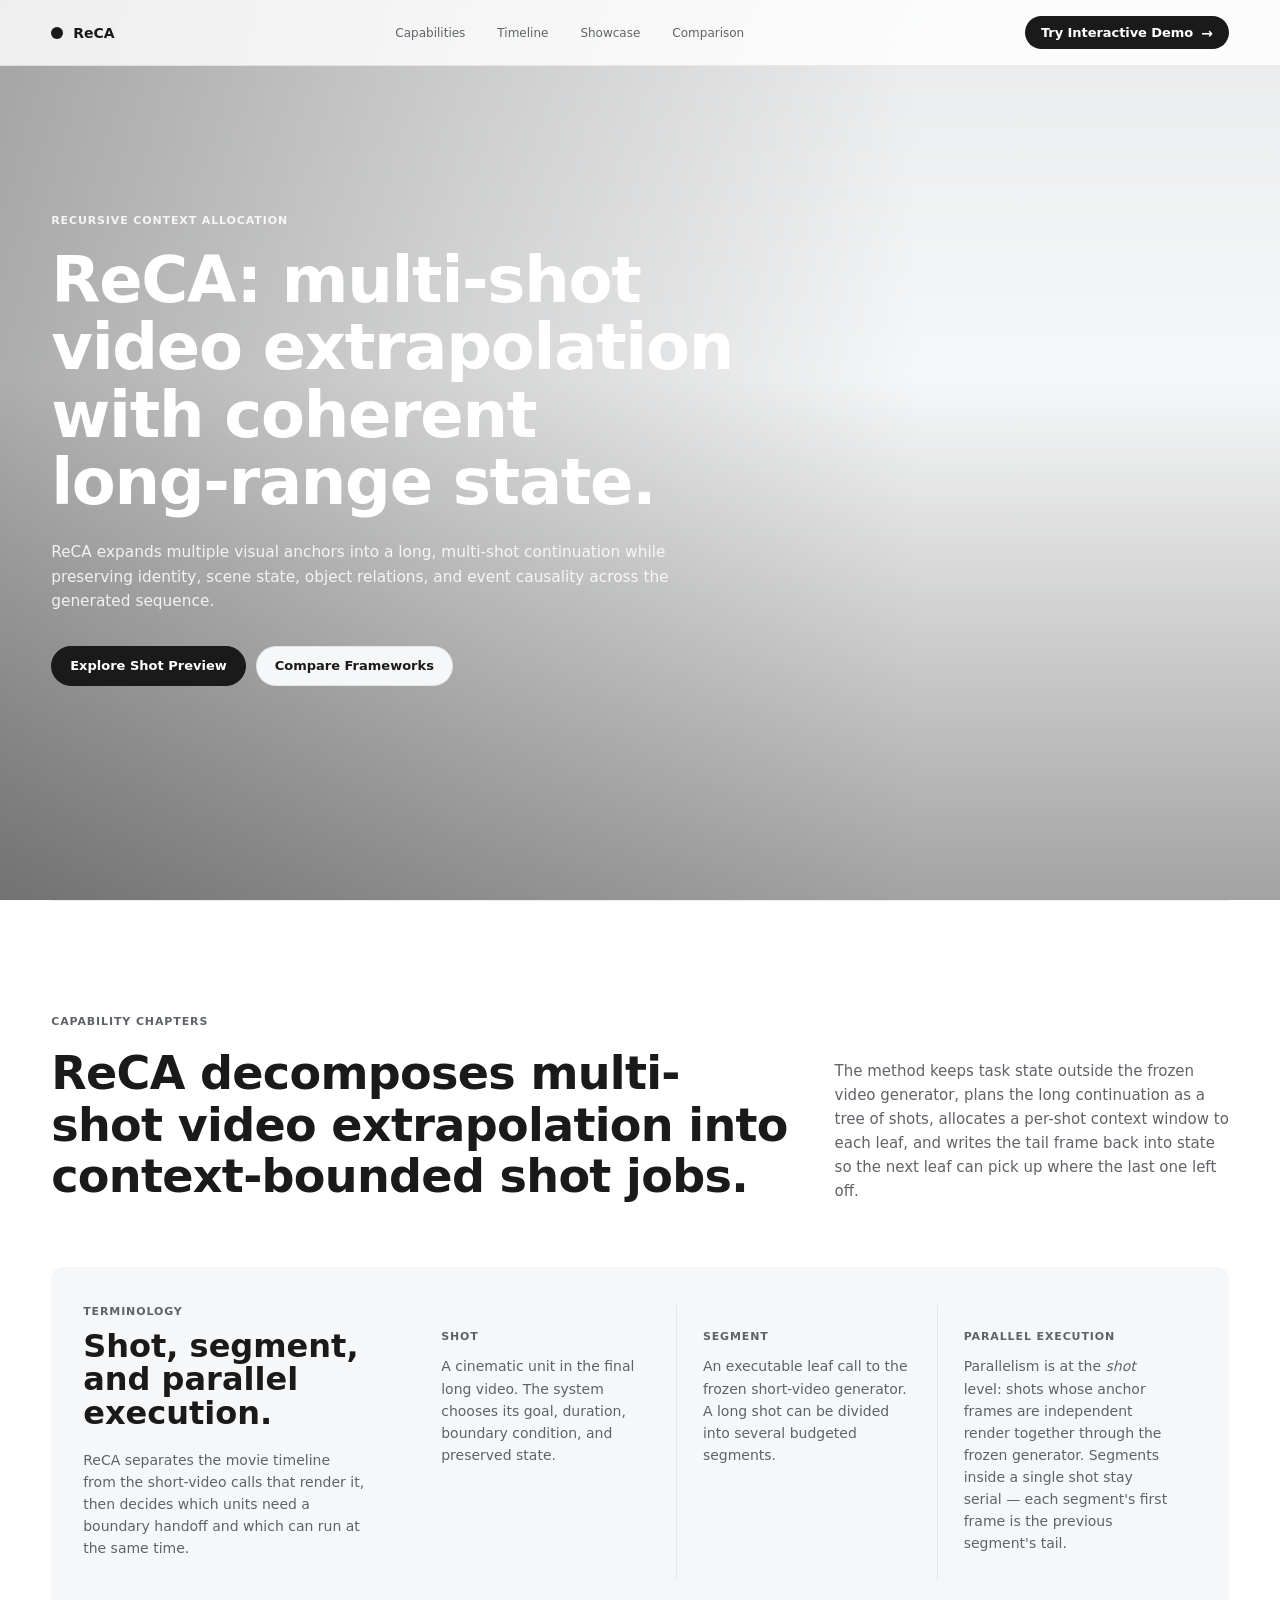
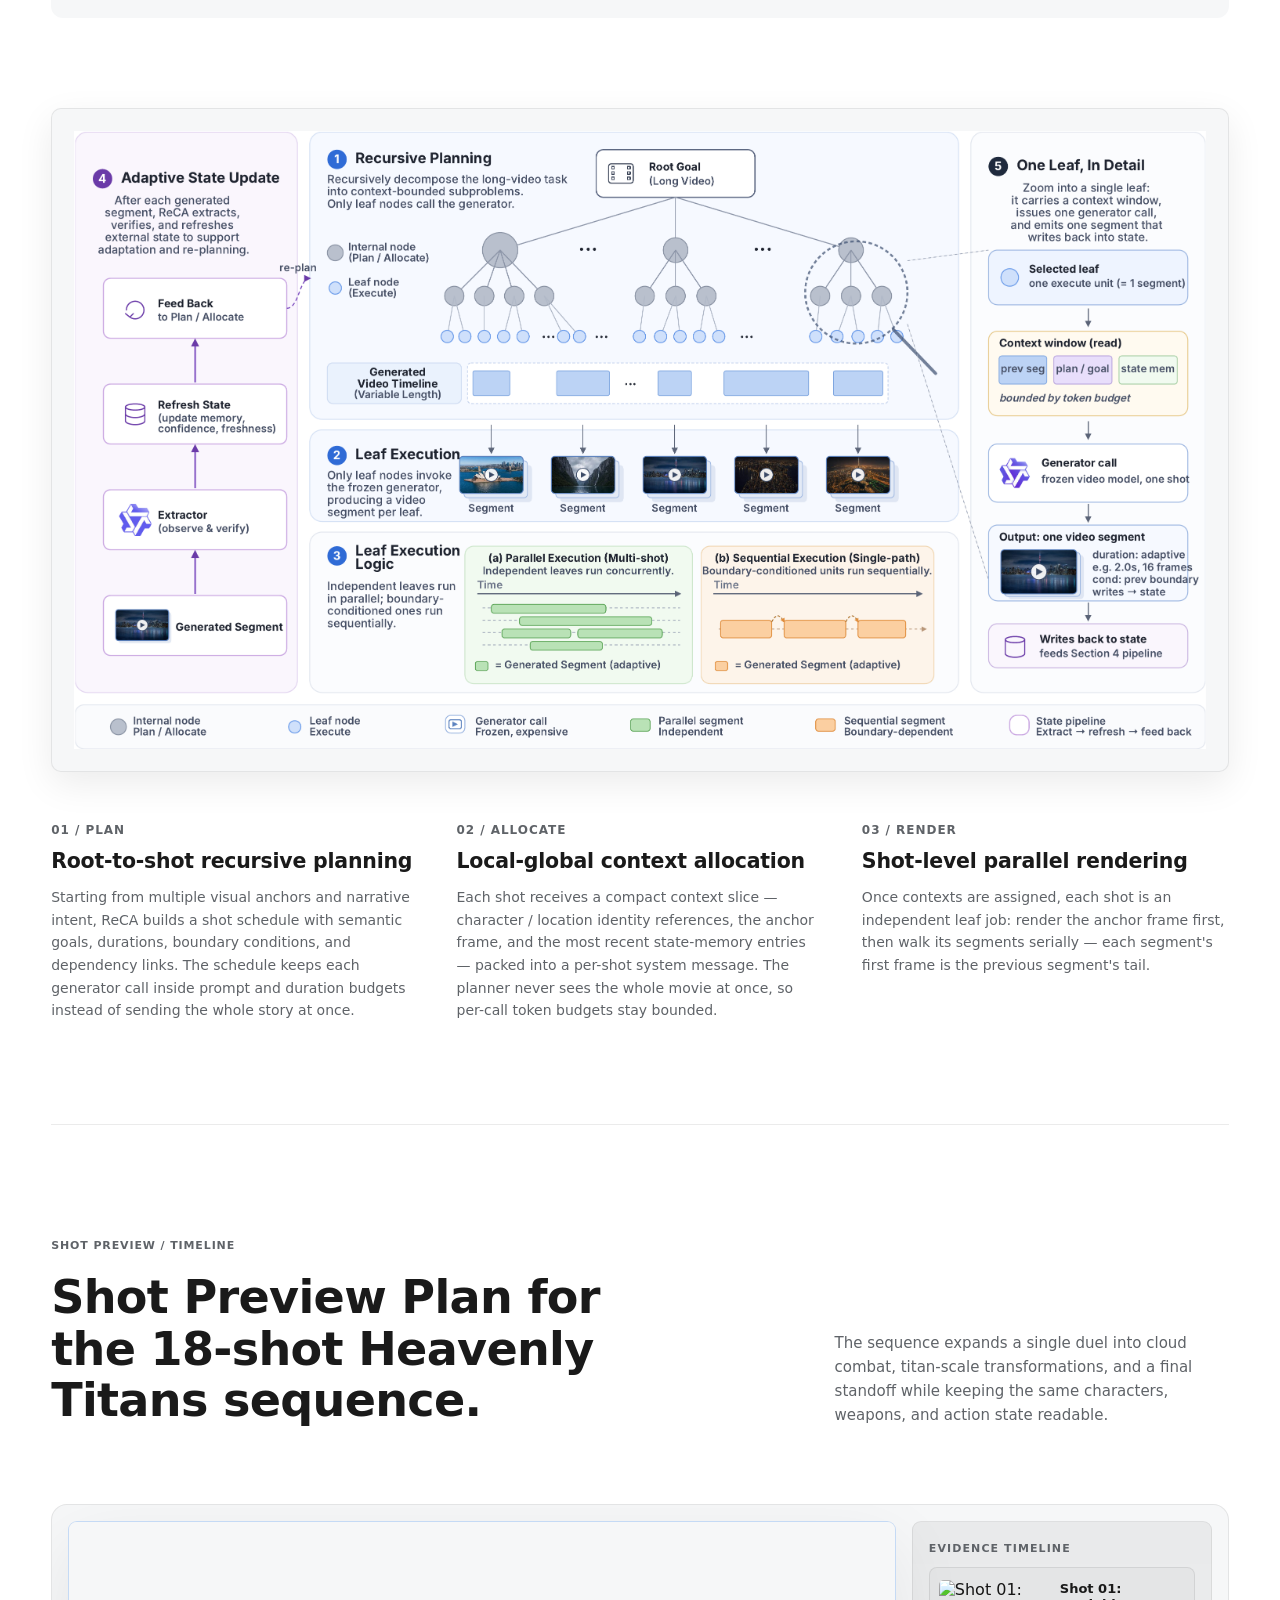
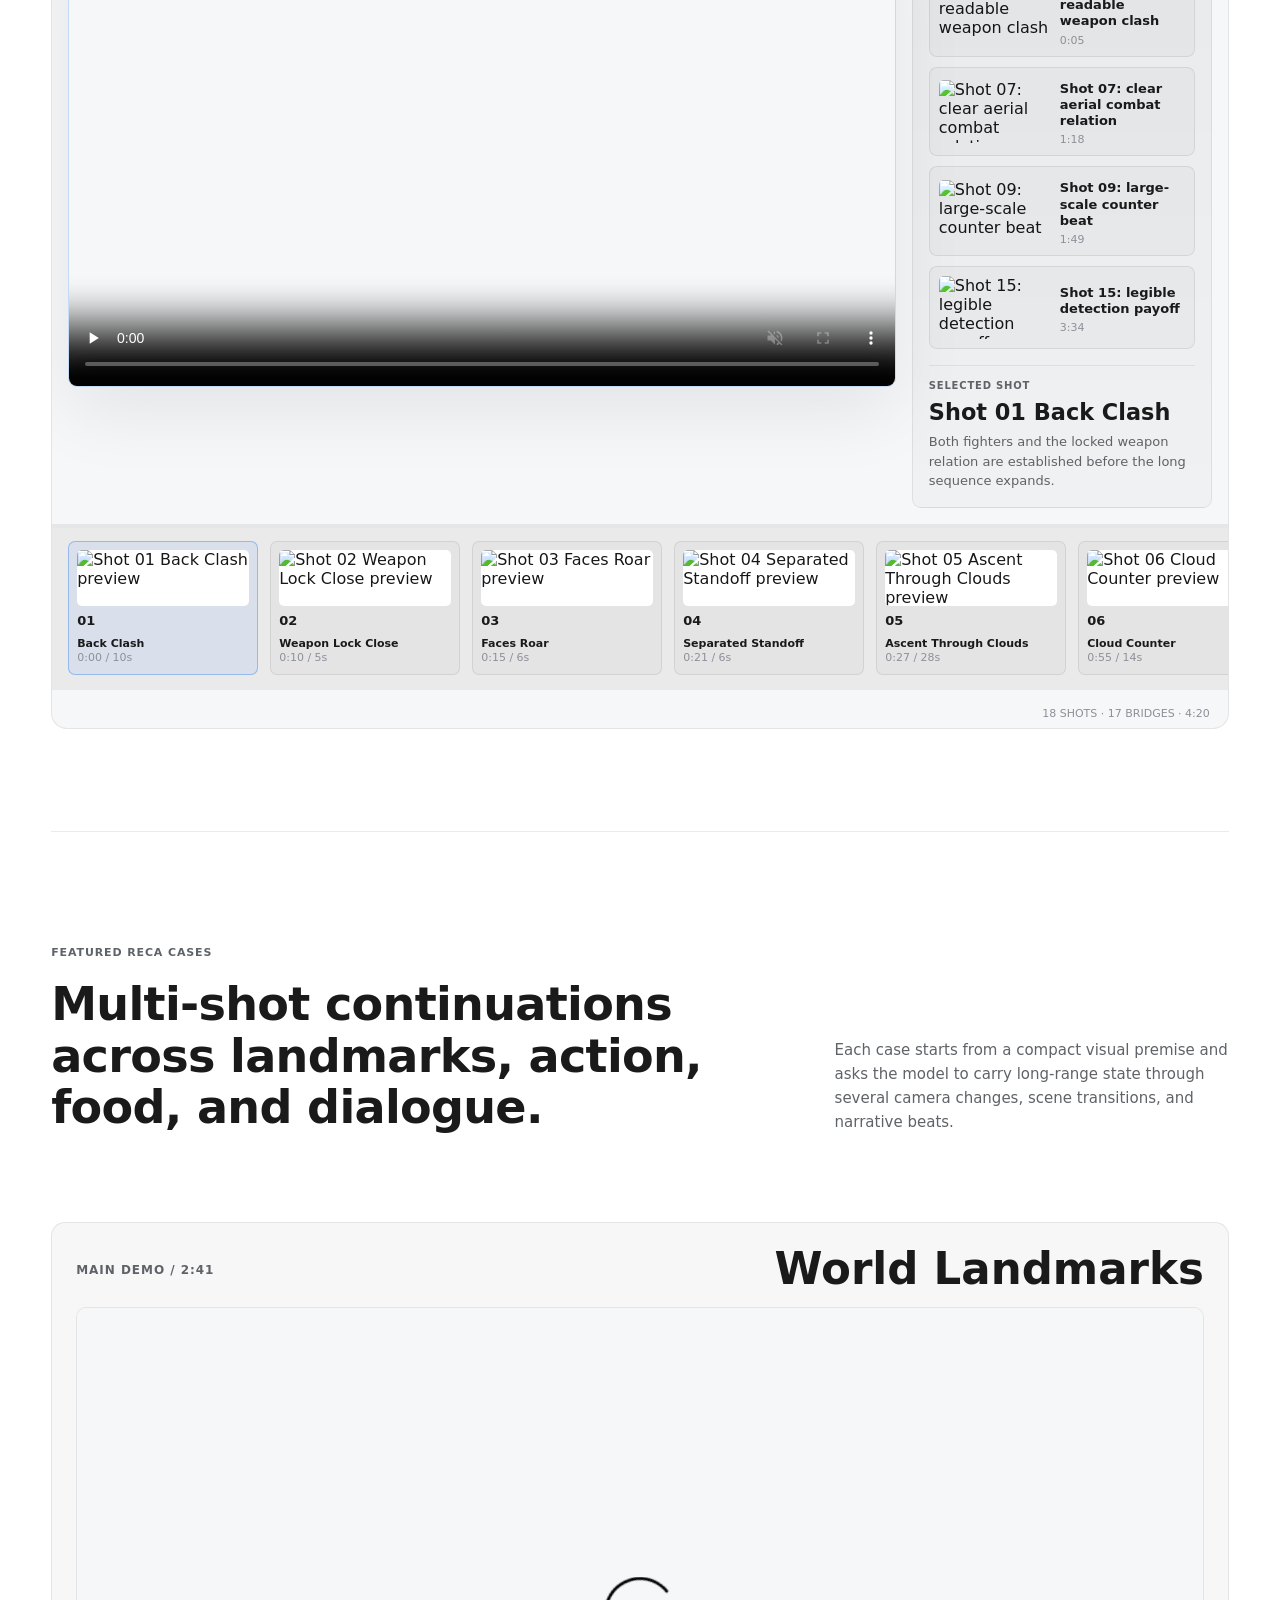
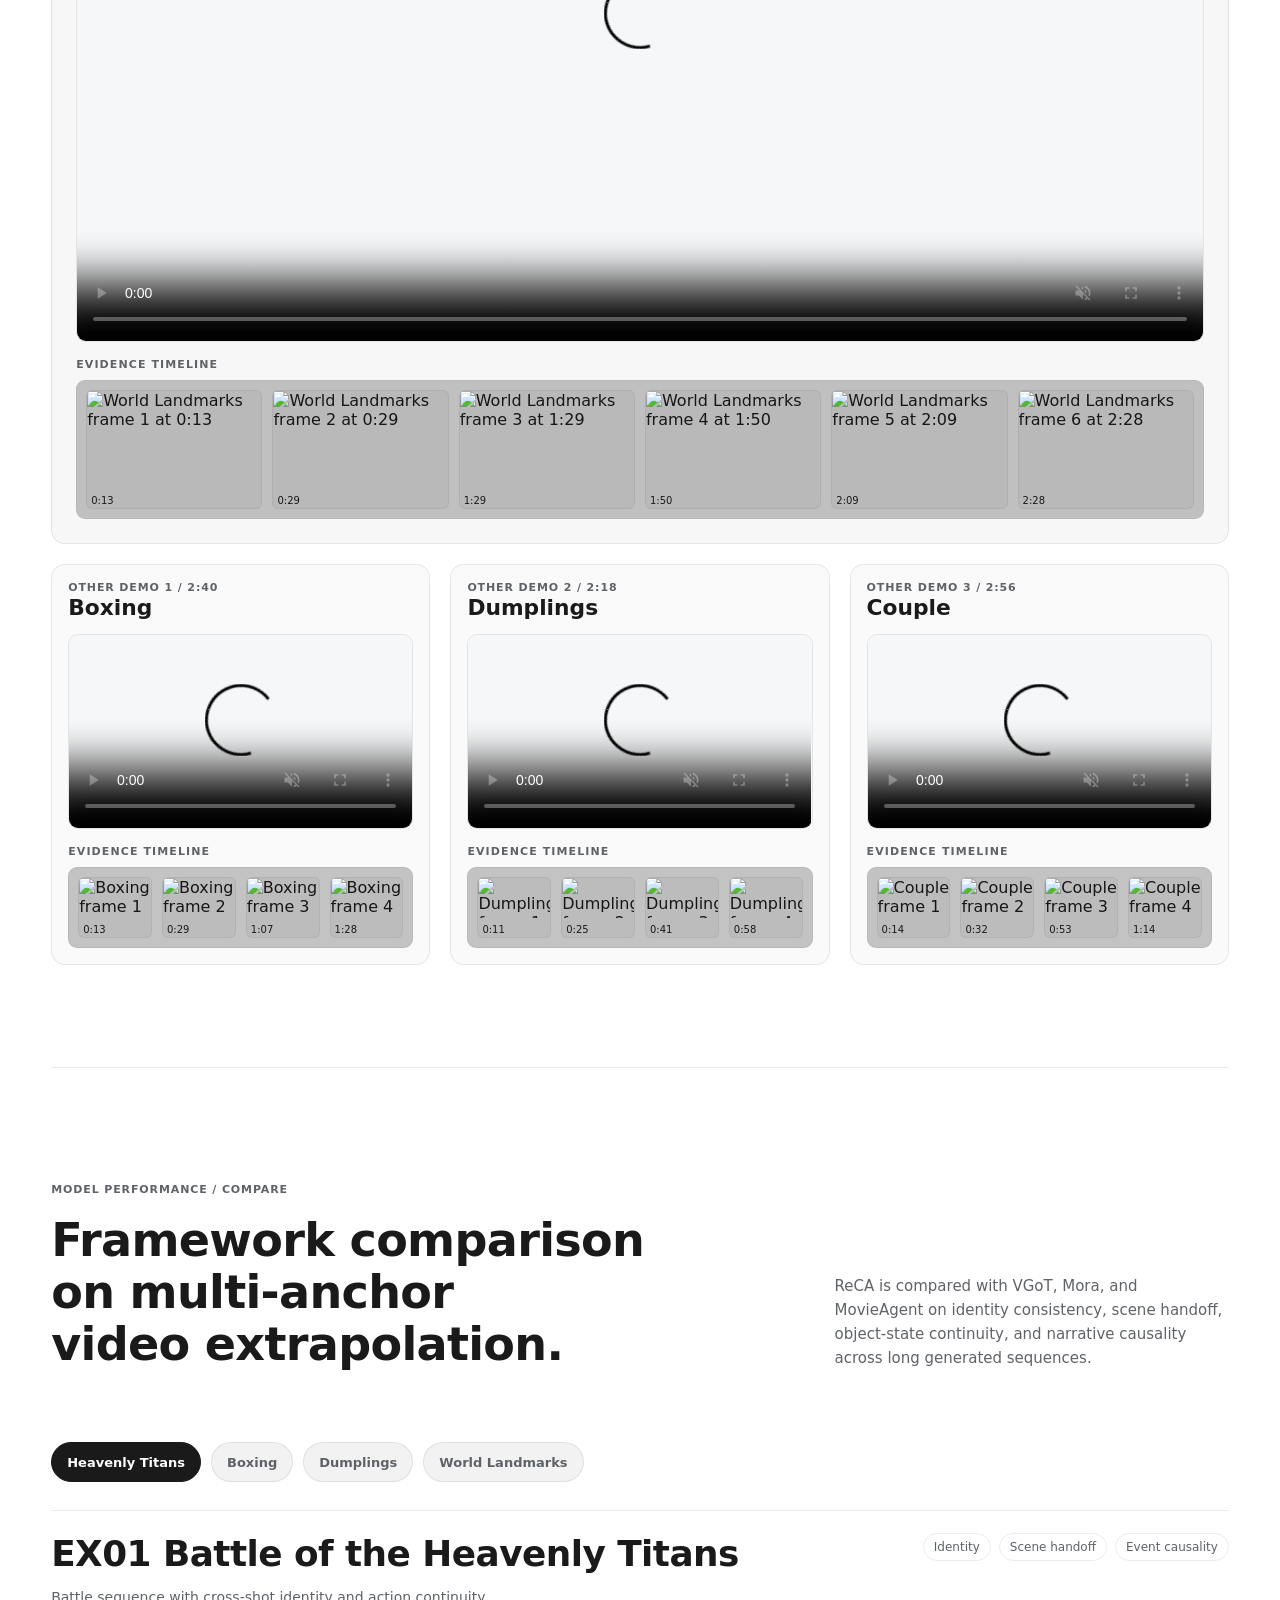
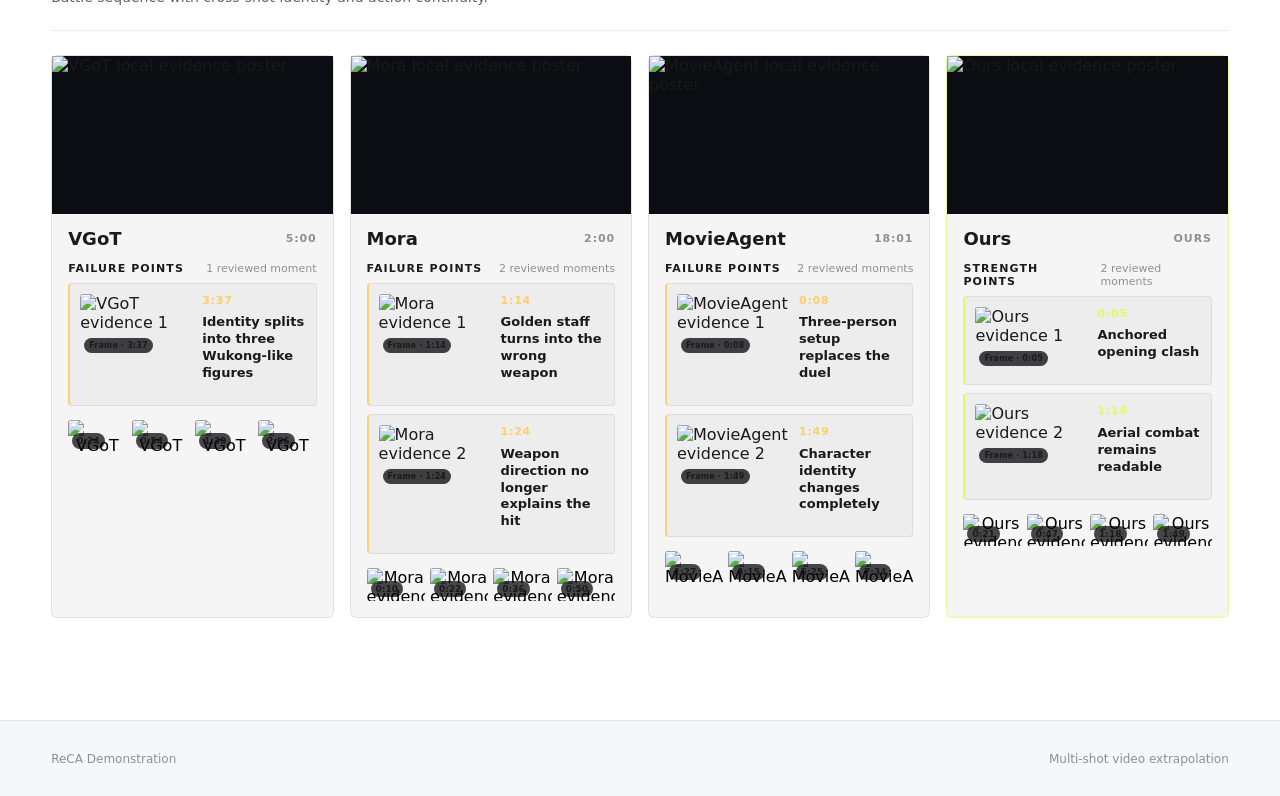
==== index.html @ 95e9fa00 "ReCA demo — multi-shot video extrapolation showcase" ====
<!doctype html>
<html lang="en">
  <head>
    <meta charset="utf-8">
    <meta name="viewport" content="width=device-width, initial-scale=1">
    <title>ReCA Demonstration</title>
    <link rel="icon" href='data:image/svg+xml,%3Csvg xmlns="http://www.w3.org/2000/svg" viewBox="0 0 32 32"%3E%3Ccircle cx="16" cy="16" r="15" fill="%23030406"/%3E%3Cpath d="M9 8h14l-6 7 7 9H10l6-8z" fill="%23d8ff4f"/%3E%3C/svg%3E'>
    <link rel="stylesheet" href="./styles.css?v=20260514-hero">
  </head>
  <body>
    <header class="topbar" aria-label="Page navigation">
      <a class="brand" href="./" aria-label="ReCA home">
        <span class="brand-mark" aria-hidden="true"></span>
        <span>ReCA</span>
      </a>
      <nav class="nav-links" aria-label="Sections">
        <a href="#capabilities">Capabilities</a>
        <a href="#timeline">Timeline</a>
        <a href="#showcase">Showcase</a>
        <a href="#benchmark">Comparison</a>
      </nav>
      <span id="dataStatus" class="data-status" hidden>Preparing demo</span>
      <a class="try-demo-cta" href="./demo/">
        <span>Try Interactive Demo</span>
        <span aria-hidden="true">→</span>
      </a>
    </header>

    <main id="top">
      <section class="hero" aria-labelledby="hero-title">
        <div class="hero-media" aria-label="Large Seedance-style hero video">
          <video
            id="heroVideo"
            class="hero-video"
            src="https://net-oss.akclau.de/videorlm-msve-demo/20260505/featured/world_landmarks.mp4?OSSAccessKeyId=LTAI5tH3yxPgCdZXupqhfGJp&Expires=1790999840&Signature=gz275PhIUNlTdA2P0oli76ujzJA%3D"
            poster="https://net-oss.akclau.de/videorlm-msve-demo/20260505/assets/posters/world_landmarks.png"
            autoplay
            muted
            loop
            playsinline
            preload="metadata"
          ></video>
        </div>
        <div class="hero-shade" aria-hidden="true"></div>
        <div class="hero-content">
          <p class="eyebrow">Recursive Context Allocation</p>
          <h1 id="hero-title">ReCA: multi-shot video extrapolation with coherent long-range state.</h1>
          <p class="hero-lede">
            ReCA expands multiple visual anchors into a long, multi-shot continuation while preserving
            identity, scene state, object relations, and event causality across the generated sequence.
          </p>
          <div class="hero-actions" aria-label="Primary actions">
            <a class="button primary" href="#timeline">Explore Shot Preview</a>
            <a class="button" href="#benchmark">Compare Frameworks</a>
          </div>
        </div>
      </section>

      <section id="capabilities" class="section capability-band" aria-labelledby="capability-title">
        <div class="section-kicker">Capability Chapters</div>
        <div class="wide-heading">
          <h2 id="capability-title">ReCA decomposes multi-shot video extrapolation into context-bounded shot jobs.</h2>
          <p>
            The method keeps task state outside the frozen video generator, plans the long continuation as a tree
            of shots, allocates a per-shot context window to each leaf, and writes the tail frame back into state
            so the next leaf can pick up where the last one left off.
          </p>
        </div>
        <div class="capability-terms" aria-label="ReCA terminology and execution model">
          <div class="terms-lead">
            <span>Terminology</span>
            <h3>Shot, segment, and parallel execution.</h3>
            <p>
              ReCA separates the movie timeline from the short-video calls that render it, then
              decides which units need a boundary handoff and which can run at the same time.
            </p>
          </div>
          <div class="term-grid">
            <article>
              <span>Shot</span>
              <p>
                A cinematic unit in the final long video. The system chooses its goal,
                duration, boundary condition, and preserved state.
              </p>
            </article>
            <article>
              <span>Segment</span>
              <p>
                An executable leaf call to the frozen short-video generator. A long shot can be
                divided into several budgeted segments.
              </p>
            </article>
            <article>
              <span>Parallel Execution</span>
              <p>
                Parallelism is at the <em>shot</em> level: shots whose anchor frames are independent
                render together through the frozen generator. Segments inside a single shot stay
                serial — each segment's first frame is the previous segment's tail.
              </p>
            </article>
          </div>
        </div>
        <figure class="capability-hero-figure">
          <img
            src="./assets/fig_reca_main.png"
            alt="Recursive Context Allocation: recursive planning, leaf execution, parallel/sequential logic, adaptive state update, single-leaf detail"
          >
        </figure>
        <div class="capability-stages">
          <article class="capability-stage">
            <span>01 / Plan</span>
            <h3>Root-to-shot recursive planning</h3>
            <p>
              Starting from multiple visual anchors and narrative intent, ReCA builds a shot schedule with semantic goals,
              durations, boundary conditions, and dependency links. The schedule keeps each generator call inside
              prompt and duration budgets instead of sending the whole story at once.
            </p>
          </article>
          <article class="capability-stage">
            <span>02 / Allocate</span>
            <h3>Local-global context allocation</h3>
            <p>
              Each shot receives a compact context slice — character / location identity references,
              the anchor frame, and the most recent state-memory entries — packed into a per-shot
              system message. The planner never sees the whole movie at once, so per-call token
              budgets stay bounded.
            </p>
          </article>
          <article class="capability-stage">
            <span>03 / Render</span>
            <h3>Shot-level parallel rendering</h3>
            <p>
              Once contexts are assigned, each shot is an independent leaf job: render the anchor frame
              first, then walk its segments serially — each segment's first frame is the previous
              segment's tail.
            </p>
          </article>
        </div>
      </section>

      <section id="timeline" class="section timeline-band" aria-labelledby="timeline-title">
        <div class="section-kicker">Shot Preview / Timeline</div>
        <div class="wide-heading">
          <h2 id="timeline-title">Shot Preview Plan for the 18-shot Heavenly Titans sequence.</h2>
          <p>
            The sequence expands a single duel into cloud combat, titan-scale transformations, and
            a final standoff while keeping the same characters, weapons, and action state readable.
          </p>
        </div>
        <div class="timeline-shell">
          <div class="timeline-stage">
            <div class="timeline-video-wrap">
              <video
                id="shotVideo"
                class="timeline-video"
                poster="https://net-oss.akclau.de/videorlm-msve-demo/20260505/assets/posters/battle_of_the_heavenly_titans.png"
                controls
                muted
                playsinline
                preload="none"
              ></video>
            </div>
            <aside class="shot-copy" aria-label="Evidence timeline and selected shot">
              <div id="highlightList" class="highlight-list"></div>
              <div class="selected-shot-note">
                <p class="panel-label">Selected Shot</p>
                <h3 id="currentShotTitle">Preparing shot preview</h3>
                <p id="currentShotText">Select a beat to inspect its role in the long-range continuation.</p>
              </div>
            </aside>
          </div>
          <div class="timeline-progress" aria-hidden="true">
            <span id="timelineFill"></span>
          </div>
          <div id="shotRail" class="shot-rail" aria-label="Shot timeline"></div>
          <div id="previewMeta" class="preview-meta" aria-label="Shot preview metadata"></div>
        </div>
      </section>

      <section id="showcase" class="section showcase-band" aria-labelledby="showcase-title">
        <div class="section-kicker">Featured ReCA Cases</div>
        <div class="wide-heading">
          <h2 id="showcase-title">Multi-shot continuations across landmarks, action, food, and dialogue.</h2>
          <p>
            Each case starts from a compact visual premise and asks the model to carry long-range
            state through several camera changes, scene transitions, and narrative beats.
          </p>
        </div>
        <div id="showcaseList" class="showcase-list"></div>
      </section>

      <section id="benchmark" class="section benchmark-band" aria-labelledby="benchmark-title">
        <div class="section-kicker">Model Performance / Compare</div>
        <div class="wide-heading">
          <h2 id="benchmark-title">Framework comparison on multi-anchor video extrapolation.</h2>
          <p>
            ReCA is compared with VGoT, Mora, and MovieAgent on identity consistency, scene handoff,
            object-state continuity, and narrative causality across long generated sequences.
          </p>
        </div>
        <div id="benchmarkTabs" class="benchmark-tabs" role="tablist" aria-label="Comparison cases"></div>
        <div id="benchmarkSummary" class="benchmark-summary"></div>
        <div id="comparisonGrid" class="comparison-grid"></div>
      </section>

    </main>

    <footer class="page-footer">
      <span>ReCA Demonstration</span>
      <span>Multi-shot video extrapolation</span>
    </footer>

    <script src="./app.js?v=20260514-hero" defer></script>
  </body>
</html>
---- styles.css ----
* {
  box-sizing: border-box;
}

:root {
  color-scheme: light;
  --bg: #ffffff;
  --bg-2: #f6f7f8;
  --ink: #1a1a1a;
  --muted: #5f6368;
  --dim: #8e9099;
  --line: rgba(0, 0, 0, 0.08);
  --line-strong: rgba(0, 0, 0, 0.16);
  --panel: rgba(0, 0, 0, 0.025);
  --panel-strong: rgba(0, 0, 0, 0.045);
  --cyan: #1a73e8;
  --lime: #1a73e8;
  --rose: #d04444;
  --gold: #b8842a;
  --shadow: 0 12px 36px rgba(0, 0, 0, 0.08);
  font-family: Inter, ui-sans-serif, system-ui, -apple-system, BlinkMacSystemFont, "Segoe UI", sans-serif;
}

html {
  background: var(--bg);
  scroll-behavior: smooth;
}

body {
  background: var(--bg);
  color: var(--ink);
  margin: 0;
  min-height: 100vh;
}

body::selection {
  background: rgba(26, 115, 232, 0.18);
  color: var(--ink);
}

a {
  color: inherit;
  text-decoration: none;
}

button,
input,
select,
textarea {
  font: inherit;
}

button {
  border: 0;
}

img,
video {
  display: block;
  max-width: 100%;
}

.topbar {
  align-items: center;
  backdrop-filter: blur(22px);
  background: rgba(255, 255, 255, 0.82);
  border-bottom: 1px solid rgba(0, 0, 0, 0.07);
  display: grid;
  gap: 18px;
  grid-template-columns: auto 1fr auto;
  left: 0;
  padding: 16px clamp(18px, 4vw, 64px);
  position: fixed;
  right: 0;
  top: 0;
  z-index: 50;
}

.brand {
  align-items: center;
  display: inline-flex;
  gap: 10px;
  font-size: 14px;
  font-weight: 600;
  min-width: max-content;
}

.brand-mark {
  background: var(--ink);
  border-radius: 50%;
  height: 12px;
  width: 12px;
}

.nav-links {
  align-items: center;
  display: flex;
  gap: 8px;
  justify-content: center;
}

.nav-links a,
.data-status {
  border: 1px solid transparent;
  border-radius: 999px;
  color: var(--muted);
  font-size: 12px;
  font-weight: 500;
  line-height: 1;
  padding: 6px 11px;
}

.nav-links a:hover {
  background: rgba(0, 0, 0, 0.04);
  color: var(--ink);
}

.data-status {
  background: transparent;
  border-color: var(--line);
  color: var(--dim);
  min-width: max-content;
}

/* Prominent top-right CTA to the interactive demo page. Filled button
   sits at the end of the topbar's grid; designed to stay obvious against
   the light topbar background. */
.try-demo-cta {
  align-items: center;
  background: var(--ink);
  border-radius: 999px;
  color: #ffffff;
  display: inline-flex;
  font-size: 13px;
  font-weight: 600;
  gap: 8px;
  letter-spacing: -0.005em;
  min-width: max-content;
  padding: 9px 16px;
  transition: background-color 160ms ease, transform 160ms ease;
}
.try-demo-cta:hover {
  background: #000000;
  transform: translateY(-1px);
}
.try-demo-cta span:last-child {
  font-size: 14px;
  line-height: 1;
}

.hero {
  background:
    linear-gradient(180deg, rgba(0, 0, 0, 0.05) 0%, rgba(0, 0, 0, 0) 48%, rgba(0, 0, 0, 0.32) 100%),
    url("https://net-oss.akclau.de/videorlm-msve-demo/20260505/assets/posters/world_landmarks.png") center / cover,
    var(--bg-2);
  min-height: 100vh;
  overflow: clip;
  padding: 0 clamp(18px, 4vw, 64px);
  position: relative;
}

.hero-media {
  inset: 0;
  position: absolute;
}

.hero-video {
  background:
    url("https://net-oss.akclau.de/videorlm-msve-demo/20260505/assets/posters/world_landmarks.png") center / cover,
    var(--bg-2);
  height: 100%;
  object-fit: cover;
  width: 100%;
}

.hero-shade {
  background:
    linear-gradient(90deg, rgba(0, 0, 0, 0.30) 0%, rgba(0, 0, 0, 0.14) 36%, rgba(0, 0, 0, 0) 72%),
    linear-gradient(180deg, rgba(0, 0, 0, 0.05) 0%, transparent 42%, rgba(0, 0, 0, 0.34) 100%);
  inset: 0;
  position: absolute;
}

.hero-content {
  display: flex;
  flex-direction: column;
  justify-content: center;
  max-width: 1080px;
  min-height: 100vh;
  padding: 118px 0;
  position: relative;
  z-index: 2;
}

.eyebrow,
.section-kicker {
  color: var(--muted);
  font-size: 11px;
  font-weight: 600;
  letter-spacing: 0.08em;
  line-height: 1.35;
  margin: 0;
  text-transform: uppercase;
}

h1,
h2,
h3,
p,
figure,
dl {
  margin: 0;
}

h1 {
  font-size: clamp(38px, 5vw, 68px);
  font-weight: 600;
  letter-spacing: -0.02em;
  line-height: 1.05;
  margin-top: 18px;
  max-width: 16ch;
  text-wrap: balance;
}

.hero-lede {
  color: var(--muted);
  font-size: clamp(15px, 1.2vw, 18px);
  font-weight: 400;
  line-height: 1.6;
  margin-top: 24px;
  max-width: 680px;
}

.hero-actions {
  display: flex;
  flex-wrap: wrap;
  gap: 10px;
  margin-top: 32px;
}

.button {
  align-items: center;
  background: var(--bg-2);
  border: 1px solid var(--line);
  border-radius: 999px;
  color: var(--ink);
  display: inline-flex;
  font-size: 13px;
  font-weight: 600;
  min-height: 40px;
  padding: 0 18px;
  transition: background-color 180ms ease, border-color 180ms ease;
}
.button:hover {
  background: rgba(0, 0, 0, 0.05);
}

.button.primary {
  background: var(--ink);
  border-color: var(--ink);
  color: #ffffff;
}
.button.primary:hover {
  background: #2b2b2b;
}

/* Hero text sits over a dark photo with a vignette → force light
   ink so the contrast works regardless of body theme. */
.hero .eyebrow,
.hero .hero-lede {
  color: rgba(255, 255, 255, 0.86);
}
.hero h1 { color: #ffffff; }

.section {
  padding: clamp(72px, 9vw, 130px) clamp(18px, 4vw, 64px) clamp(64px, 8vw, 110px);
  position: relative;
  scroll-margin-top: 76px;
}

.section::before {
  background: var(--line);
  content: "";
  height: 1px;
  left: clamp(18px, 4vw, 64px);
  position: absolute;
  right: clamp(18px, 4vw, 64px);
  top: 0;
}

.wide-heading {
  display: grid;
  gap: clamp(14px, 2.4vw, 32px);
  grid-template-columns: minmax(0, 1.05fr) minmax(280px, 0.55fr);
  margin-top: 18px;
}

.wide-heading h2 {
  font-size: clamp(28px, 3.6vw, 48px);
  font-weight: 600;
  letter-spacing: -0.015em;
  line-height: 1.12;
  max-width: 1100px;
  text-wrap: balance;
}

.wide-heading p {
  align-self: end;
  color: var(--muted);
  font-size: clamp(15px, 1.15vw, 17px);
  line-height: 1.6;
}

.capability-band {
  background: var(--bg);
}

/* Capability section, post-restructure: one big hero figure (fig_reca_main)
   followed by 3 columns of stage descriptions (Plan / Allocate / Render).
   Replaces the previous left-right capability-row pattern that paired each
   stage with its own image. */
.capability-hero-figure {
  background: var(--bg-2);
  border: 1px solid var(--line);
  border-radius: 10px;
  box-shadow: var(--shadow);
  margin: clamp(48px, 7vw, 92px) auto 0;
  max-width: 1200px;
  overflow: hidden;
  padding: clamp(14px, 1.8vw, 22px);
}
.capability-hero-figure img {
  display: block;
  height: auto;
  width: 100%;
}

.capability-stages {
  display: grid;
  gap: clamp(24px, 3vw, 44px);
  grid-template-columns: repeat(3, minmax(0, 1fr));
  margin-top: clamp(32px, 4vw, 56px);
}
.capability-stage span {
  color: var(--muted);
  display: block;
  font-size: 12px;
  font-weight: 600;
  letter-spacing: 0.08em;
  margin-bottom: 12px;
  text-transform: uppercase;
}
.capability-stage h3 {
  font-size: clamp(18px, 1.6vw, 22px);
  font-weight: 600;
  letter-spacing: -0.01em;
  line-height: 1.22;
  text-wrap: balance;
}
.capability-stage p {
  color: var(--muted);
  font-size: 14px;
  line-height: 1.62;
  margin-top: 12px;
}
@media (max-width: 800px) {
  .capability-stages { grid-template-columns: 1fr; }
}

.capability-terms {
  background: var(--bg-2);
  border-radius: 12px;
  display: grid;
  gap: clamp(22px, 4vw, 52px);
  grid-template-columns: minmax(250px, 0.36fr) minmax(0, 1fr);
  margin-top: clamp(34px, 5vw, 64px);
  padding: clamp(26px, 3.4vw, 38px) clamp(22px, 3vw, 32px);
}

.terms-lead span,
.term-grid span {
  color: var(--muted);
  display: block;
  font-size: 11px;
  font-weight: 600;
  letter-spacing: 0.08em;
  margin-bottom: 12px;
  text-transform: uppercase;
}

.terms-lead h3 {
  font-size: clamp(26px, 2.5vw, 38px);
  font-weight: 600;
  letter-spacing: 0;
  line-height: 1.05;
  max-width: 13ch;
}

.terms-lead p,
.term-grid p {
  color: var(--muted);
  font-size: 14px;
  line-height: 1.58;
}

.terms-lead p {
  margin-top: 18px;
  max-width: 430px;
}

.term-grid {
  display: grid;
  gap: 1px;
  grid-template-columns: repeat(3, minmax(0, 1fr));
}

.term-grid article {
  background: var(--bg-2);
  border-left: 1px solid rgba(0, 0, 0, 0.07);
  min-height: 100%;
  padding: clamp(18px, 2vw, 26px);
}

.term-grid article:first-child {
  border-left: 0;
}

.timeline-band {
  background: var(--bg);
}

.timeline-shell {
  background: var(--bg-2);
  border: 1px solid var(--line);
  border-radius: 16px;
  margin-top: clamp(42px, 6vw, 82px);
  overflow: hidden;
  padding: 16px 16px 0;
  position: relative;
}

.timeline-stage {
  align-items: start;
  display: grid;
  gap: 16px;
  grid-template-columns: minmax(0, 1fr) minmax(300px, 0.28fr);
}

.timeline-video-wrap {
  background: var(--bg-2);
  border: 1px solid rgba(26, 115, 232, 0.22);
  border-radius: 9px;
  box-shadow:
    inset 0 0 90px rgba(0, 0, 0, 0.02),
    0 24px 72px rgba(0, 0, 0, 0.08);
  overflow: hidden;
}

.timeline-video {
  aspect-ratio: 16 / 9;
  background: var(--bg-2);
  display: block;
  object-fit: cover;
  width: 100%;
}

.timeline-progress {
  background: rgba(0, 0, 0, 0.07);
  height: 4px;
  margin: 16px -16px 0;
  overflow: hidden;
}

.timeline-progress span {
  background: linear-gradient(90deg, var(--ink), var(--ink), var(--ink));
  display: block;
  height: 100%;
  width: 0%;
}

.shot-copy {
  background:
    linear-gradient(180deg, rgba(0, 0, 0, 0.05), rgba(0, 0, 0, 0.025));
  border: 1px solid rgba(0, 0, 0, 0.07);
  border-radius: 9px;
  display: grid;
  gap: 16px;
  grid-template-rows: 1fr auto;
  padding: 16px;
}

.panel-label {
  color: var(--muted);
  font-size: 12px;
  font-weight: 600;
  letter-spacing: 0.08em;
  margin-bottom: 16px;
  text-transform: uppercase;
}

.selected-shot-note {
  border-top: 1px solid rgba(0, 0, 0, 0.07);
  padding-top: 14px;
}

.selected-shot-note .panel-label {
  color: var(--muted);
  font-size: 10px;
  margin-bottom: 9px;
}

.shot-copy h3 {
  font-size: clamp(18px, 1.75vw, 24px);
  font-weight: 600;
  letter-spacing: 0;
  line-height: 1.08;
  text-wrap: balance;
}

.shot-copy p:not(.panel-label) {
  color: var(--muted);
  font-size: 13px;
  line-height: 1.5;
  margin-top: 8px;
}

.highlight-list {
  display: grid;
  gap: 10px;
  padding-top: 4px;
}

.highlight-heading {
  color: var(--muted);
  font-size: 11px;
  font-weight: 600;
  letter-spacing: 0.1em;
  margin-bottom: 2px;
  text-transform: uppercase;
}

.highlight-button {
  align-items: center;
  background: rgba(0, 0, 0, 0.025);
  border: 1px solid var(--line);
  border-radius: 8px;
  color: var(--ink);
  cursor: pointer;
  display: grid;
  gap: 9px;
  grid-template-columns: 112px minmax(0, 1fr);
  min-height: 0;
  padding: 9px;
  position: relative;
  text-align: left;
  transition: background 180ms ease, border-color 180ms ease, box-shadow 180ms ease;
}

.highlight-button:hover {
  background: rgba(26, 115, 232, 0.06);
  border-color: rgba(26, 115, 232, 0.32);
  box-shadow: 0 8px 20px rgba(0, 0, 0, 0.05);
  z-index: 65;
}

.highlight-button img {
  aspect-ratio: 16 / 9;
  border-radius: 5px;
  display: block;
  filter: saturate(1.12) contrast(1.06) brightness(1.08);
  object-fit: cover;
  width: 112px;
}

.highlight-button strong {
  color: var(--ink);
  display: block;
  font-size: 13px;
  font-weight: 600;
  line-height: 1.25;
}

.highlight-button span {
  color: var(--dim);
  display: block;
  font-size: 11px;
  font-weight: 500;
  margin-top: 4px;
}

.shot-rail {
  background: rgba(0, 0, 0, 0.05);
  display: flex;
  gap: 12px;
  margin: 0 -16px;
  overflow-x: auto;
  overflow-y: hidden;
  padding: 13px 16px 15px;
}

.shot-button {
  background: rgba(0, 0, 0, 0.025);
  border: 1px solid var(--line);
  border-radius: 7px;
  color: var(--ink);
  cursor: pointer;
  flex: 0 0 190px;
  min-height: 0;
  padding: 8px;
  position: relative;
  text-align: left;
  transition: background 180ms ease, border-color 180ms ease;
}
.shot-button:hover {
  background: rgba(0, 0, 0, 0.05);
  border-color: rgba(0, 0, 0, 0.16);
}
.shot-button.active {
  background: rgba(26, 115, 232, 0.08);
  border-color: rgba(26, 115, 232, 0.36);
  color: var(--ink);
  z-index: 65;
}

.shot-thumb {
  background: var(--bg-2);
  border-radius: 5px;
  display: block;
  filter: saturate(1.08) contrast(1.04) brightness(1.04);
  height: 56px;
  margin-bottom: 8px;
  object-fit: cover;
  width: 100%;
}

.shot-button-copy {
  display: block;
}

.shot-button strong {
  color: var(--ink);
  display: block;
  font-size: 13px;
  font-weight: 600;
  line-height: 1.1;
  margin-bottom: 9px;
}

.shot-button span {
  color: var(--dim);
  display: block;
  font-size: 11px;
  font-weight: 500;
  line-height: 1.3;
}

.shot-button-copy > span:first-of-type {
  color: var(--ink);
  font-weight: 600;
  overflow: hidden;
  text-overflow: ellipsis;
  white-space: nowrap;
}

.preview-frames {
  display: grid;
  gap: 10px;
  grid-template-columns: repeat(8, minmax(120px, 1fr));
  margin-top: 26px;
  overflow-x: auto;
  padding-bottom: 8px;
}

.preview-frame {
  background: rgba(0, 0, 0, 0.04);
  border: 1px solid rgba(0, 0, 0, 0.07);
  border-radius: 4px;
  cursor: pointer;
  overflow: hidden;
  padding: 0;
  position: relative;
}

.preview-frame img {
  aspect-ratio: 16 / 9;
  object-fit: cover;
  width: 100%;
}

.preview-frame span {
  background: rgba(3, 4, 6, 0.72);
  bottom: 7px;
  border-radius: 999px;
  color: var(--ink);
  font-size: 11px;
  font-weight: 600;
  left: 7px;
  padding: 5px 7px;
  position: absolute;
}

.preview-meta {
  align-items: center;
  color: var(--dim);
  display: flex;
  font-size: 11px;
  font-weight: 500;
  justify-content: flex-end;
  min-height: 38px;
  padding: 10px 2px 0;
  text-transform: uppercase;
}

.showcase-band {
  background: var(--bg);
}

.showcase-list {
  display: grid;
  gap: 20px;
  grid-template-columns: repeat(3, minmax(0, 1fr));
  margin-top: clamp(42px, 7vw, 88px);
}

.showcase-item {
  background: rgba(0, 0, 0, 0.02);
  border: 1px solid var(--line);
  border-radius: 14px;
  display: grid;
  gap: 14px;
  overflow: hidden;
  padding: 16px;
  position: relative;
  transition: border-color 220ms ease, background-color 220ms ease;
}
.showcase-item:hover {
  background: rgba(0, 0, 0, 0.04);
  border-color: rgba(0, 0, 0, 0.16);
}

.showcase-item.featured-main {
  background: rgba(0, 0, 0, 0.03);
  border-color: var(--line);
  grid-column: 1 / -1;
  padding: 24px;
}

.showcase-media {
  background: var(--bg-2);
  border: 1px solid var(--line);
  border-radius: 10px;
  overflow: hidden;
  position: relative;
}

.showcase-video {
  aspect-ratio: 16 / 9;
  background: var(--bg-2);
  object-fit: contain;
  width: 100%;
}

.showcase-copy {
  align-items: end;
  display: flex;
  gap: 18px;
  justify-content: space-between;
}

.showcase-copy .label {
  color: var(--muted);
  display: block;
  font-size: 12px;
  font-weight: 600;
  letter-spacing: 0.08em;
  margin-bottom: 16px;
  text-transform: uppercase;
}

.showcase-copy h3 {
  font-size: clamp(18px, 1.7vw, 26px);
  font-weight: 680;
  letter-spacing: 0;
  line-height: 1.05;
}

.showcase-item.featured-main .showcase-copy h3 {
  color: var(--ink);
  font-size: clamp(30px, 3.4vw, 50px);
  max-width: 720px;
}

.showcase-item.featured-small .showcase-copy {
  align-items: flex-start;
  flex-direction: column;
  gap: 3px;
}

.showcase-item.featured-small .showcase-copy .label {
  font-size: 11px;
  margin-bottom: 0;
}

.showcase-copy p {
  color: var(--muted);
  font-size: 16px;
  line-height: 1.58;
  margin-top: 18px;
  max-width: 520px;
}

.demo-timeline {
  margin-top: 2px;
  overflow: visible;
  position: relative;
}

.demo-timeline-heading {
  color: var(--muted);
  font-size: 11px;
  font-weight: 600;
  letter-spacing: 0.1em;
  margin-bottom: 9px;
  text-transform: uppercase;
}

.frame-strip {
  background: rgba(0, 0, 0, 0.22);
  border: 1px solid rgba(0, 0, 0, 0.05);
  border-radius: 9px;
  display: grid;
  gap: 10px;
  grid-template-columns: repeat(4, minmax(0, 1fr));
  overflow: visible;
  padding: 9px;
  position: relative;
}

.showcase-item:first-child .frame-strip {
  grid-template-columns: repeat(6, minmax(0, 1fr));
}

.showcase-item.featured-small .frame-strip {
  grid-template-columns: repeat(4, minmax(0, 1fr));
}

.frame-chip {
  background: rgba(0, 0, 0, 0.035);
  border: 1px solid rgba(0, 0, 0, 0.05);
  border-radius: 6px;
  color: var(--ink);
  cursor: pointer;
  display: block;
  overflow: hidden;
  padding: 0;
  position: relative;
  text-align: left;
  width: 100%;
}

.frame-chip:hover {
  border-color: var(--line-strong);
  z-index: 45;
}

.frame-strip img {
  aspect-ratio: 16 / 9;
  border: 0;
  border-radius: 0;
  box-shadow: none;
  display: block;
  filter: saturate(1.1) contrast(1.04) brightness(1.04);
  object-fit: cover;
  width: 100%;
}

.frame-chip span {
  background: transparent;
  bottom: auto;
  border-radius: 0;
  color: var(--ink);
  font-size: 10px;
  font-weight: 500;
  left: auto;
  padding: 3px 4px 4px;
  position: static;
}

.benchmark-band {
  background: var(--bg);
}

.benchmark-tabs {
  display: flex;
  gap: 10px;
  margin-top: clamp(38px, 6vw, 72px);
  overflow-x: auto;
  padding-bottom: 8px;
}

.benchmark-tab {
  background: rgba(0, 0, 0, 0.05);
  border: 1px solid var(--line);
  border-radius: 999px;
  color: var(--muted);
  cursor: pointer;
  flex: 0 0 auto;
  font-size: 13px;
  font-weight: 600;
  min-height: 40px;
  padding: 0 15px;
}

.benchmark-tab:hover {
  background: rgba(0, 0, 0, 0.08);
  border-color: rgba(0, 0, 0, 0.16);
  color: var(--ink);
}
.benchmark-tab.active {
  background: var(--ink);
  border-color: var(--ink);
  color: #ffffff;
}

.benchmark-summary {
  align-items: start;
  border-bottom: 1px solid var(--line);
  border-top: 1px solid var(--line);
  display: grid;
  gap: 18px;
  grid-template-columns: minmax(0, 1fr) auto;
  margin-top: 20px;
  padding: 22px 0;
}

.benchmark-summary h3 {
  font-size: clamp(22px, 2.8vw, 36px);
  font-weight: 600;
  letter-spacing: -0.015em;
  line-height: 1.18;
}

.benchmark-summary p {
  color: var(--muted);
  font-size: 14px;
  line-height: 1.6;
  margin-top: 10px;
  max-width: 840px;
}

.landmarks-note {
  border-left: 2px solid var(--line-strong);
  color: var(--muted) !important;
  margin-top: 14px !important;
  padding-left: 12px;
}

.metric-list {
  display: flex;
  flex-wrap: wrap;
  gap: 8px;
  justify-content: end;
}

.metric-list span {
  background: transparent;
  border: 1px solid var(--line);
  border-radius: 999px;
  color: var(--muted);
  font-size: 12px;
  font-weight: 500;
  padding: 6px 10px;
}

.comparison-grid {
  display: grid;
  gap: 16px;
  grid-template-columns: repeat(4, minmax(0, 1fr));
  margin-top: 24px;
}

.method-card {
  background: rgba(0, 0, 0, 0.04);
  border: 1px solid var(--line);
  border-radius: 6px;
  overflow: visible;
}

.method-card.ours {
  border-color: rgba(216, 255, 79, 0.52);
  box-shadow: 0 0 0 1px rgba(216, 255, 79, 0.14) inset;
}

.method-card.landmarks .method-body {
  min-height: 70px;
}

.method-video {
  aspect-ratio: 16 / 9;
  background: #0b0d12;
  object-fit: cover;
  width: 100%;
}

.method-body {
  padding: 16px;
}

.method-top {
  align-items: center;
  display: flex;
  gap: 12px;
  justify-content: space-between;
}

.method-top h4 {
  font-size: 18px;
  line-height: 1;
  margin: 0;
}

.method-top span {
  color: var(--dim);
  font-size: 11px;
  font-weight: 600;
  letter-spacing: 0.08em;
  text-transform: uppercase;
}

.evidence-note {
  border-left: 2px solid rgba(255, 203, 92, 0.82);
  color: var(--muted);
  font-size: 13px;
  line-height: 1.46;
  margin-top: 14px;
  padding-left: 10px;
}

.evidence-note strong {
  color: var(--ink);
  display: block;
  font-size: 13px;
  margin-bottom: 4px;
}

.evidence-group {
  display: grid;
  gap: 8px;
  margin-top: 14px;
}

.evidence-heading {
  align-items: center;
  display: flex;
  gap: 10px;
  justify-content: space-between;
}

.evidence-heading span {
  color: var(--ink);
  font-size: 11px;
  font-weight: 600;
  letter-spacing: 0.1em;
  text-transform: uppercase;
}

.evidence-heading em {
  color: var(--dim);
  font-size: 11px;
  font-style: normal;
  font-weight: 500;
}

.evidence-point {
  background: rgba(0, 0, 0, 0.03);
  border: 1px solid var(--line);
  border-left: 2px solid rgba(255, 203, 92, 0.86);
  border-radius: 4px;
  color: inherit;
  cursor: pointer;
  display: grid;
  gap: 8px 10px;
  grid-template-columns: minmax(112px, 38%) minmax(0, 1fr);
  padding: 10px;
  text-align: left;
  transition: background 180ms ease, border-color 180ms ease, transform 180ms ease;
  width: 100%;
}

.evidence-point:hover,
.evidence-point:focus-visible {
  background: rgba(255, 203, 92, 0.09);
  border-color: rgba(255, 203, 92, 0.34);
  outline: none;
  transform: translateY(-1px);
}

.evidence-point.highlight {
  border-left-color: rgba(216, 255, 79, 0.86);
}

.evidence-point.highlight:hover,
.evidence-point.highlight:focus-visible {
  background: rgba(26, 115, 232, 0.06);
  border-color: rgba(26, 115, 232, 0.26);
}

.evidence-time {
  color: rgba(255, 203, 92, 0.92);
  display: block;
  font-size: 11px;
  font-style: normal;
  font-weight: 600;
  letter-spacing: 0.07em;
  line-height: 1.25;
  margin-bottom: 7px;
}

.evidence-point.highlight .evidence-time {
  color: rgba(216, 255, 79, 0.9);
}

.evidence-copy {
  display: block;
  min-width: 0;
}

.evidence-copy strong {
  color: var(--ink);
  display: block;
  font-size: 13px;
  line-height: 1.3;
  margin-bottom: 5px;
}

.evidence-thumbs {
  display: grid;
  gap: 5px;
  grid-column: 1;
  grid-row: 1 / span 2;
  grid-template-columns: 1fr;
}

.evidence-thumbs.compare-thumbs {
  gap: 6px;
  grid-template-columns: repeat(2, minmax(0, 1fr));
}

.evidence-thumb-jump {
  cursor: pointer;
  display: block;
  min-width: 0;
  position: relative;
}

.evidence-thumbs img {
  aspect-ratio: 16 / 9;
  border-radius: 3px;
  object-fit: cover;
  width: 100%;
}

.evidence-thumb-jump em {
  background: rgba(3, 4, 6, 0.74);
  border-radius: 999px;
  bottom: 4px;
  color: var(--ink);
  display: block;
  font-size: 8px;
  font-style: normal;
  font-weight: 600;
  left: 4px;
  letter-spacing: 0.02em;
  max-width: calc(100% - 8px);
  overflow: hidden;
  padding: 3px 5px;
  position: absolute;
  text-overflow: ellipsis;
  white-space: nowrap;
}

.evidence-thumbs img:only-child {
  max-width: none;
}

.evidence-empty {
  border-left: 2px solid rgba(0, 0, 0, 0.16);
  color: var(--dim);
  font-size: 12px;
  line-height: 1.42;
  margin: 0;
  padding-left: 10px;
}

.method-frames {
  display: grid;
  gap: 5px;
  grid-template-columns: repeat(4, minmax(0, 1fr));
  margin-top: 14px;
}

.method-frame {
  background: transparent;
  border: 0;
  border-radius: 2px;
  cursor: pointer;
  display: block;
  overflow: hidden;
  padding: 0;
  position: relative;
}

.method-frame:hover,
.method-frame:focus-visible,
.frame-chip:hover,
.frame-chip:focus-visible,
.evidence-thumb-jump:hover,
.evidence-thumb-jump:focus-visible {
  overflow: visible;
  z-index: 65;
}

.method-frames img {
  aspect-ratio: 16 / 9;
  border-radius: 2px;
  object-fit: cover;
  width: 100%;
}

.method-frame span {
  background: rgba(3, 4, 6, 0.72);
  bottom: 4px;
  border-radius: 999px;
  color: var(--ink);
  font-size: 9px;
  font-weight: 600;
  left: 4px;
  padding: 3px 5px;
  position: absolute;
}

.page-footer {
  align-items: center;
  background: var(--bg-2);
  border-top: 1px solid rgba(0, 0, 0, 0.07);
  color: var(--dim);
  display: flex;
  font-size: 12px;
  font-weight: 500;
  justify-content: space-between;
  min-height: 76px;
  padding: 0 clamp(18px, 4vw, 64px);
}

.hover-preview-layer[hidden] {
  display: none;
}

.hover-preview-layer {
  background: rgba(4, 7, 12, 0.96);
  border: 1px solid rgba(0, 0, 0, 0.16);
  border-radius: 8px;
  box-shadow: 0 22px 60px rgba(0, 0, 0, 0.6);
  left: 0;
  overflow: hidden;
  pointer-events: none;
  position: fixed;
  top: 0;
  width: min(300px, calc(100vw - 44px));
  z-index: 240;
}

.hover-preview-layer img {
  aspect-ratio: 16 / 9;
  background: #08101a;
  display: block;
  object-fit: cover;
  width: 100%;
}

.hover-preview-layer span {
  color: rgba(247, 244, 236, 0.82);
  display: none;
  font-size: 11px;
  font-weight: 500;
  line-height: 1.34;
  padding: 8px 10px 9px;
}

.hover-preview-layer.has-copy span {
  display: block;
}

@media (max-width: 1180px) {
  .wide-heading,
  .timeline-stage,
  .benchmark-summary {
    grid-template-columns: 1fr;
  }

  .capability-row.reverse > div,
  .capability-row.reverse > figure {
    order: initial;
  }

  .showcase-list {
    grid-template-columns: 1fr;
  }

  .comparison-grid {
    grid-template-columns: repeat(2, minmax(0, 1fr));
  }

}

@media (max-width: 880px) {
  .topbar {
    grid-template-columns: 1fr auto;
    padding: 12px 16px;
  }

  .nav-links {
    display: none;
  }

  .data-status {
    font-size: 11px;
    max-width: 42vw;
    overflow: hidden;
    text-overflow: ellipsis;
  }

  .hero {
    padding: 0 16px;
  }

  .hero-content {
    min-height: 86vh;
    padding: 92px 0;
  }

  .section {
    padding: 74px 16px;
  }

  .section::before {
    left: 16px;
    right: 16px;
  }

  .capability-row,
  .capability-row.reverse {
    grid-template-columns: 1fr;
  }

  .capability-terms {
    grid-template-columns: 1fr;
  }

  .preview-frames {
    grid-template-columns: repeat(8, 170px);
  }

  .showcase-item:first-child .frame-strip {
    grid-template-columns: repeat(6, minmax(106px, 1fr));
    overflow-x: auto;
    padding-bottom: 4px;
  }
}

@media (max-width: 680px) {
  h1 {
    font-size: clamp(40px, 12vw, 58px);
    line-height: 0.96;
    max-width: 11.5ch;
  }

  .hero-lede {
    font-size: 16px;
    line-height: 1.5;
    margin-top: 20px;
  }

  .hero-actions {
    align-items: stretch;
    flex-direction: column;
  }

  .button {
    justify-content: center;
    width: 100%;
  }

  .hero {
    min-height: auto;
    padding-bottom: 18px;
  }

  .hero-content {
    min-height: auto;
    padding: 90px 0 22px;
  }

  .wide-heading h2 {
    font-size: clamp(34px, 11vw, 52px);
  }

  .term-grid {
    grid-template-columns: 1fr;
  }

  .term-grid article {
    border-left: 0;
    border-top: 1px solid rgba(0, 0, 0, 0.07);
  }

  .term-grid article:first-child {
    border-top: 0;
  }

  .comparison-grid {
    grid-template-columns: 1fr;
  }

  .metric-list {
    justify-content: start;
  }

  .page-footer {
    align-items: flex-start;
    flex-direction: column;
    gap: 8px;
    justify-content: center;
  }
}
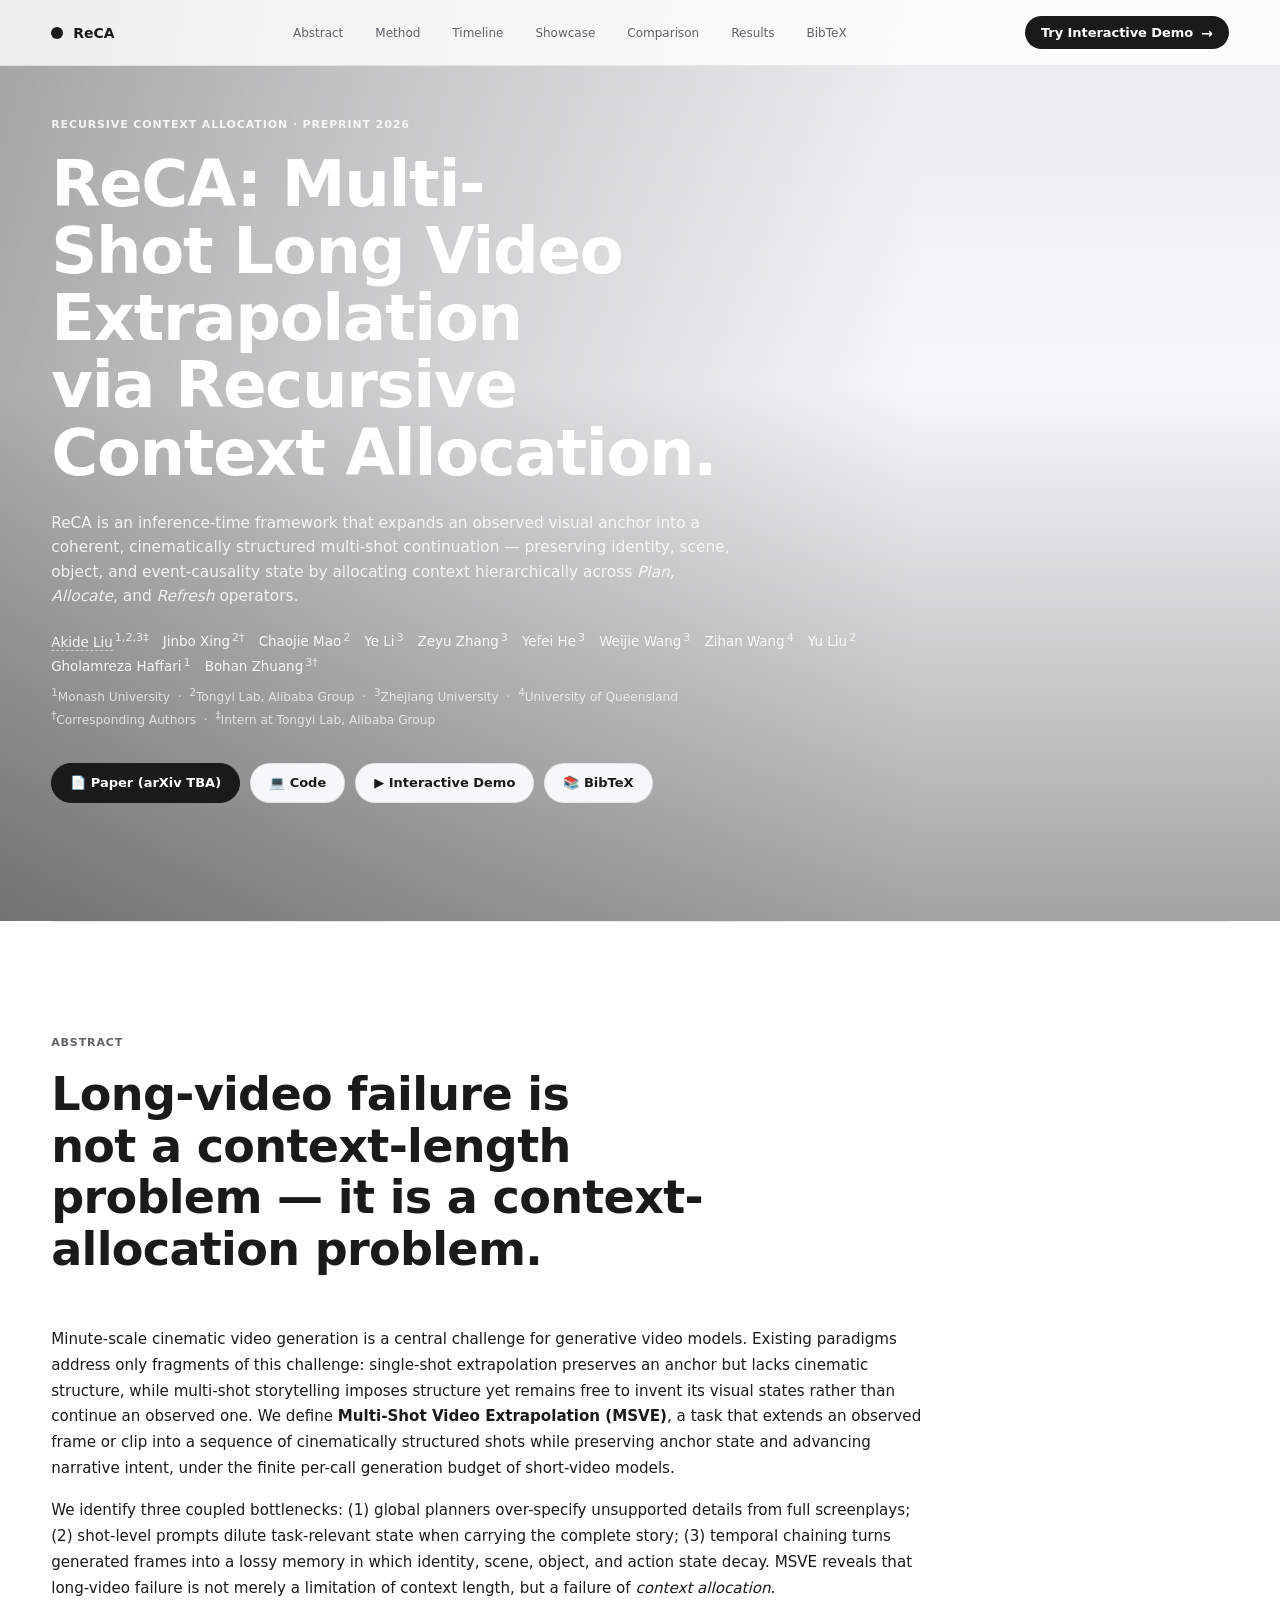
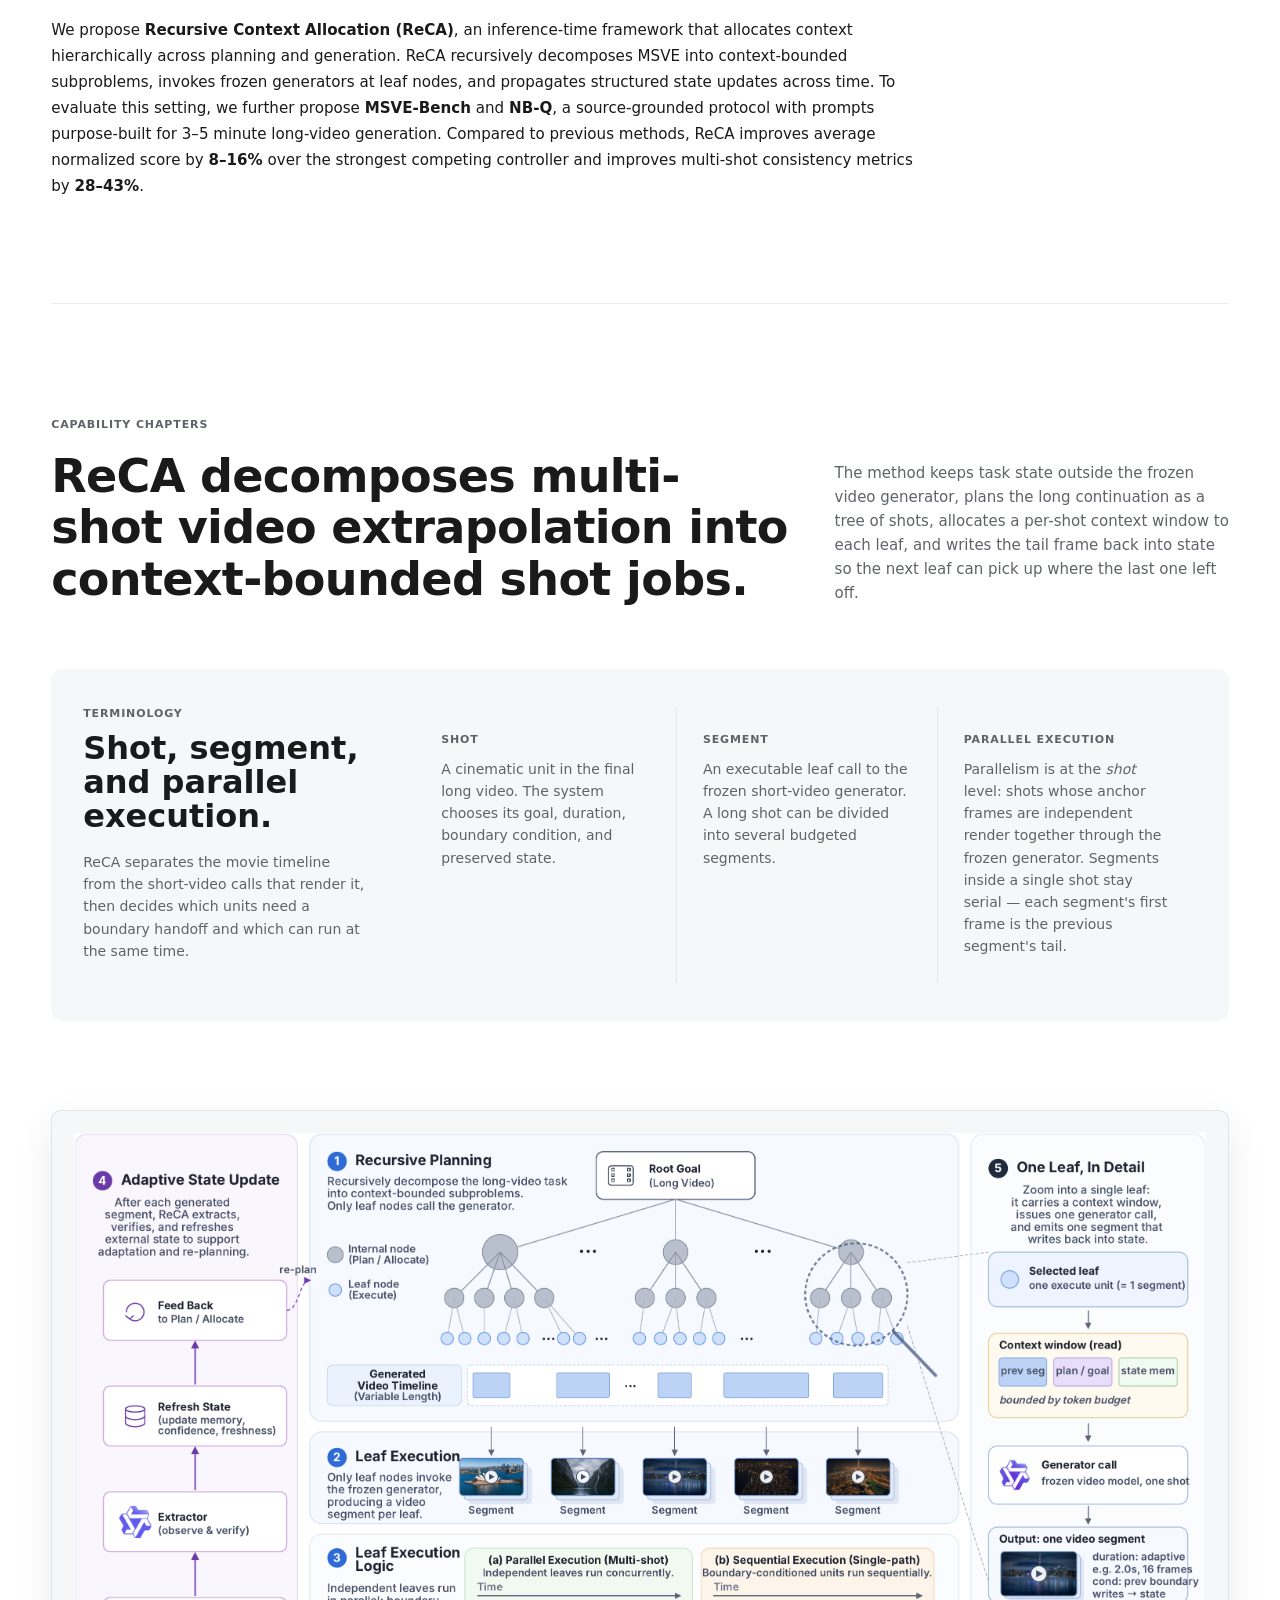
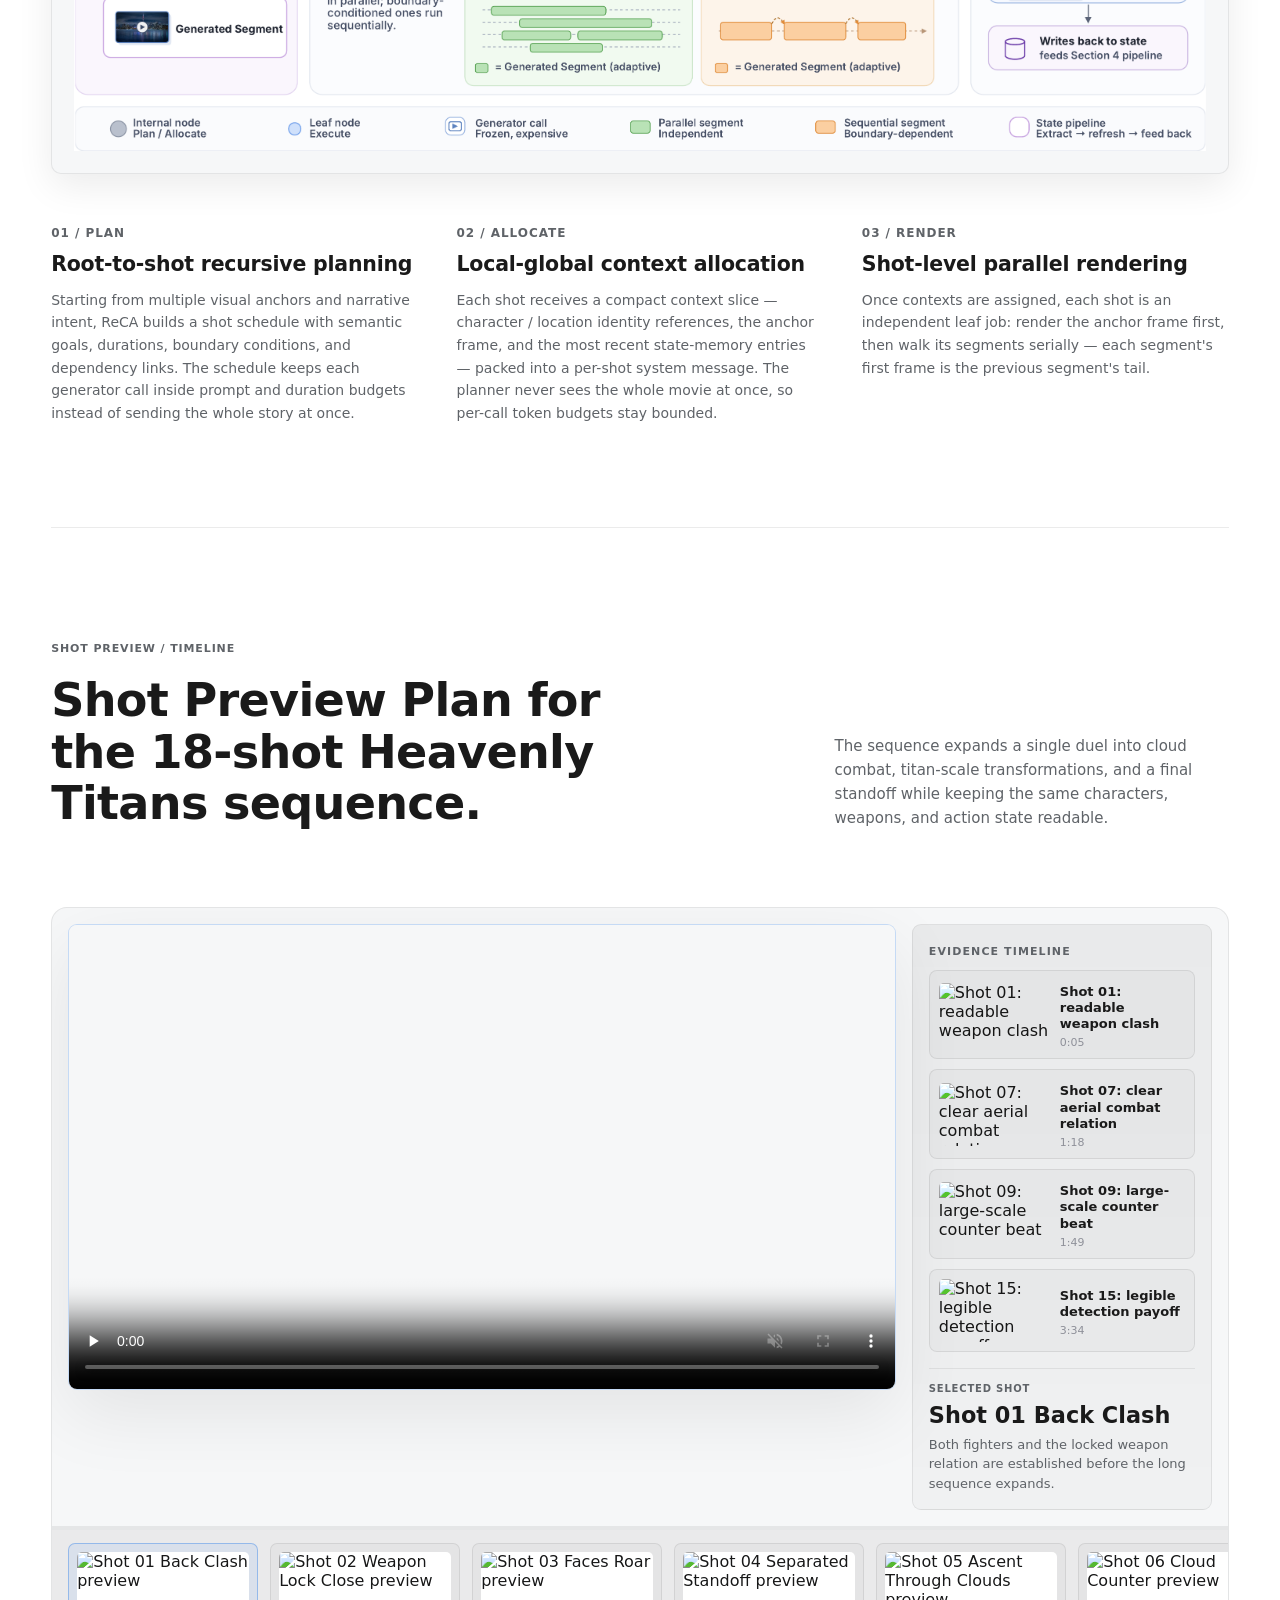
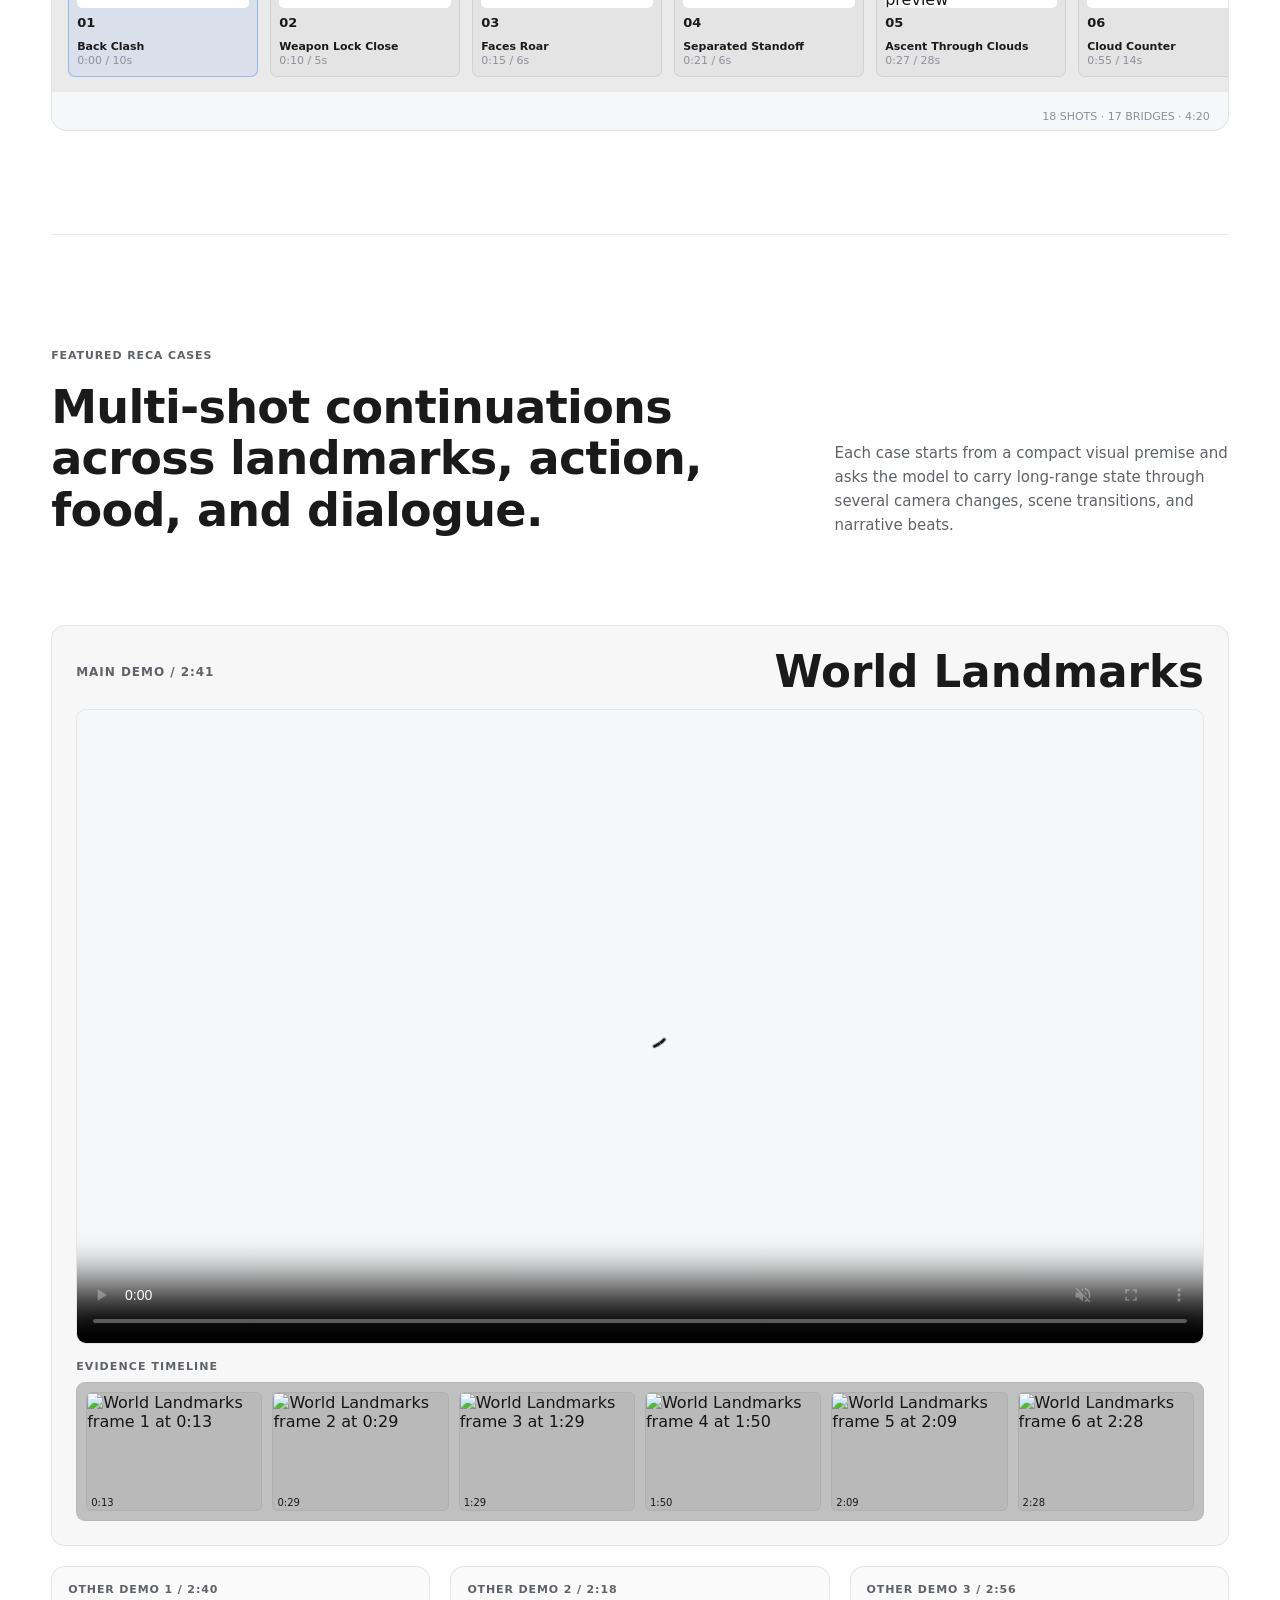
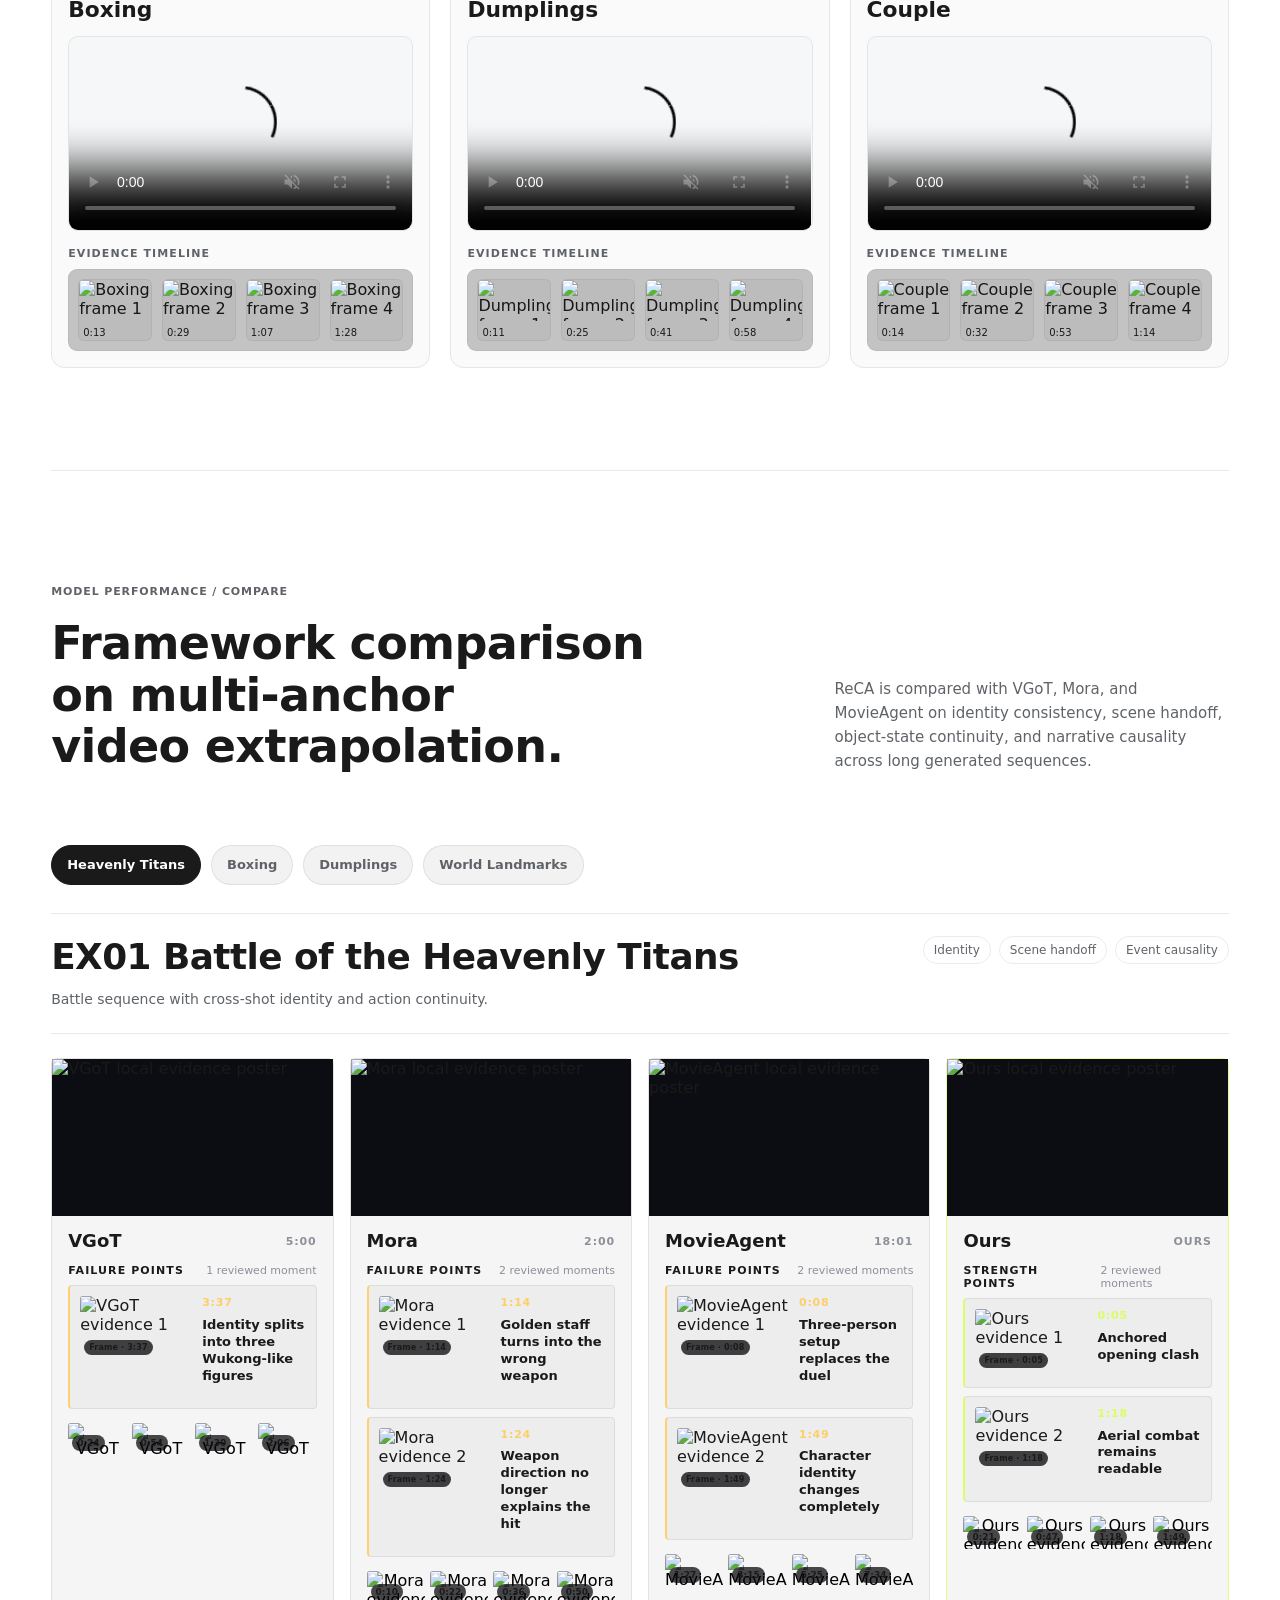
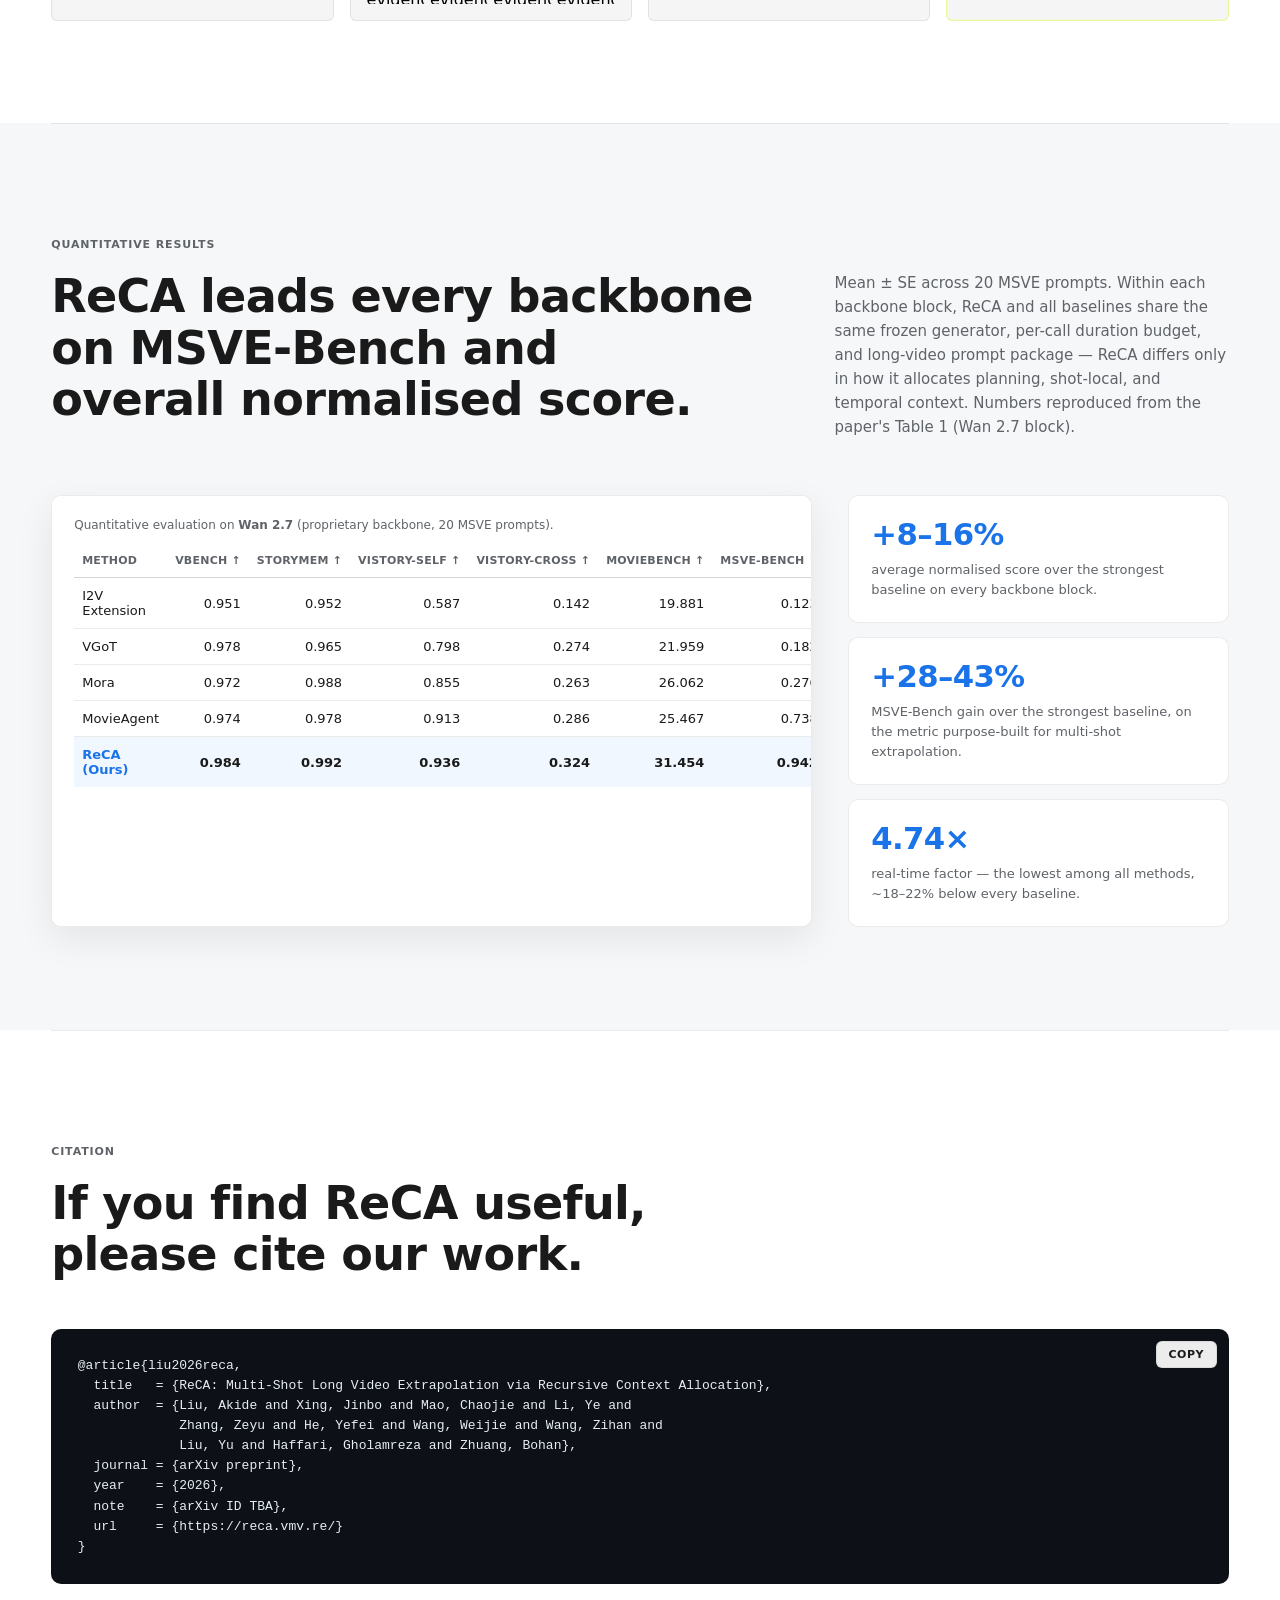
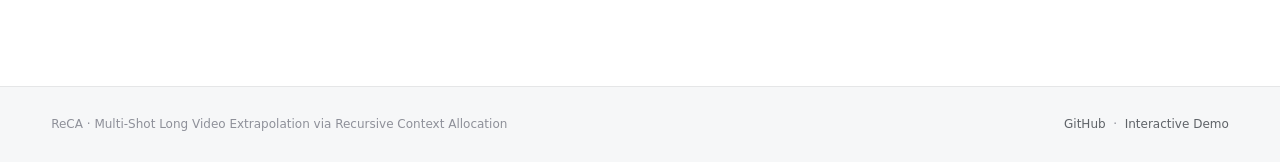
==== commit 1edeb63c: "feat(project-page): add paper-grade hero, abstract, results & BibTeX Incremental enhancements to mak" ====
--- a/index.html
+++ b/index.html
@@ -3,9 +3,16 @@
   <head>
     <meta charset="utf-8">
     <meta name="viewport" content="width=device-width, initial-scale=1">
-    <title>ReCA Demonstration</title>
+    <title>ReCA: Multi-Shot Long Video Extrapolation via Recursive Context Allocation</title>
+    <meta name="description" content="ReCA: an inference-time framework that solves multi-shot video extrapolation (MSVE) by allocating context hierarchically across Plan, Allocate, and Refresh operators, achieving 8–16% gains over the strongest baseline.">
+    <meta property="og:title" content="ReCA: Multi-Shot Long Video Extrapolation via Recursive Context Allocation">
+    <meta property="og:description" content="ReCA extends an observed visual anchor into a coherent multi-shot long video by recursively allocating context across Plan, Allocate, and Refresh operators.">
+    <meta property="og:image" content="./assets/fig_reca_main.png">
+    <meta property="og:type" content="website">
+    <meta property="og:url" content="https://reca.vmv.re/">
+    <meta name="twitter:card" content="summary_large_image">
     <link rel="icon" href='data:image/svg+xml,%3Csvg xmlns="http://www.w3.org/2000/svg" viewBox="0 0 32 32"%3E%3Ccircle cx="16" cy="16" r="15" fill="%23030406"/%3E%3Cpath d="M9 8h14l-6 7 7 9H10l6-8z" fill="%23d8ff4f"/%3E%3C/svg%3E'>
-    <link rel="stylesheet" href="./styles.css?v=20260514-hero">
+    <link rel="stylesheet" href="./styles.css?v=20260514-paper">
   </head>
   <body>
     <header class="topbar" aria-label="Page navigation">
@@ -14,10 +21,13 @@
         <span>ReCA</span>
       </a>
       <nav class="nav-links" aria-label="Sections">
-        <a href="#capabilities">Capabilities</a>
+        <a href="#abstract">Abstract</a>
+        <a href="#capabilities">Method</a>
         <a href="#timeline">Timeline</a>
         <a href="#showcase">Showcase</a>
         <a href="#benchmark">Comparison</a>
+        <a href="#results">Results</a>
+        <a href="#bibtex">BibTeX</a>
       </nav>
       <span id="dataStatus" class="data-status" hidden>Preparing demo</span>
       <a class="try-demo-cta" href="./demo/">
@@ -43,16 +53,82 @@
         </div>
         <div class="hero-shade" aria-hidden="true"></div>
         <div class="hero-content">
-          <p class="eyebrow">Recursive Context Allocation</p>
-          <h1 id="hero-title">ReCA: multi-shot video extrapolation with coherent long-range state.</h1>
+          <p class="eyebrow">Recursive Context Allocation · Preprint 2026</p>
+          <h1 id="hero-title">ReCA: Multi-Shot Long Video Extrapolation via Recursive Context Allocation.</h1>
           <p class="hero-lede">
-            ReCA expands multiple visual anchors into a long, multi-shot continuation while preserving
-            identity, scene state, object relations, and event causality across the generated sequence.
+            ReCA is an inference-time framework that expands an observed visual anchor into a coherent,
+            cinematically structured multi-shot continuation — preserving identity, scene, object, and
+            event-causality state by allocating context hierarchically across <em>Plan</em>,
+            <em>Allocate</em>, and <em>Refresh</em> operators.
+          </p>
+          <div class="hero-authors" aria-label="Authors">
+            <span class="author-name"><a href="https://akideliu.github.io/" target="_blank" rel="noopener noreferrer">Akide Liu</a><sup>1,2,3‡</sup></span>
+            <span class="author-name">Jinbo Xing<sup>2†</sup></span>
+            <span class="author-name">Chaojie Mao<sup>2</sup></span>
+            <span class="author-name">Ye Li<sup>3</sup></span>
+            <span class="author-name">Zeyu Zhang<sup>3</sup></span>
+            <span class="author-name">Yefei He<sup>3</sup></span>
+            <span class="author-name">Weijie Wang<sup>3</sup></span>
+            <span class="author-name">Zihan Wang<sup>4</sup></span>
+            <span class="author-name">Yu Liu<sup>2</sup></span>
+            <span class="author-name">Gholamreza Haffari<sup>1</sup></span>
+            <span class="author-name">Bohan Zhuang<sup>3†</sup></span>
+          </div>
+          <p class="hero-affil">
+            <sup>1</sup>Monash University &nbsp;·&nbsp; <sup>2</sup>Tongyi Lab, Alibaba Group &nbsp;·&nbsp;
+            <sup>3</sup>Zhejiang University &nbsp;·&nbsp; <sup>4</sup>University of Queensland
+            <br><sup>†</sup>Corresponding Authors &nbsp;·&nbsp; <sup>‡</sup>Intern at Tongyi Lab, Alibaba Group
           </p>
           <div class="hero-actions" aria-label="Primary actions">
-            <a class="button primary" href="#timeline">Explore Shot Preview</a>
-            <a class="button" href="#benchmark">Compare Frameworks</a>
-          </div>
+            <a class="button primary" href="#" aria-disabled="true" title="arXiv link coming soon">
+              <span aria-hidden="true">📄</span>&nbsp;Paper (arXiv TBA)
+            </a>
+            <a class="button" href="https://github.com/memoryoffish/ReCA" target="_blank" rel="noopener noreferrer">
+              <span aria-hidden="true">💻</span>&nbsp;Code
+            </a>
+            <a class="button" href="./demo/">
+              <span aria-hidden="true">▶</span>&nbsp;Interactive Demo
+            </a>
+            <a class="button" href="#bibtex">
+              <span aria-hidden="true">📚</span>&nbsp;BibTeX
+            </a>
+          </div>
+        </div>
+      </section>
+
+      <section id="abstract" class="section abstract-band" aria-labelledby="abstract-title">
+        <div class="section-kicker">Abstract</div>
+        <div class="wide-heading">
+          <h2 id="abstract-title">Long-video failure is not a context-length problem — it is a context-allocation problem.</h2>
+        </div>
+        <div class="abstract-prose">
+          <p>
+            Minute-scale cinematic video generation is a central challenge for generative video models.
+            Existing paradigms address only fragments of this challenge: single-shot extrapolation
+            preserves an anchor but lacks cinematic structure, while multi-shot storytelling imposes
+            structure yet remains free to invent its visual states rather than continue an observed one.
+            We define <strong>Multi-Shot Video Extrapolation (MSVE)</strong>, a task that extends an
+            observed frame or clip into a sequence of cinematically structured shots while preserving
+            anchor state and advancing narrative intent, under the finite per-call generation budget of
+            short-video models.
+          </p>
+          <p>
+            We identify three coupled bottlenecks: (1) global planners over-specify unsupported details
+            from full screenplays; (2) shot-level prompts dilute task-relevant state when carrying the
+            complete story; (3) temporal chaining turns generated frames into a lossy memory in which
+            identity, scene, object, and action state decay. MSVE reveals that long-video failure is
+            not merely a limitation of context length, but a failure of <em>context allocation</em>.
+          </p>
+          <p>
+            We propose <strong>Recursive Context Allocation (ReCA)</strong>, an inference-time framework
+            that allocates context hierarchically across planning and generation. ReCA recursively
+            decomposes MSVE into context-bounded subproblems, invokes frozen generators at leaf nodes,
+            and propagates structured state updates across time. To evaluate this setting, we further
+            propose <strong>MSVE-Bench</strong> and <strong>NB-Q</strong>, a source-grounded protocol
+            with prompts purpose-built for 3–5&nbsp;minute long-video generation. Compared to previous
+            methods, ReCA improves average normalized score by <strong>8–16%</strong> over the strongest
+            competing controller and improves multi-shot consistency metrics by <strong>28–43%</strong>.
+          </p>
         </div>
       </section>
 
@@ -203,13 +279,111 @@
         <div id="comparisonGrid" class="comparison-grid"></div>
       </section>
 
+      <section id="results" class="section results-band" aria-labelledby="results-title">
+        <div class="section-kicker">Quantitative Results</div>
+        <div class="wide-heading">
+          <h2 id="results-title">ReCA leads every backbone on MSVE-Bench and overall normalised score.</h2>
+          <p>
+            Mean&nbsp;±&nbsp;SE across 20 MSVE prompts. Within each backbone block, ReCA and all baselines
+            share the same frozen generator, per-call duration budget, and long-video prompt package —
+            ReCA differs only in how it allocates planning, shot-local, and temporal context. Numbers
+            reproduced from the paper's Table&nbsp;1 (Wan&nbsp;2.7 block).
+          </p>
+        </div>
+        <div class="results-grid">
+          <div class="results-table-wrap" role="region" aria-label="Quantitative comparison on Wan 2.7" tabindex="0">
+            <table class="results-table">
+              <caption>Quantitative evaluation on <strong>Wan&nbsp;2.7</strong> (proprietary backbone, 20 MSVE prompts).</caption>
+              <thead>
+                <tr>
+                  <th scope="col">Method</th>
+                  <th scope="col">VBench ↑</th>
+                  <th scope="col">StoryMem ↑</th>
+                  <th scope="col">ViStory-Self ↑</th>
+                  <th scope="col">ViStory-Cross ↑</th>
+                  <th scope="col">MovieBench ↑</th>
+                  <th scope="col">MSVE-Bench ↑</th>
+                  <th scope="col">Avg. ↑</th>
+                </tr>
+              </thead>
+              <tbody>
+                <tr>
+                  <th scope="row">I2V Extension</th>
+                  <td>0.951</td><td>0.952</td><td>0.587</td><td>0.142</td><td>19.881</td><td>0.123</td><td>0.492</td>
+                </tr>
+                <tr>
+                  <th scope="row">VGoT</th>
+                  <td>0.978</td><td>0.965</td><td>0.798</td><td>0.274</td><td>21.959</td><td>0.182</td><td>0.569</td>
+                </tr>
+                <tr>
+                  <th scope="row">Mora</th>
+                  <td>0.972</td><td>0.988</td><td>0.855</td><td>0.263</td><td>26.062</td><td>0.276</td><td>0.602</td>
+                </tr>
+                <tr>
+                  <th scope="row">MovieAgent</th>
+                  <td>0.974</td><td>0.978</td><td>0.913</td><td>0.286</td><td>25.467</td><td>0.738</td><td>0.691</td>
+                </tr>
+                <tr class="results-row-ours">
+                  <th scope="row">ReCA (Ours)</th>
+                  <td><strong>0.984</strong></td>
+                  <td><strong>0.992</strong></td>
+                  <td><strong>0.936</strong></td>
+                  <td><strong>0.324</strong></td>
+                  <td><strong>31.454</strong></td>
+                  <td><strong>0.942</strong></td>
+                  <td><strong>0.749</strong></td>
+                </tr>
+              </tbody>
+            </table>
+          </div>
+          <div class="results-callouts" aria-label="Headline numbers">
+            <article class="result-callout">
+              <span class="callout-num">+8–16%</span>
+              <p>average normalised score over the strongest baseline on every backbone block.</p>
+            </article>
+            <article class="result-callout">
+              <span class="callout-num">+28–43%</span>
+              <p>MSVE-Bench gain over the strongest baseline, on the metric purpose-built for multi-shot extrapolation.</p>
+            </article>
+            <article class="result-callout">
+              <span class="callout-num">4.74×</span>
+              <p>real-time factor — the lowest among all methods, ~18–22% below every baseline.</p>
+            </article>
+          </div>
+        </div>
+      </section>
+
+      <section id="bibtex" class="section bibtex-band" aria-labelledby="bibtex-title">
+        <div class="section-kicker">Citation</div>
+        <div class="wide-heading">
+          <h2 id="bibtex-title">If you find ReCA useful, please cite our work.</h2>
+        </div>
+        <div class="bibtex-shell">
+          <button type="button" class="bibtex-copy" id="bibtexCopy" aria-label="Copy BibTeX to clipboard">Copy</button>
+          <pre id="bibtexBlock"><code>@article{liu2026reca,
+  title   = {ReCA: Multi-Shot Long Video Extrapolation via Recursive Context Allocation},
+  author  = {Liu, Akide and Xing, Jinbo and Mao, Chaojie and Li, Ye and
+             Zhang, Zeyu and He, Yefei and Wang, Weijie and Wang, Zihan and
+             Liu, Yu and Haffari, Gholamreza and Zhuang, Bohan},
+  journal = {arXiv preprint},
+  year    = {2026},
+  note    = {arXiv ID TBA},
+  url     = {https://reca.vmv.re/}
+}</code></pre>
+        </div>
+      </section>
+
     </main>
 
     <footer class="page-footer">
-      <span>ReCA Demonstration</span>
-      <span>Multi-shot video extrapolation</span>
+      <span>ReCA · Multi-Shot Long Video Extrapolation via Recursive Context Allocation</span>
+      <span>
+        <a href="https://github.com/memoryoffish/ReCA" target="_blank" rel="noopener noreferrer">GitHub</a>
+        &nbsp;·&nbsp;
+        <a href="./demo/">Interactive Demo</a>
+      </span>
     </footer>
 
-    <script src="./app.js?v=20260514-hero" defer></script>
+    <script src="./app.js?v=20260514-paper" defer></script>
   </body>
 </html>
--- a/styles.css
+++ b/styles.css
@@ -1251,6 +1251,236 @@
   min-height: 76px;
   padding: 0 clamp(18px, 4vw, 64px);
 }
+.page-footer a {
+  color: var(--muted);
+}
+.page-footer a:hover {
+  color: var(--ink);
+}
+
+/* ─────────────────────────────────────────────────────────────
+   Hero authors + affiliations
+   Sits between the H1 lede and the action button row.
+   ───────────────────────────────────────────────────────────── */
+.hero-authors {
+  color: rgba(255, 255, 255, 0.92);
+  display: flex;
+  flex-wrap: wrap;
+  gap: 6px 14px;
+  font-size: clamp(13px, 1.05vw, 15px);
+  font-weight: 500;
+  margin-top: 22px;
+  max-width: 880px;
+}
+.hero-authors .author-name a {
+  border-bottom: 1px dashed rgba(255, 255, 255, 0.5);
+  color: inherit;
+}
+.hero-authors .author-name a:hover {
+  border-bottom-color: rgba(255, 255, 255, 0.95);
+}
+.hero-authors sup {
+  font-weight: 400;
+  margin-left: 2px;
+  opacity: 0.85;
+}
+.hero-affil {
+  color: rgba(255, 255, 255, 0.72);
+  font-size: clamp(11px, 0.95vw, 13px);
+  font-weight: 400;
+  line-height: 1.6;
+  margin-top: 10px;
+  max-width: 880px;
+}
+.hero-affil sup {
+  font-size: 0.85em;
+}
+
+/* ─────────────────────────────────────────────────────────────
+   Abstract section
+   Plain prose with the same wide-heading rhythm as the rest.
+   ───────────────────────────────────────────────────────────── */
+.abstract-band {
+  background: var(--bg);
+}
+.abstract-prose {
+  color: var(--ink);
+  font-size: clamp(15px, 1.18vw, 17px);
+  line-height: 1.72;
+  margin-top: clamp(32px, 4vw, 56px);
+  max-width: 880px;
+}
+.abstract-prose p + p {
+  margin-top: 16px;
+}
+.abstract-prose strong {
+  font-weight: 600;
+}
+.abstract-prose em {
+  font-style: italic;
+}
+
+/* ─────────────────────────────────────────────────────────────
+   Quantitative results section
+   Side-by-side: scrollable table + 3 headline-number callouts.
+   ───────────────────────────────────────────────────────────── */
+.results-band {
+  background: var(--bg-2);
+}
+.results-grid {
+  display: grid;
+  gap: clamp(24px, 3vw, 36px);
+  grid-template-columns: minmax(0, 2fr) minmax(220px, 1fr);
+  margin-top: clamp(34px, 5vw, 56px);
+}
+.results-table-wrap {
+  background: var(--bg);
+  border: 1px solid var(--line);
+  border-radius: 10px;
+  box-shadow: var(--shadow);
+  overflow-x: auto;
+  padding: clamp(14px, 2vw, 22px);
+}
+.results-table {
+  border-collapse: collapse;
+  font-size: 13px;
+  min-width: 640px;
+  width: 100%;
+}
+.results-table caption {
+  caption-side: top;
+  color: var(--muted);
+  font-size: 12px;
+  font-weight: 500;
+  padding-bottom: 12px;
+  text-align: left;
+}
+.results-table thead th {
+  border-bottom: 1px solid var(--line-strong);
+  color: var(--muted);
+  font-size: 11px;
+  font-weight: 600;
+  letter-spacing: 0.02em;
+  padding: 10px 8px;
+  text-align: right;
+  text-transform: uppercase;
+  white-space: nowrap;
+}
+.results-table thead th:first-child {
+  text-align: left;
+}
+.results-table tbody th,
+.results-table tbody td {
+  border-bottom: 1px solid var(--line);
+  padding: 10px 8px;
+  text-align: right;
+  vertical-align: middle;
+}
+.results-table tbody th {
+  color: var(--ink);
+  font-weight: 500;
+  text-align: left;
+}
+.results-table tbody tr:last-child th,
+.results-table tbody tr:last-child td {
+  border-bottom: 0;
+}
+.results-table .results-row-ours {
+  background: rgba(26, 115, 232, 0.06);
+}
+.results-table .results-row-ours th {
+  color: var(--cyan);
+  font-weight: 700;
+}
+.results-table .results-row-ours td strong {
+  color: var(--ink);
+  font-weight: 700;
+}
+
+.results-callouts {
+  display: flex;
+  flex-direction: column;
+  gap: 14px;
+}
+.result-callout {
+  background: var(--bg);
+  border: 1px solid var(--line);
+  border-radius: 10px;
+  padding: clamp(16px, 1.8vw, 22px);
+}
+.result-callout .callout-num {
+  color: var(--cyan);
+  display: block;
+  font-size: clamp(26px, 2.4vw, 34px);
+  font-weight: 700;
+  letter-spacing: -0.02em;
+  line-height: 1.1;
+}
+.result-callout p {
+  color: var(--muted);
+  font-size: 13px;
+  line-height: 1.55;
+  margin-top: 8px;
+}
+
+/* ─────────────────────────────────────────────────────────────
+   BibTeX citation block
+   ───────────────────────────────────────────────────────────── */
+.bibtex-band {
+  background: var(--bg);
+}
+.bibtex-shell {
+  margin-top: clamp(32px, 4vw, 48px);
+  position: relative;
+}
+.bibtex-shell pre {
+  background: #0d1117;
+  border: 1px solid var(--line);
+  border-radius: 10px;
+  color: #e6edf3;
+  font-family: ui-monospace, SFMono-Regular, "SF Mono", Menlo, Consolas, monospace;
+  font-size: 13px;
+  line-height: 1.55;
+  margin: 0;
+  overflow-x: auto;
+  padding: clamp(18px, 2vw, 26px);
+}
+.bibtex-shell pre code {
+  background: none;
+  color: inherit;
+  font-family: inherit;
+  white-space: pre;
+}
+.bibtex-copy {
+  background: rgba(255, 255, 255, 0.92);
+  border: 1px solid var(--line);
+  border-radius: 6px;
+  color: var(--ink);
+  cursor: pointer;
+  font-size: 11px;
+  font-weight: 600;
+  letter-spacing: 0.04em;
+  padding: 6px 12px;
+  position: absolute;
+  right: 12px;
+  text-transform: uppercase;
+  top: 12px;
+  transition: background-color 160ms ease, color 160ms ease;
+}
+.bibtex-copy:hover {
+  background: #ffffff;
+}
+.bibtex-copy.copied {
+  background: var(--cyan);
+  border-color: var(--cyan);
+  color: #ffffff;
+}
+
+@media (max-width: 900px) {
+  .results-grid {
+    grid-template-columns: 1fr;
+  }
+}
 
 .hover-preview-layer[hidden] {
   display: none;
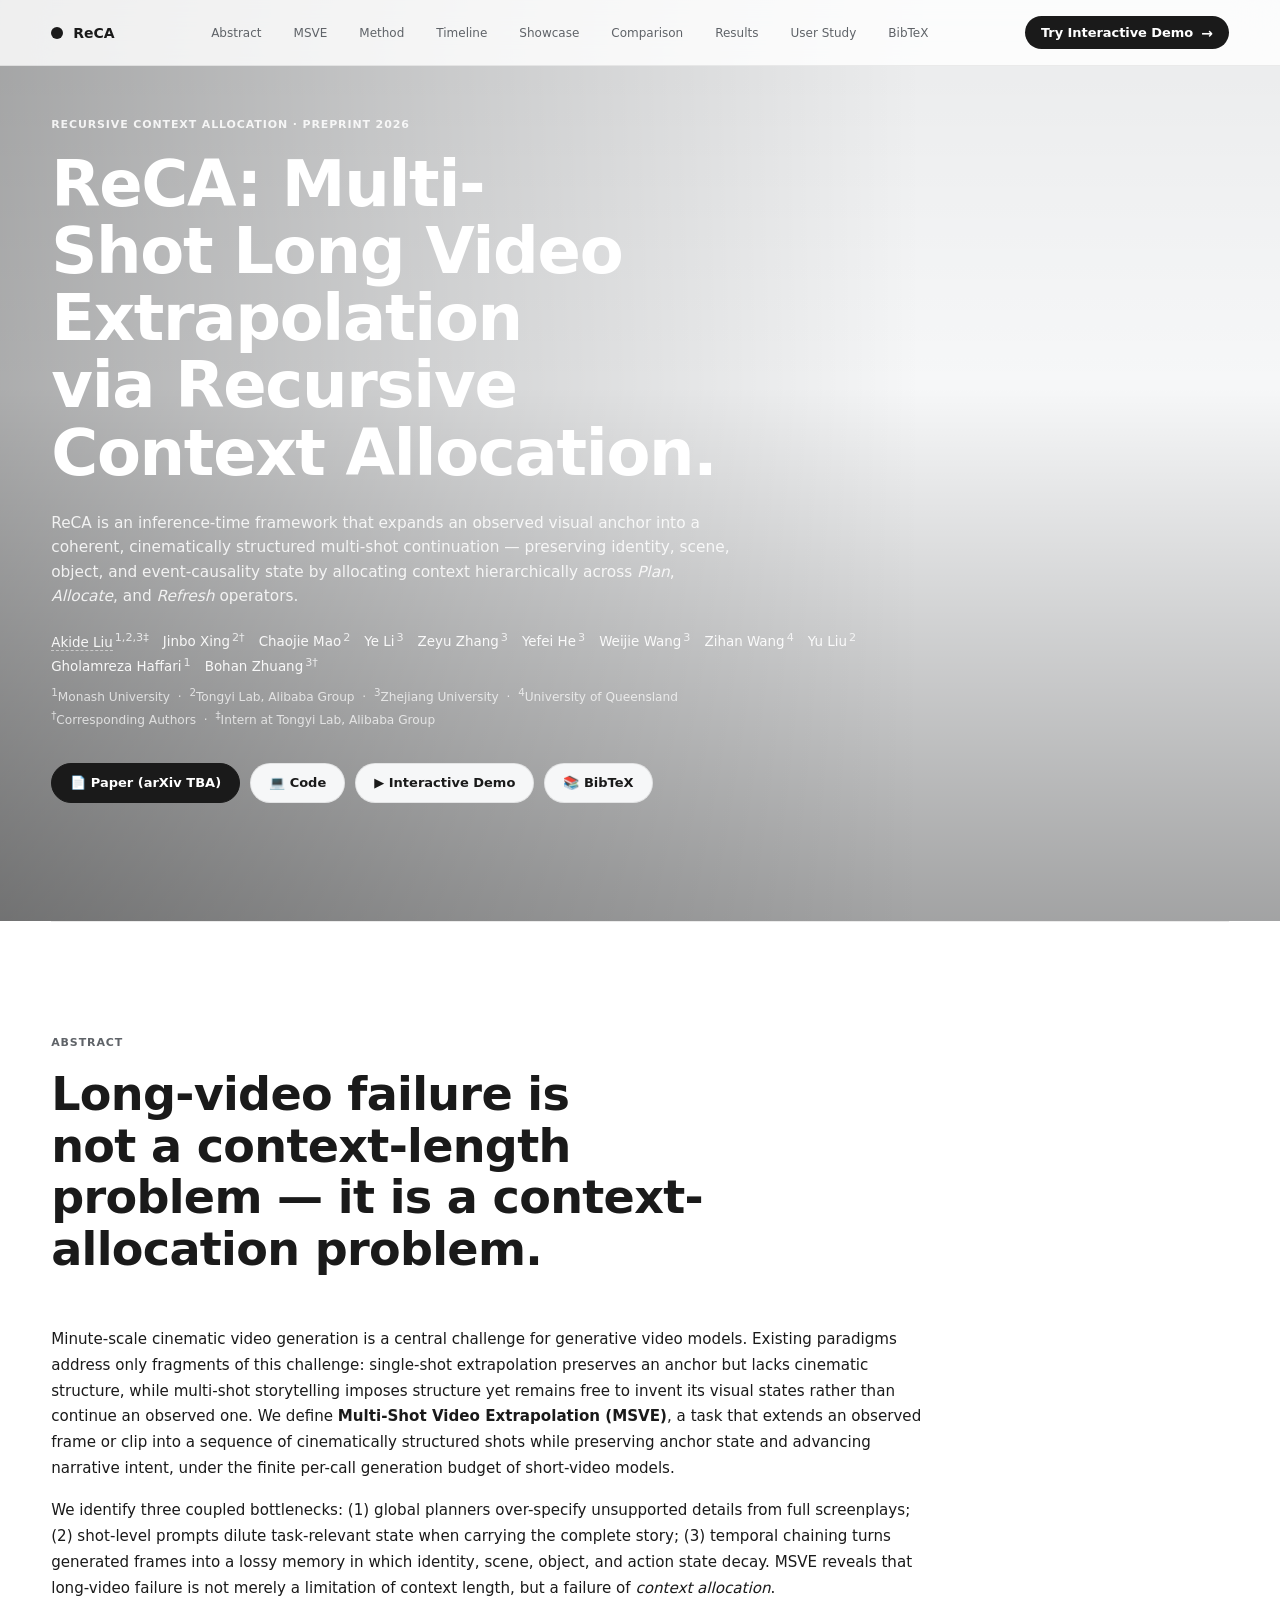
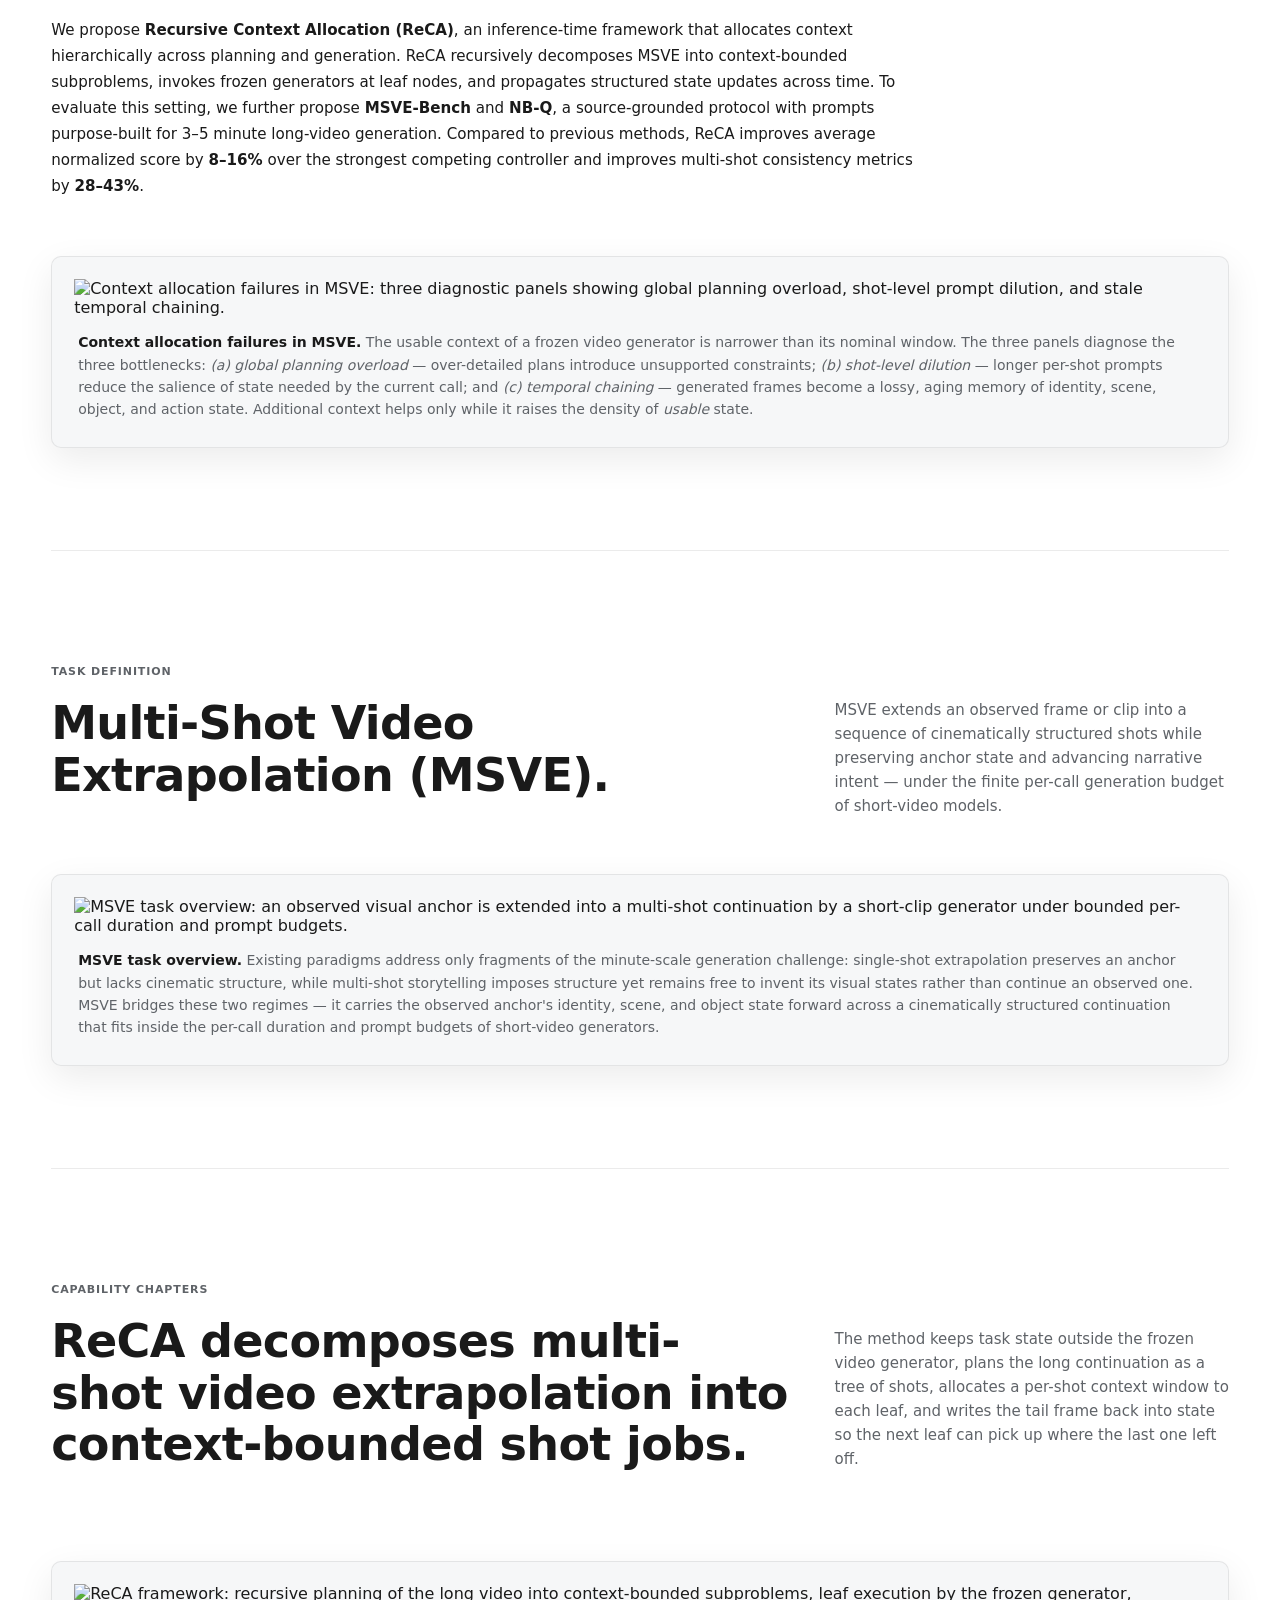
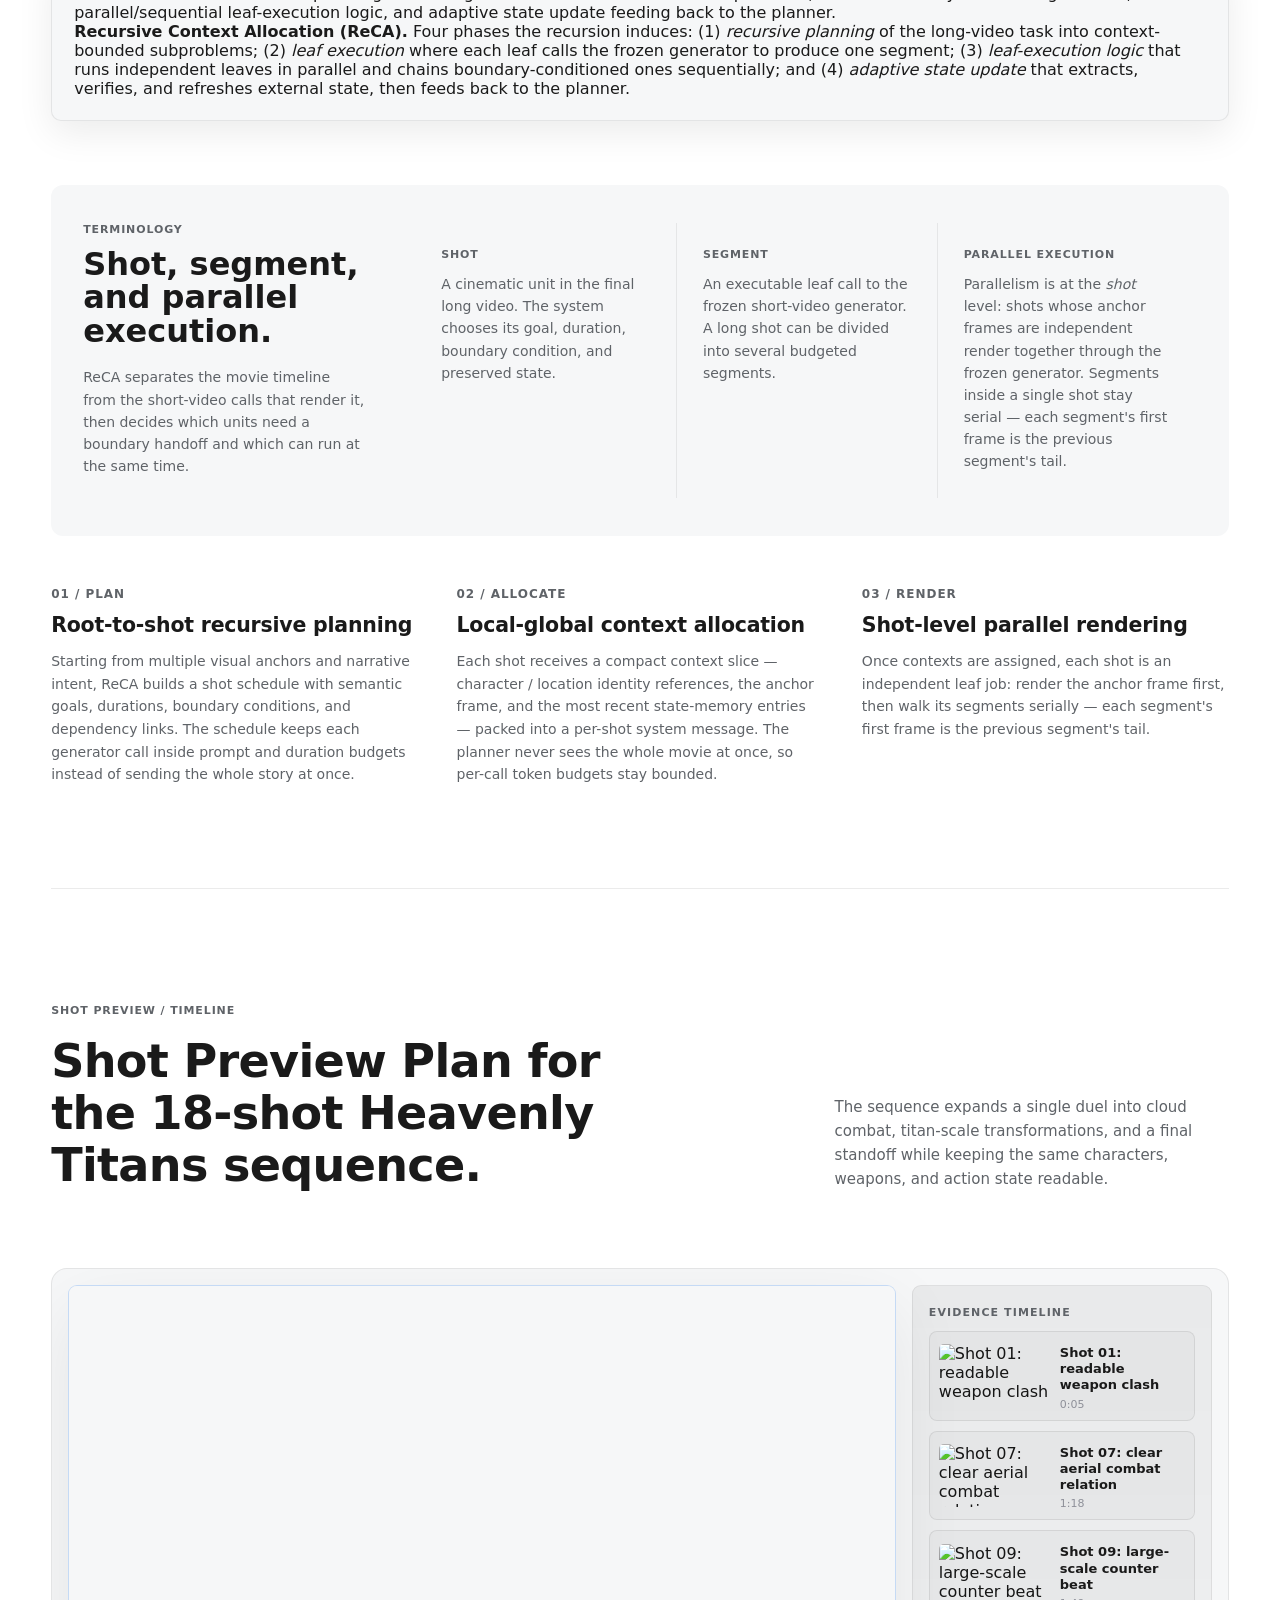
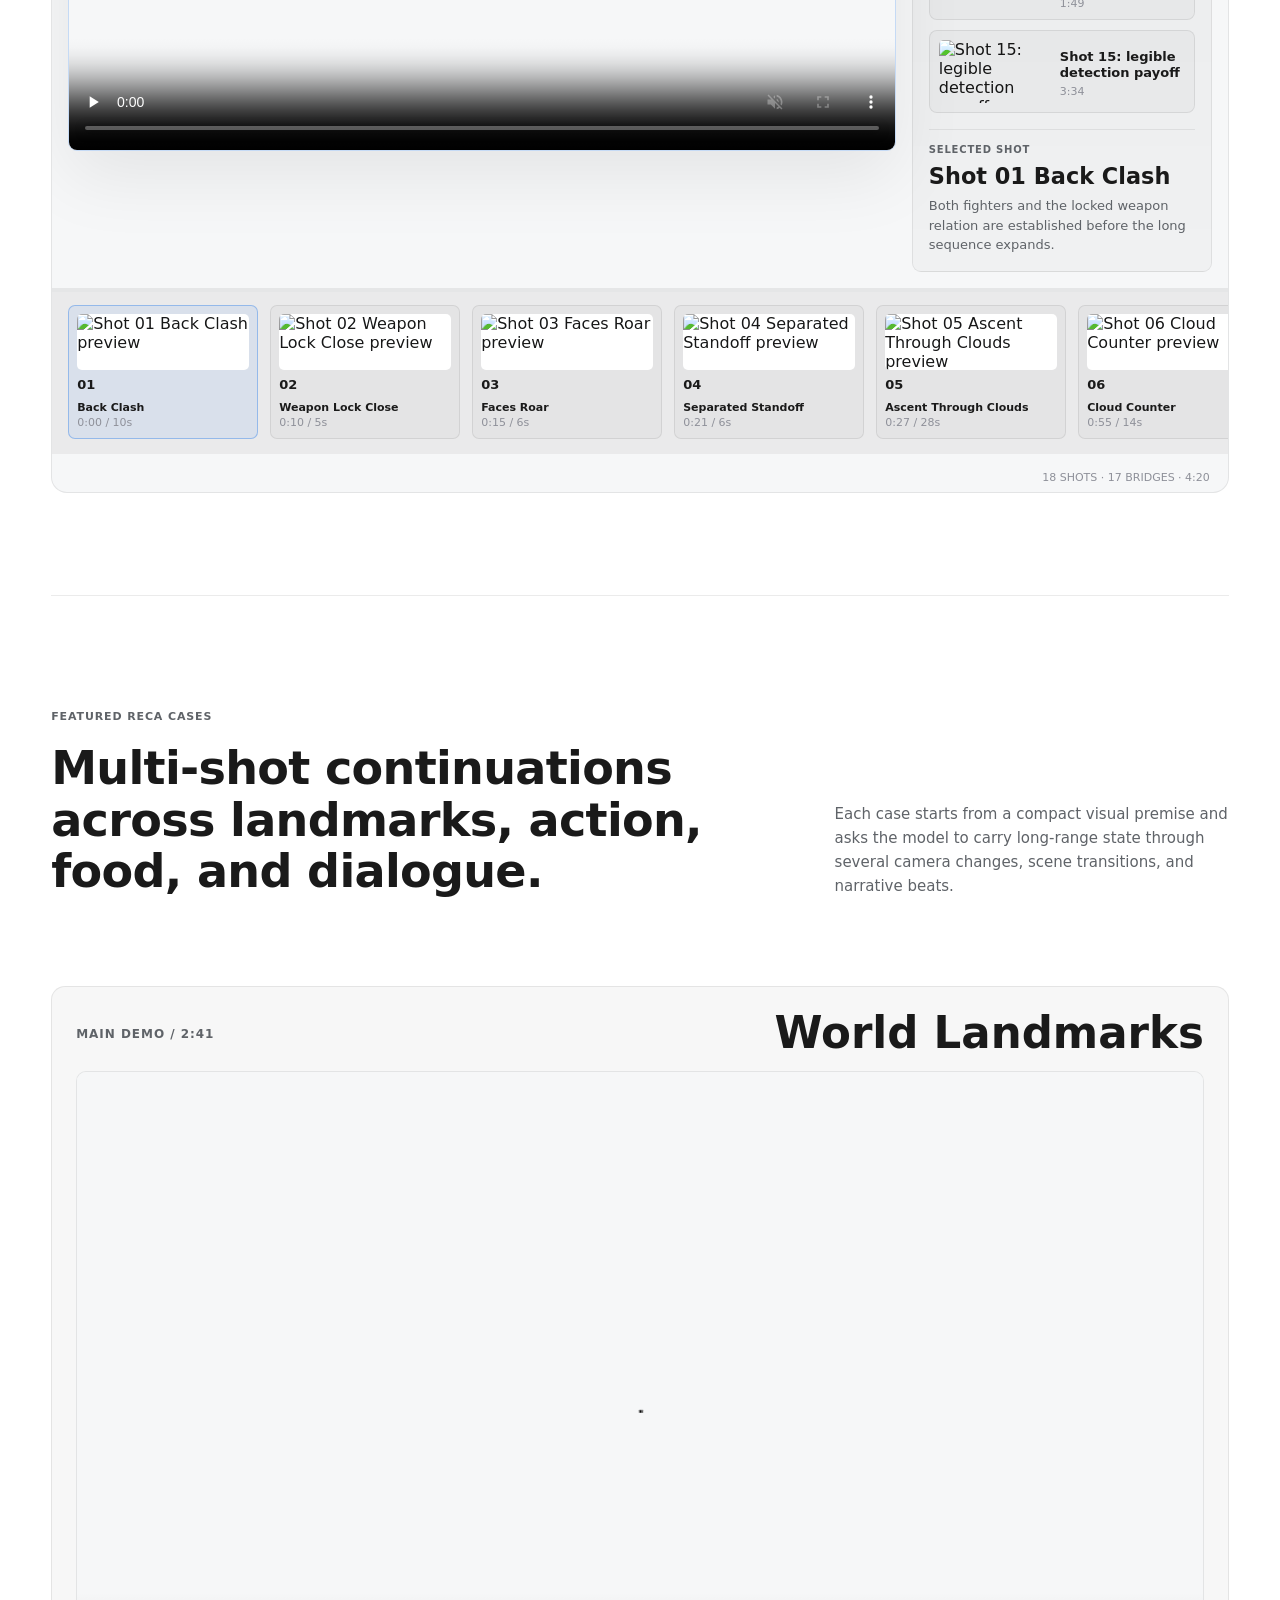
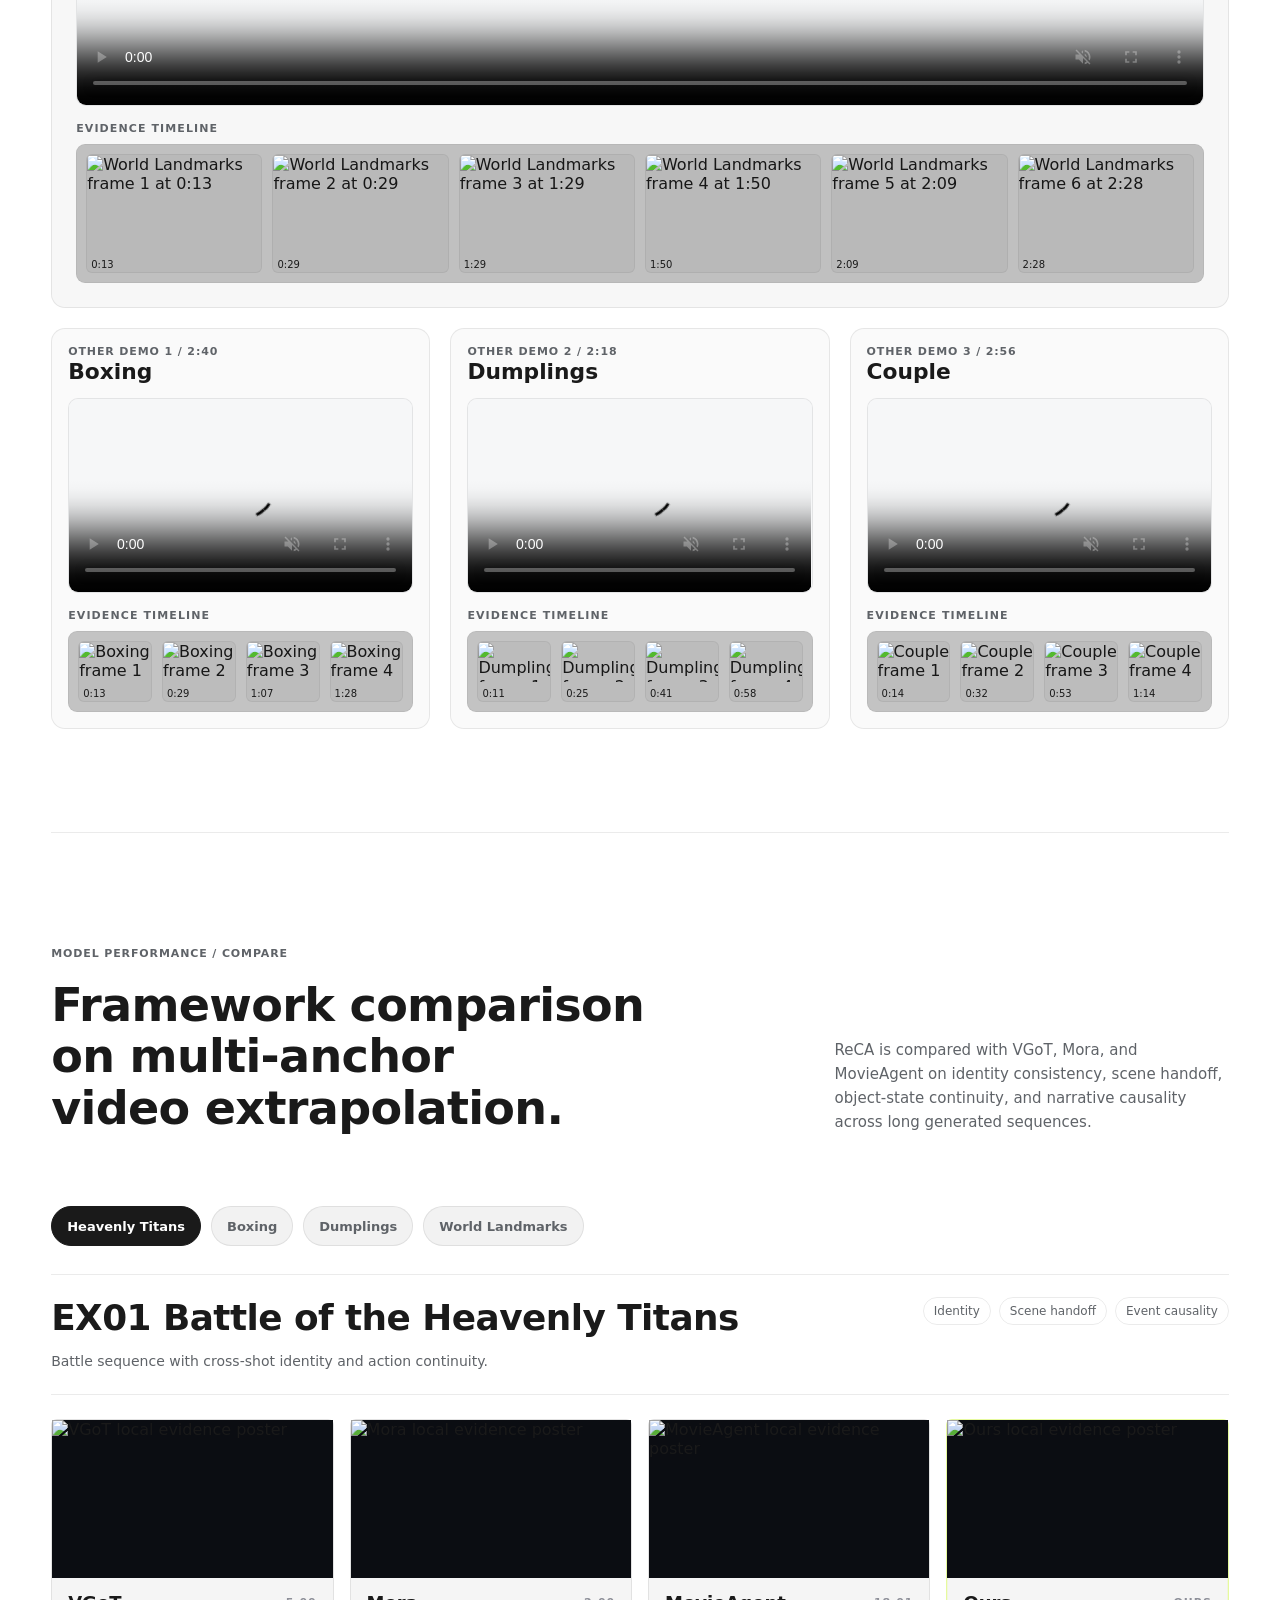
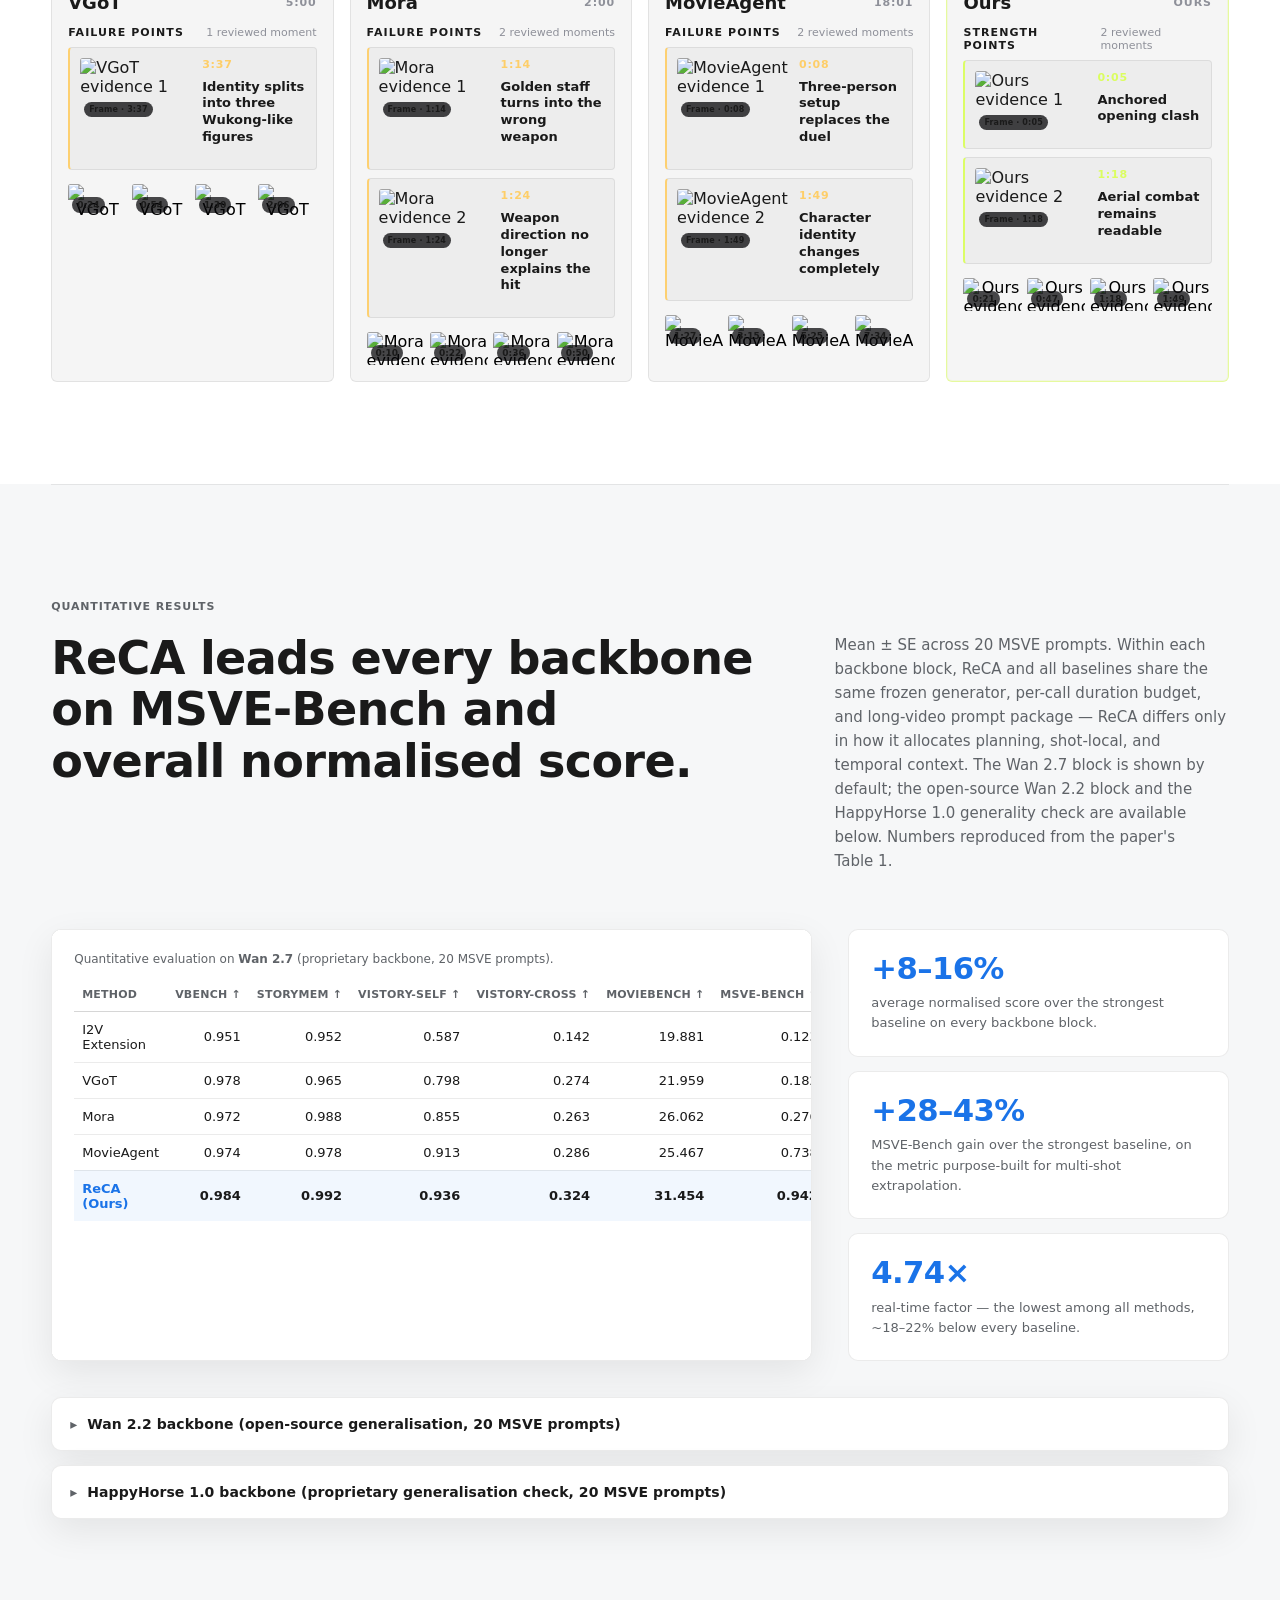
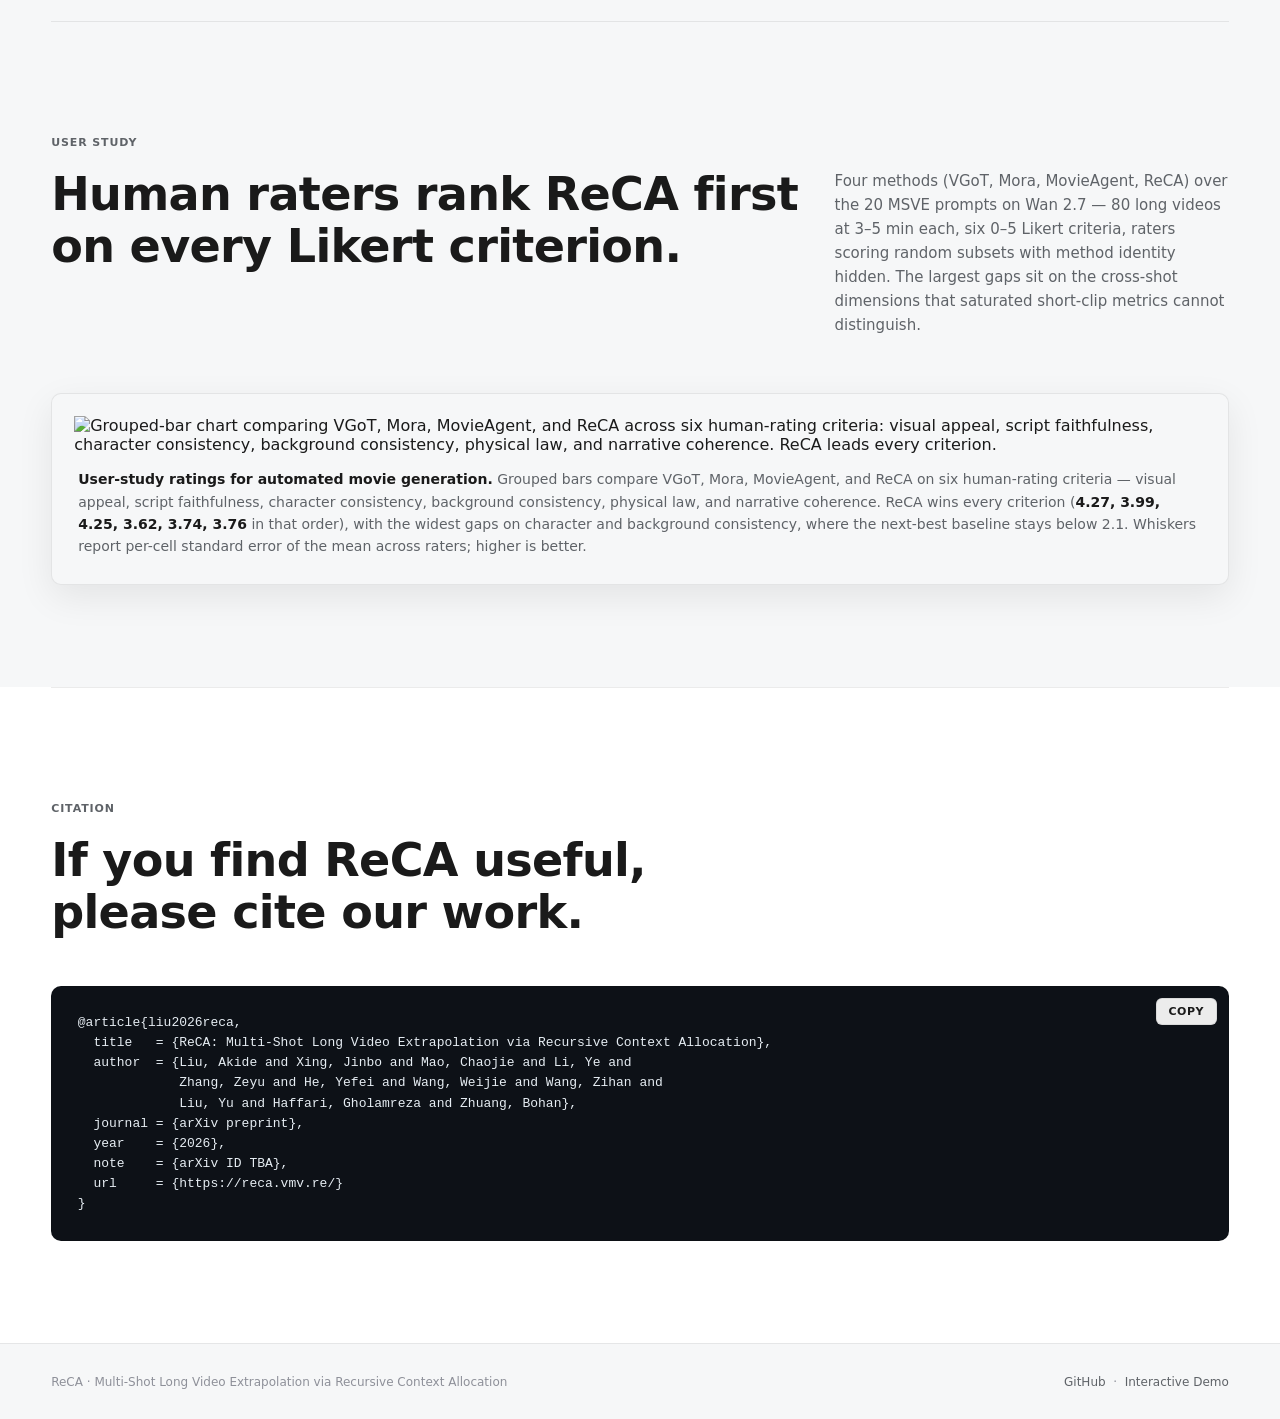
==== commit de188e68: "ReCA project page + interactive demo" ====
--- a/index.html
+++ b/index.html
@@ -22,11 +22,13 @@
       </a>
       <nav class="nav-links" aria-label="Sections">
         <a href="#abstract">Abstract</a>
+        <a href="#msve-task">MSVE</a>
         <a href="#capabilities">Method</a>
         <a href="#timeline">Timeline</a>
         <a href="#showcase">Showcase</a>
         <a href="#benchmark">Comparison</a>
         <a href="#results">Results</a>
+        <a href="#user-study">User Study</a>
         <a href="#bibtex">BibTeX</a>
       </nav>
       <span id="dataStatus" class="data-status" hidden>Preparing demo</span>
@@ -42,7 +44,7 @@
           <video
             id="heroVideo"
             class="hero-video"
-            src="https://net-oss.akclau.de/videorlm-msve-demo/20260505/featured/world_landmarks.mp4?OSSAccessKeyId=LTAI5tH3yxPgCdZXupqhfGJp&Expires=1790999840&Signature=gz275PhIUNlTdA2P0oli76ujzJA%3D"
+            src="https://net-oss.akclau.de/videorlm-msve-demo/20260505/featured/world_landmarks.mp4"
             poster="https://net-oss.akclau.de/videorlm-msve-demo/20260505/assets/posters/world_landmarks.png"
             autoplay
             muted
@@ -130,6 +132,50 @@
             competing controller and improves multi-shot consistency metrics by <strong>28–43%</strong>.
           </p>
         </div>
+        <figure class="paper-figure">
+          <img
+            src="https://net-oss.akclau.de/videorlm-msve-demo/20260514-paper-figs/fig_contextness_triptych.png"
+            alt="Context allocation failures in MSVE: three diagnostic panels showing global planning overload, shot-level prompt dilution, and stale temporal chaining."
+            loading="lazy"
+          >
+          <figcaption>
+            <strong>Context allocation failures in MSVE.</strong> The usable context of a frozen video
+            generator is narrower than its nominal window. The three panels diagnose the three
+            bottlenecks: <em>(a) global planning overload</em> — over-detailed plans introduce
+            unsupported constraints; <em>(b) shot-level dilution</em> — longer per-shot prompts reduce
+            the salience of state needed by the current call; and <em>(c) temporal chaining</em> —
+            generated frames become a lossy, aging memory of identity, scene, object, and action state.
+            Additional context helps only while it raises the density of <em>usable</em> state.
+          </figcaption>
+        </figure>
+      </section>
+
+      <section id="msve-task" class="section msve-task-band" aria-labelledby="msve-task-title">
+        <div class="section-kicker">Task Definition</div>
+        <div class="wide-heading">
+          <h2 id="msve-task-title">Multi-Shot Video Extrapolation (MSVE).</h2>
+          <p>
+            MSVE extends an observed frame or clip into a sequence of cinematically structured shots
+            while preserving anchor state and advancing narrative intent — under the finite per-call
+            generation budget of short-video models.
+          </p>
+        </div>
+        <figure class="paper-figure">
+          <img
+            src="https://net-oss.akclau.de/videorlm-msve-demo/20260514-paper-figs/fig_msve_overview.png"
+            alt="MSVE task overview: an observed visual anchor is extended into a multi-shot continuation by a short-clip generator under bounded per-call duration and prompt budgets."
+            loading="lazy"
+          >
+          <figcaption>
+            <strong>MSVE task overview.</strong> Existing paradigms address only fragments of the
+            minute-scale generation challenge: single-shot extrapolation preserves an anchor but lacks
+            cinematic structure, while multi-shot storytelling imposes structure yet remains free to
+            invent its visual states rather than continue an observed one. MSVE bridges these two
+            regimes — it carries the observed anchor's identity, scene, and object state forward
+            across a cinematically structured continuation that fits inside the per-call duration and
+            prompt budgets of short-video generators.
+          </figcaption>
+        </figure>
       </section>
 
       <section id="capabilities" class="section capability-band" aria-labelledby="capability-title">
@@ -142,6 +188,22 @@
             so the next leaf can pick up where the last one left off.
           </p>
         </div>
+        <figure class="capability-hero-figure">
+          <img
+            src="https://net-oss.akclau.de/videorlm-msve-demo/20260514-paper-figs/fig_reca_main.png"
+            alt="ReCA framework: recursive planning of the long video into context-bounded subproblems, leaf execution by the frozen generator, parallel/sequential leaf-execution logic, and adaptive state update feeding back to the planner."
+            loading="lazy"
+          >
+          <figcaption>
+            <strong>Recursive Context Allocation (ReCA).</strong> Four phases the recursion induces:
+            (1)&nbsp;<em>recursive planning</em> of the long-video task into context-bounded
+            subproblems; (2)&nbsp;<em>leaf execution</em> where each leaf calls the frozen generator to
+            produce one segment; (3)&nbsp;<em>leaf-execution logic</em> that runs independent leaves in
+            parallel and chains boundary-conditioned ones sequentially; and
+            (4)&nbsp;<em>adaptive state update</em> that extracts, verifies, and refreshes external
+            state, then feeds back to the planner.
+          </figcaption>
+        </figure>
         <div class="capability-terms" aria-label="ReCA terminology and execution model">
           <div class="terms-lead">
             <span>Terminology</span>
@@ -176,12 +238,6 @@
             </article>
           </div>
         </div>
-        <figure class="capability-hero-figure">
-          <img
-            src="./assets/fig_reca_main.png"
-            alt="Recursive Context Allocation: recursive planning, leaf execution, parallel/sequential logic, adaptive state update, single-leaf detail"
-          >
-        </figure>
         <div class="capability-stages">
           <article class="capability-stage">
             <span>01 / Plan</span>
@@ -286,8 +342,10 @@
           <p>
             Mean&nbsp;±&nbsp;SE across 20 MSVE prompts. Within each backbone block, ReCA and all baselines
             share the same frozen generator, per-call duration budget, and long-video prompt package —
-            ReCA differs only in how it allocates planning, shot-local, and temporal context. Numbers
-            reproduced from the paper's Table&nbsp;1 (Wan&nbsp;2.7 block).
+            ReCA differs only in how it allocates planning, shot-local, and temporal context. The
+            Wan&nbsp;2.7 block is shown by default; the open-source Wan&nbsp;2.2 block and the
+            HappyHorse&nbsp;1.0 generality check are available below. Numbers reproduced from the
+            paper's Table&nbsp;1.
           </p>
         </div>
         <div class="results-grid">
@@ -351,6 +409,133 @@
             </article>
           </div>
         </div>
+        <div class="results-extra" aria-label="Additional backbone blocks from Table 1">
+          <details class="results-details">
+            <summary>Wan&nbsp;2.2 backbone (open-source generalisation, 20 MSVE prompts)</summary>
+            <div class="results-table-wrap" role="region" aria-label="Quantitative comparison on Wan 2.2" tabindex="0">
+              <table class="results-table">
+                <caption>Quantitative evaluation on <strong>Wan&nbsp;2.2</strong> (open-source backbone, our primary reproducibility target).</caption>
+                <thead>
+                  <tr>
+                    <th scope="col">Method</th>
+                    <th scope="col">VBench ↑</th>
+                    <th scope="col">StoryMem ↑</th>
+                    <th scope="col">ViStory-Self ↑</th>
+                    <th scope="col">ViStory-Cross ↑</th>
+                    <th scope="col">MovieBench ↑</th>
+                    <th scope="col">MSVE-Bench ↑</th>
+                    <th scope="col">Avg. ↑</th>
+                  </tr>
+                </thead>
+                <tbody>
+                  <tr>
+                    <th scope="row">I2V Extension</th>
+                    <td>0.853</td><td>0.943</td><td>0.512</td><td>0.127</td><td>19.327</td><td>0.094</td><td>0.454</td>
+                  </tr>
+                  <tr>
+                    <th scope="row">VGoT</th>
+                    <td>0.871</td><td>0.988</td><td>0.631</td><td>0.263</td><td>25.144</td><td>0.113</td><td>0.520</td>
+                  </tr>
+                  <tr>
+                    <th scope="row">Mora</th>
+                    <td>0.885</td><td>0.990</td><td>0.666</td><td>0.303</td><td>23.726</td><td>0.187</td><td>0.545</td>
+                  </tr>
+                  <tr>
+                    <th scope="row">MovieAgent</th>
+                    <td>0.878</td><td>0.945</td><td>0.753</td><td>0.232</td><td><strong>26.513</strong></td><td>0.572</td><td>0.608</td>
+                  </tr>
+                  <tr class="results-row-ours">
+                    <th scope="row">ReCA (Ours)</th>
+                    <td><strong>0.891</strong></td>
+                    <td><strong>0.992</strong></td>
+                    <td><strong>0.755</strong></td>
+                    <td><strong>0.378</strong></td>
+                    <td>26.062</td>
+                    <td><strong>0.819</strong></td>
+                    <td><strong>0.683</strong></td>
+                  </tr>
+                </tbody>
+              </table>
+            </div>
+          </details>
+          <details class="results-details">
+            <summary>HappyHorse&nbsp;1.0 backbone (proprietary generalisation check, 20 MSVE prompts)</summary>
+            <div class="results-table-wrap" role="region" aria-label="Quantitative comparison on HappyHorse 1.0" tabindex="0">
+              <table class="results-table">
+                <caption>Quantitative evaluation on <strong>HappyHorse&nbsp;1.0</strong> (proprietary backbone, generality check across hosted vendors).</caption>
+                <thead>
+                  <tr>
+                    <th scope="col">Method</th>
+                    <th scope="col">VBench ↑</th>
+                    <th scope="col">StoryMem ↑</th>
+                    <th scope="col">ViStory-Self ↑</th>
+                    <th scope="col">ViStory-Cross ↑</th>
+                    <th scope="col">MovieBench ↑</th>
+                    <th scope="col">MSVE-Bench ↑</th>
+                    <th scope="col">Avg. ↑</th>
+                  </tr>
+                </thead>
+                <tbody>
+                  <tr>
+                    <th scope="row">I2V Extension</th>
+                    <td>0.948</td><td>0.961</td><td>0.539</td><td>0.158</td><td>20.214</td><td>0.102</td><td>0.485</td>
+                  </tr>
+                  <tr>
+                    <th scope="row">VGoT</th>
+                    <td>0.978</td><td>0.978</td><td>0.710</td><td>0.370</td><td>24.470</td><td>0.153</td><td>0.572</td>
+                  </tr>
+                  <tr>
+                    <th scope="row">Mora</th>
+                    <td>0.974</td><td>0.975</td><td>0.798</td><td>0.331</td><td>25.165</td><td>0.273</td><td>0.600</td>
+                  </tr>
+                  <tr>
+                    <th scope="row">MovieAgent</th>
+                    <td>0.976</td><td>0.980</td><td>0.610</td><td>0.284</td><td>27.962</td><td>0.687</td><td>0.636</td>
+                  </tr>
+                  <tr class="results-row-ours">
+                    <th scope="row">ReCA (Ours)</th>
+                    <td><strong>0.985</strong></td>
+                    <td><strong>0.990</strong></td>
+                    <td><strong>0.866</strong></td>
+                    <td><strong>0.383</strong></td>
+                    <td><strong>28.517</strong></td>
+                    <td><strong>0.913</strong></td>
+                    <td><strong>0.737</strong></td>
+                  </tr>
+                </tbody>
+              </table>
+            </div>
+          </details>
+        </div>
+      </section>
+
+      <section id="user-study" class="section user-study-band" aria-labelledby="user-study-title">
+        <div class="section-kicker">User Study</div>
+        <div class="wide-heading">
+          <h2 id="user-study-title">Human raters rank ReCA first on every Likert criterion.</h2>
+          <p>
+            Four methods (VGoT, Mora, MovieAgent, ReCA) over the 20 MSVE prompts on Wan&nbsp;2.7 — 80 long
+            videos at 3–5&nbsp;min each, six 0–5 Likert criteria, raters scoring random subsets with
+            method identity hidden. The largest gaps sit on the cross-shot dimensions that saturated
+            short-clip metrics cannot distinguish.
+          </p>
+        </div>
+        <figure class="paper-figure">
+          <img
+            src="https://net-oss.akclau.de/videorlm-msve-demo/20260514-paper-figs/fig_user_study_movieagent.png"
+            alt="Grouped-bar chart comparing VGoT, Mora, MovieAgent, and ReCA across six human-rating criteria: visual appeal, script faithfulness, character consistency, background consistency, physical law, and narrative coherence. ReCA leads every criterion."
+            loading="lazy"
+          >
+          <figcaption>
+            <strong>User-study ratings for automated movie generation.</strong> Grouped bars compare
+            VGoT, Mora, MovieAgent, and ReCA on six human-rating criteria — visual appeal, script
+            faithfulness, character consistency, background consistency, physical law, and narrative
+            coherence. ReCA wins every criterion (<strong>4.27, 3.99, 4.25, 3.62, 3.74, 3.76</strong>
+            in that order), with the widest gaps on character and background consistency, where the
+            next-best baseline stays below 2.1. Whiskers report per-cell standard error of the mean
+            across raters; higher is better.
+          </figcaption>
+        </figure>
       </section>
 
       <section id="bibtex" class="section bibtex-band" aria-labelledby="bibtex-title">
--- a/styles.css
+++ b/styles.css
@@ -1663,3 +1663,79 @@
     justify-content: center;
   }
 }
+
+/* Paper-figure card: shared layout for the contextness triptych, MSVE
+   overview, and user-study figures imported from the ReCA paper. Mirrors
+   .capability-hero-figure but adds a figcaption block. */
+.msve-task-band {
+  background: var(--bg);
+}
+.user-study-band {
+  background: var(--bg-2);
+}
+.paper-figure {
+  background: var(--bg-2);
+  border: 1px solid var(--line);
+  border-radius: 10px;
+  box-shadow: var(--shadow);
+  margin: clamp(34px, 5vw, 56px) auto 0;
+  max-width: 1200px;
+  overflow: hidden;
+  padding: clamp(14px, 1.8vw, 22px);
+}
+.paper-figure img {
+  display: block;
+  height: auto;
+  width: 100%;
+}
+.paper-figure figcaption {
+  color: var(--muted);
+  font-size: 14px;
+  line-height: 1.6;
+  padding: 14px 4px 4px;
+}
+.paper-figure figcaption strong {
+  color: var(--ink);
+}
+
+.results-extra {
+  display: flex;
+  flex-direction: column;
+  gap: 14px;
+  margin-top: clamp(24px, 3vw, 36px);
+}
+.results-details {
+  background: var(--bg);
+  border: 1px solid var(--line);
+  border-radius: 10px;
+  box-shadow: var(--shadow);
+}
+.results-details > summary {
+  color: var(--ink);
+  cursor: pointer;
+  font-size: 14px;
+  font-weight: 600;
+  letter-spacing: 0.005em;
+  list-style: none;
+  padding: clamp(14px, 1.8vw, 18px);
+}
+.results-details > summary::-webkit-details-marker {
+  display: none;
+}
+.results-details > summary::before {
+  color: var(--muted);
+  content: "▸";
+  display: inline-block;
+  font-weight: 400;
+  margin-right: 10px;
+  transition: transform 0.15s ease;
+}
+.results-details[open] > summary::before {
+  transform: rotate(90deg);
+}
+.results-details > .results-table-wrap {
+  border: 0;
+  border-radius: 0;
+  box-shadow: none;
+  border-top: 1px solid var(--line);
+}
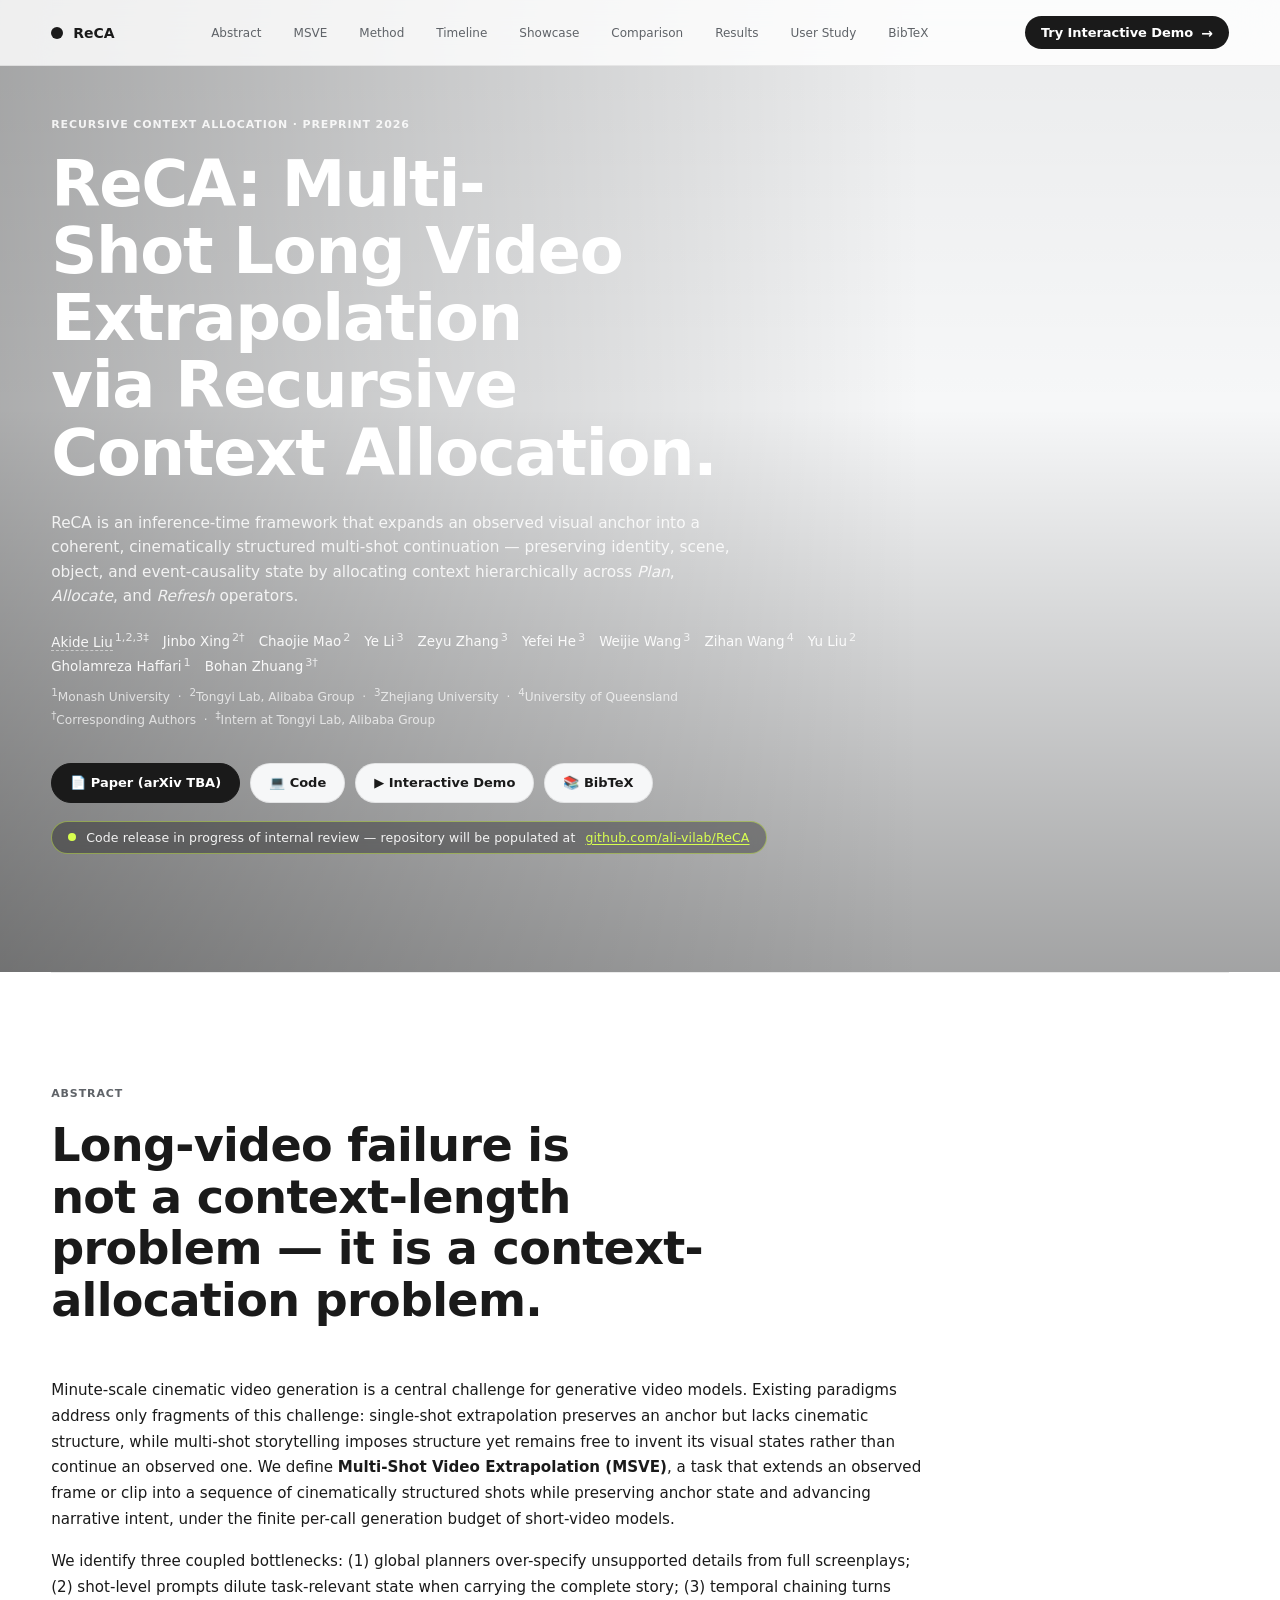
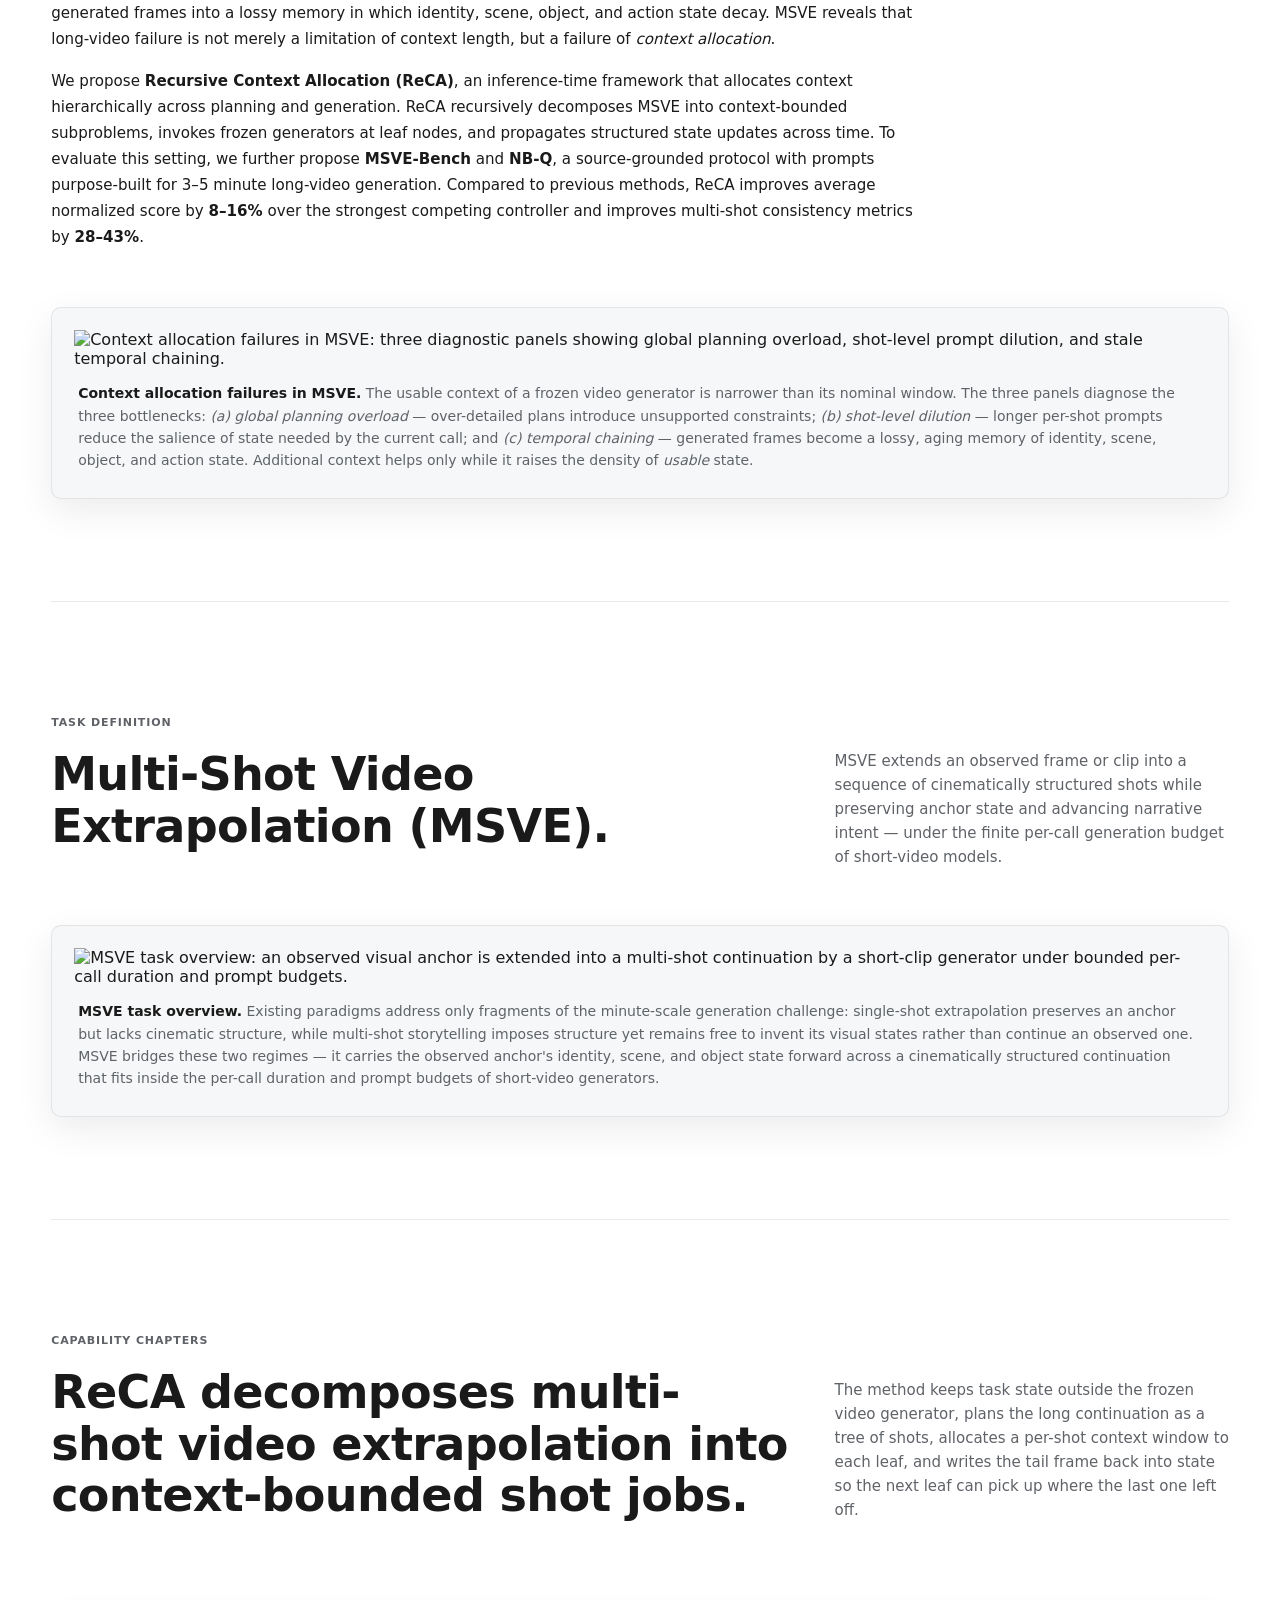
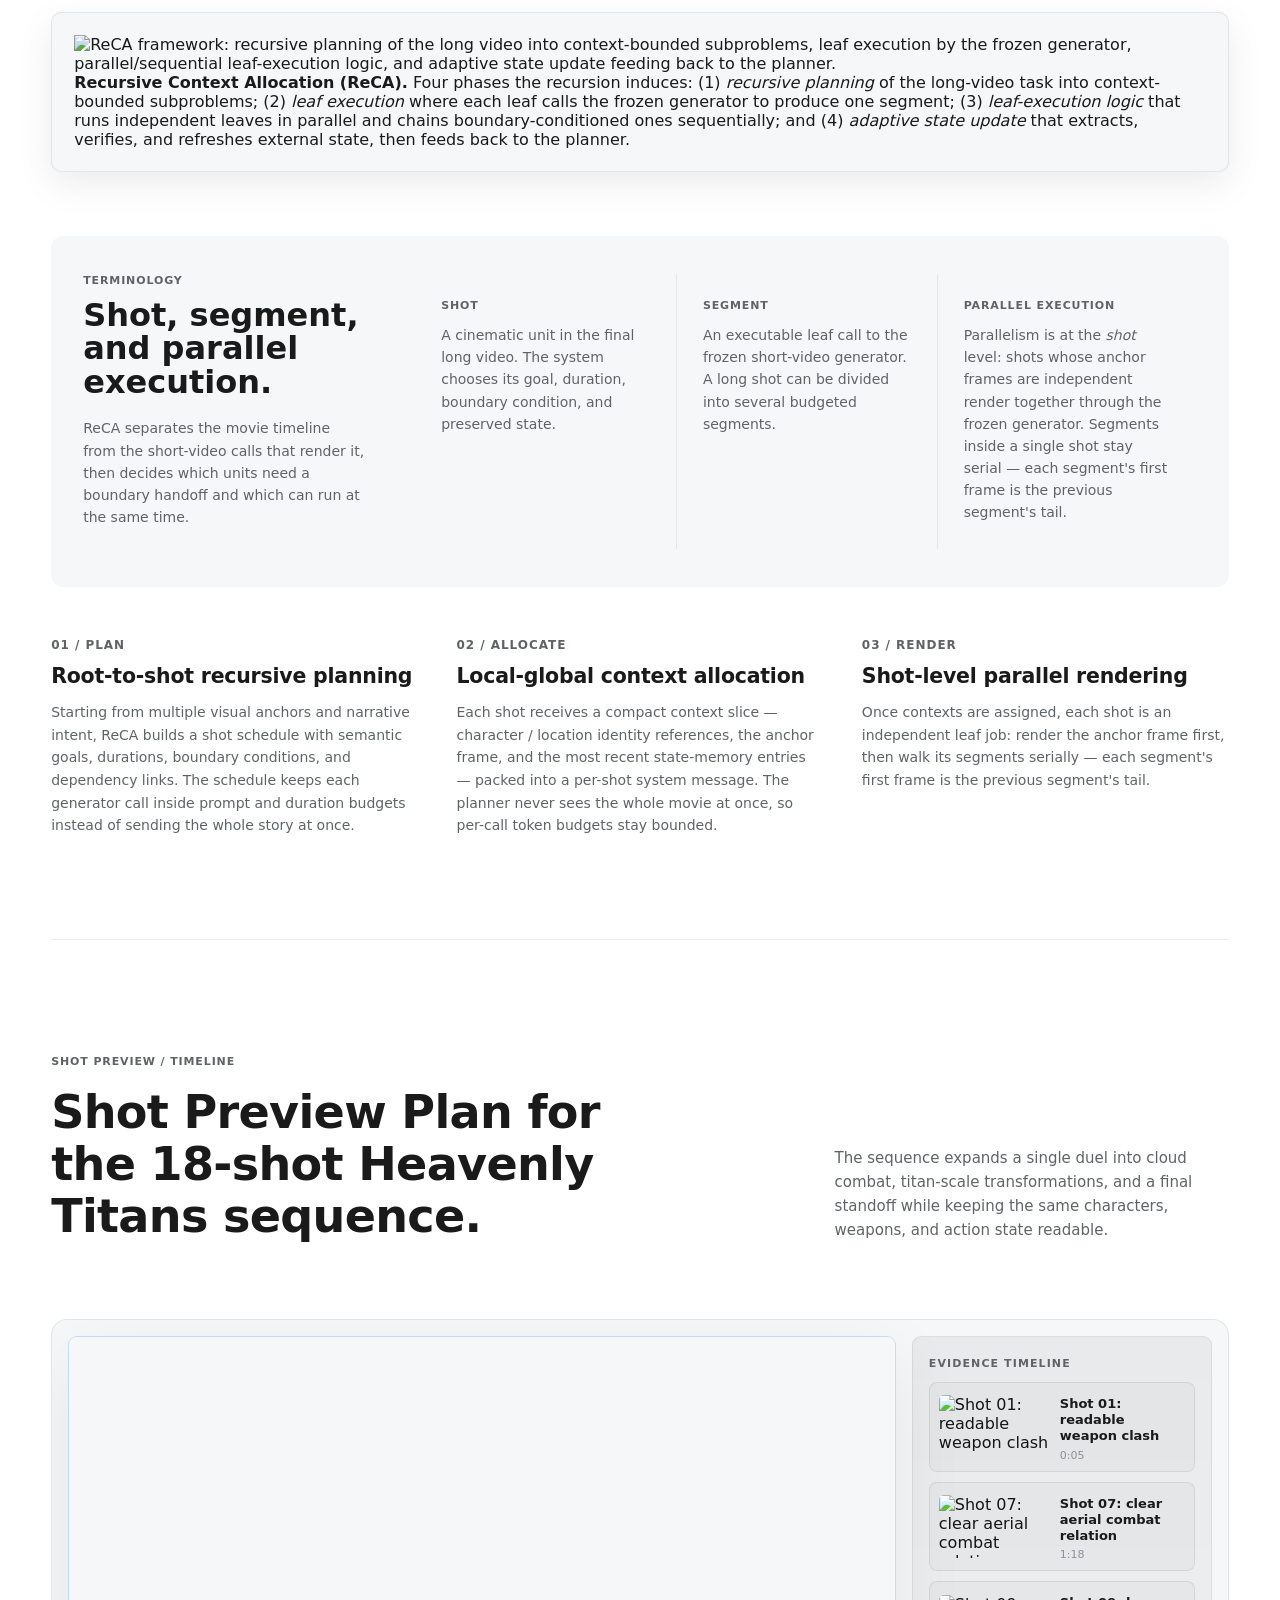
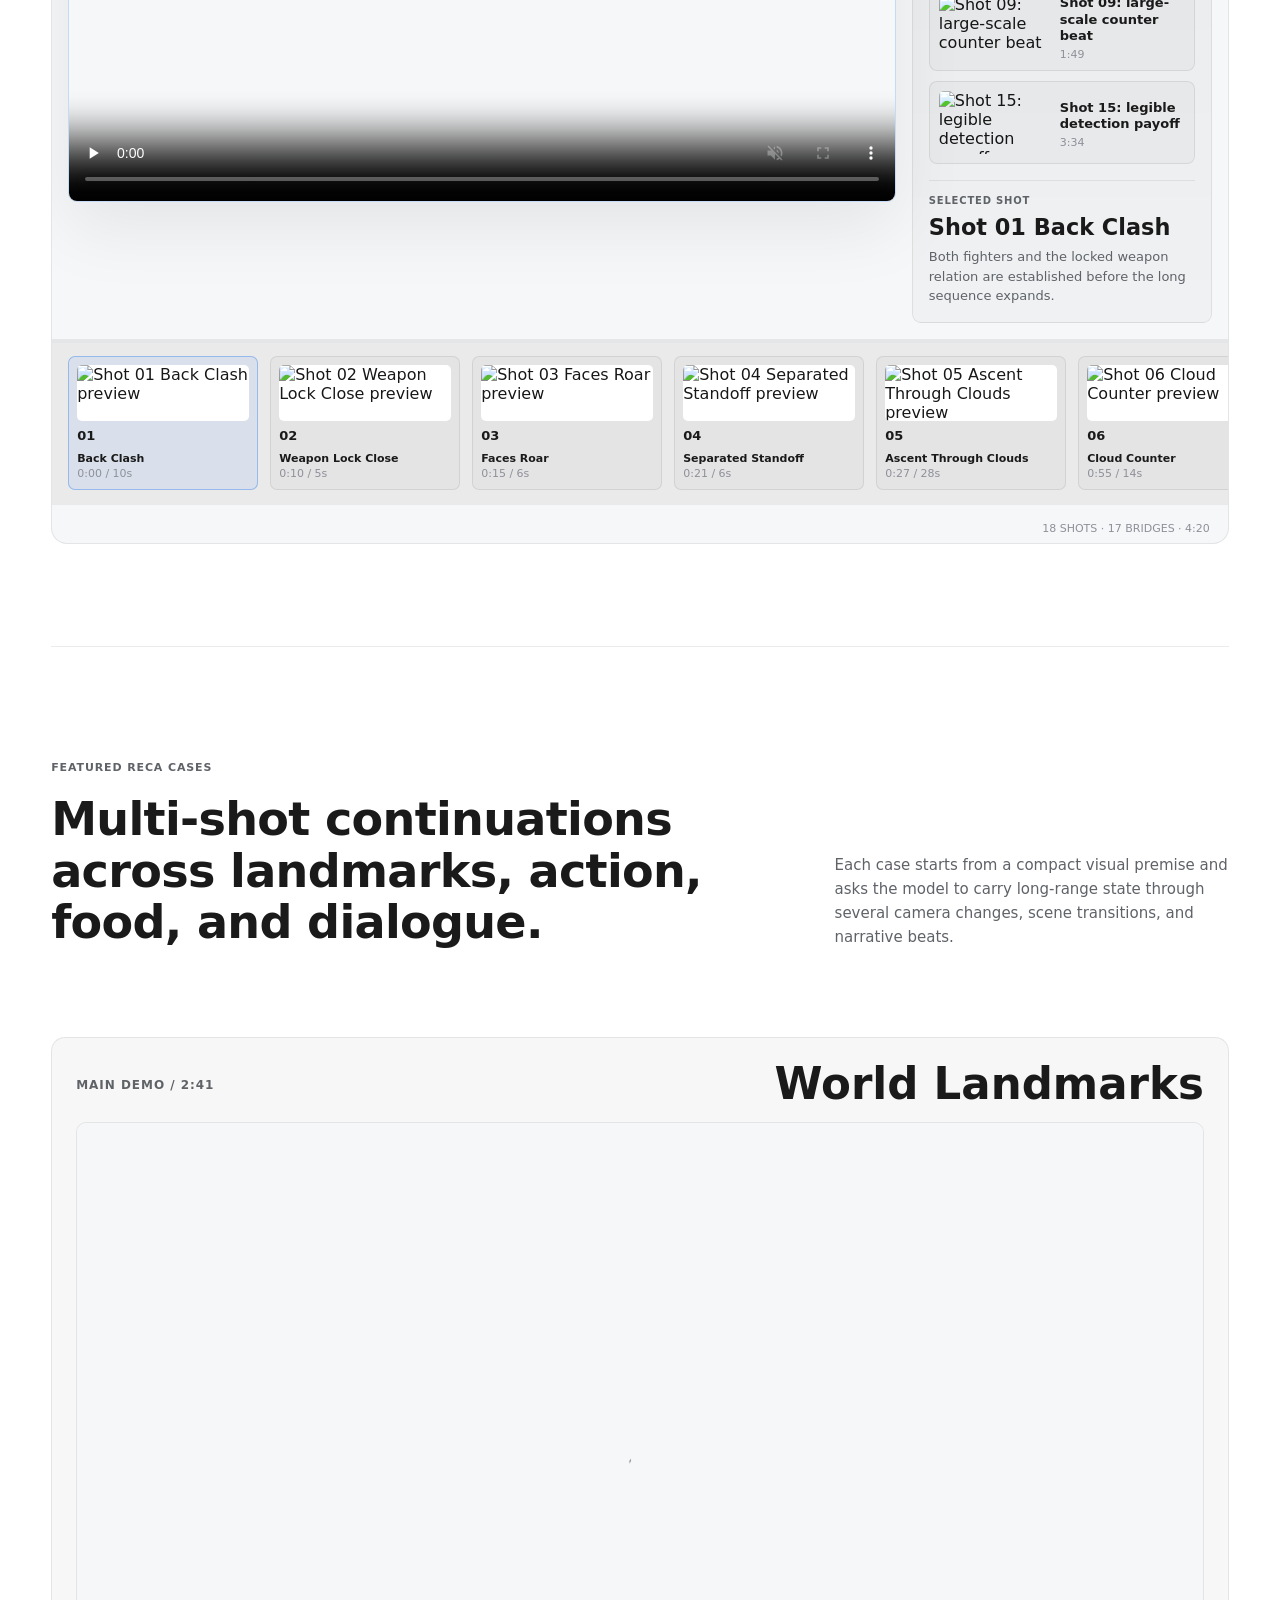
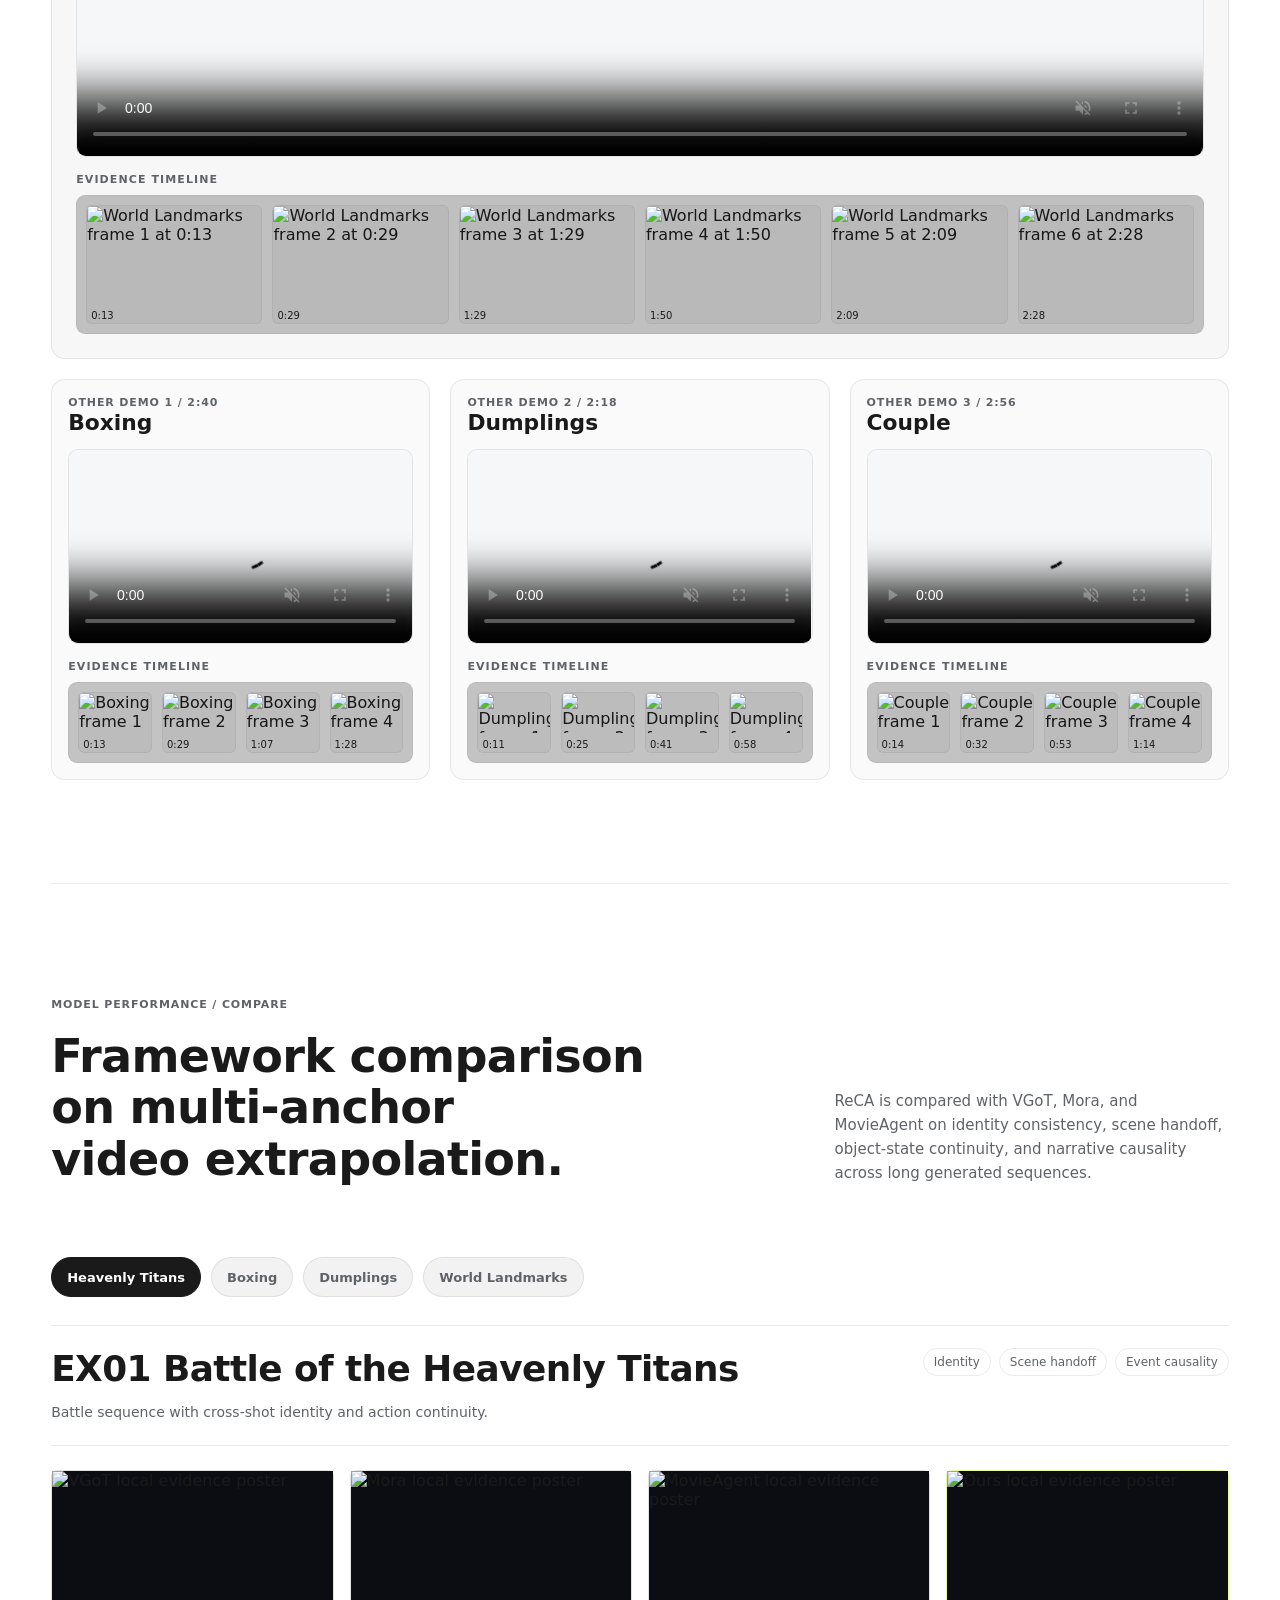
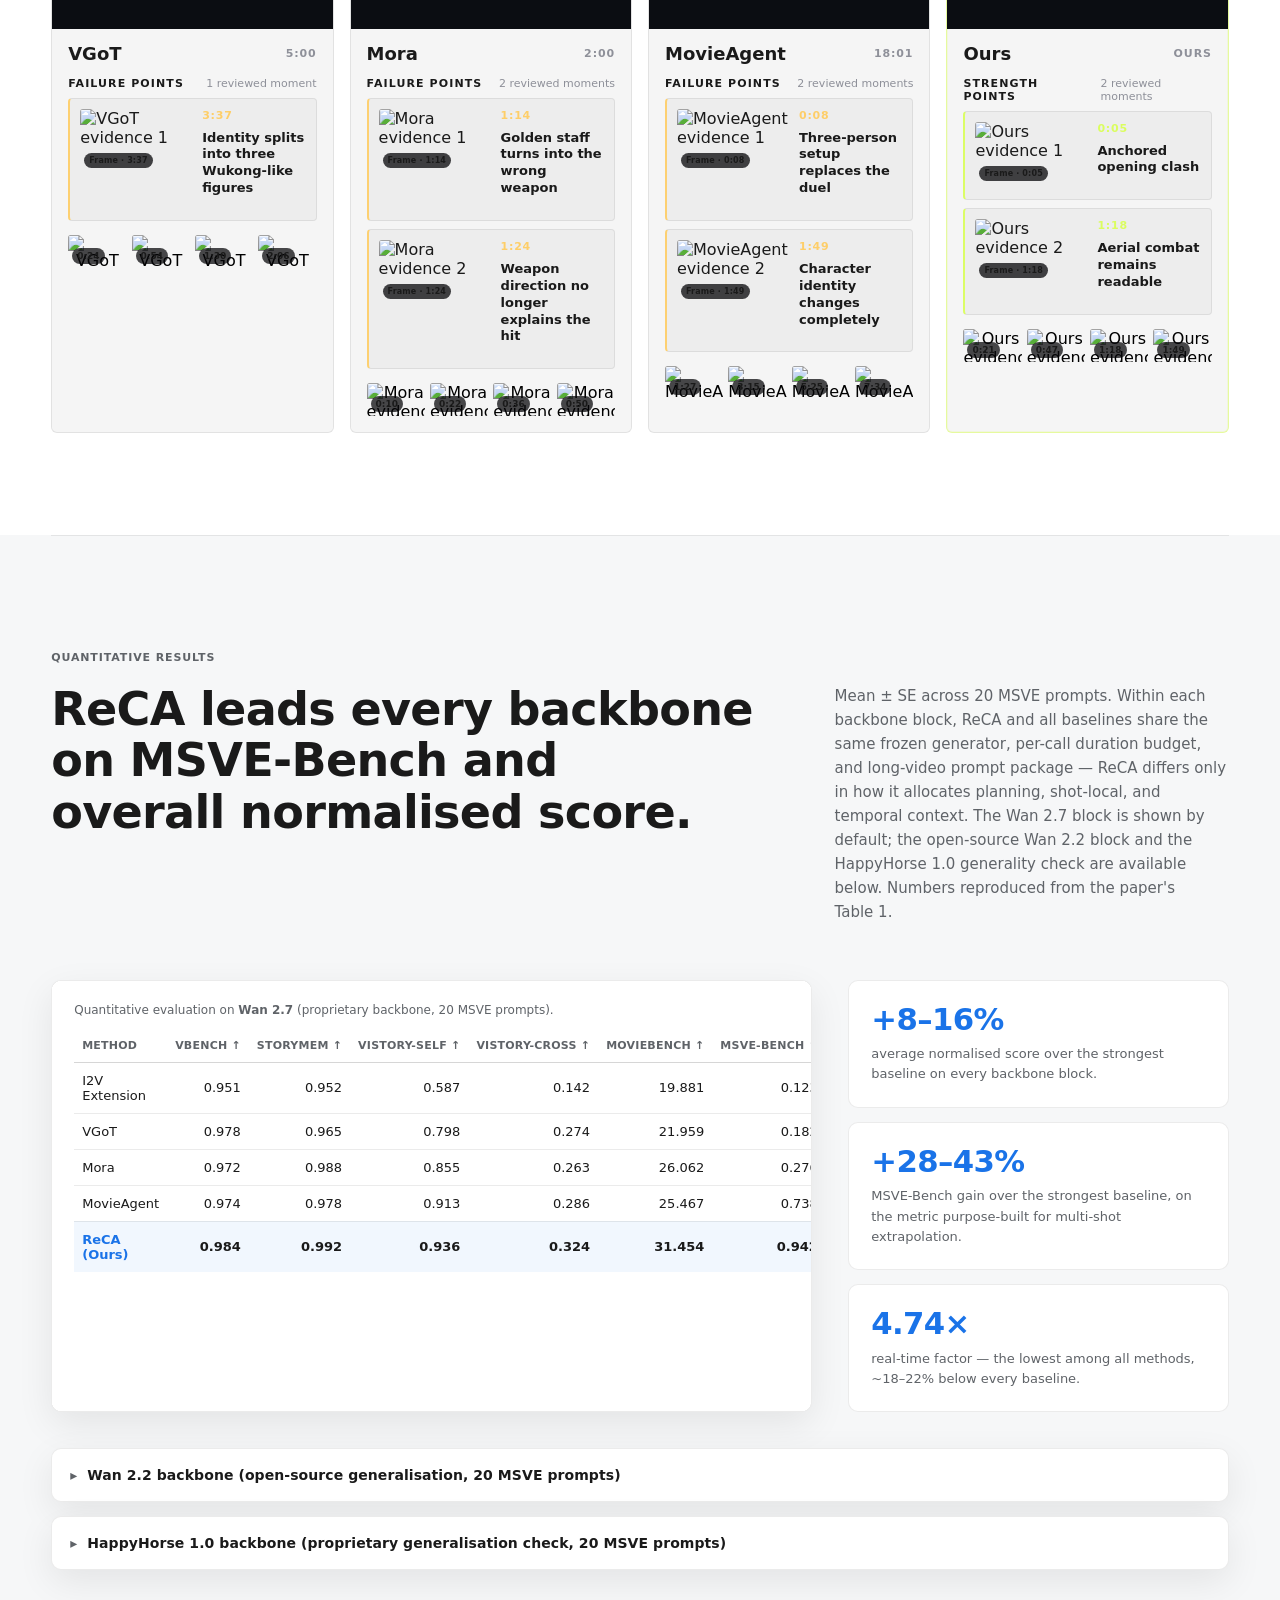
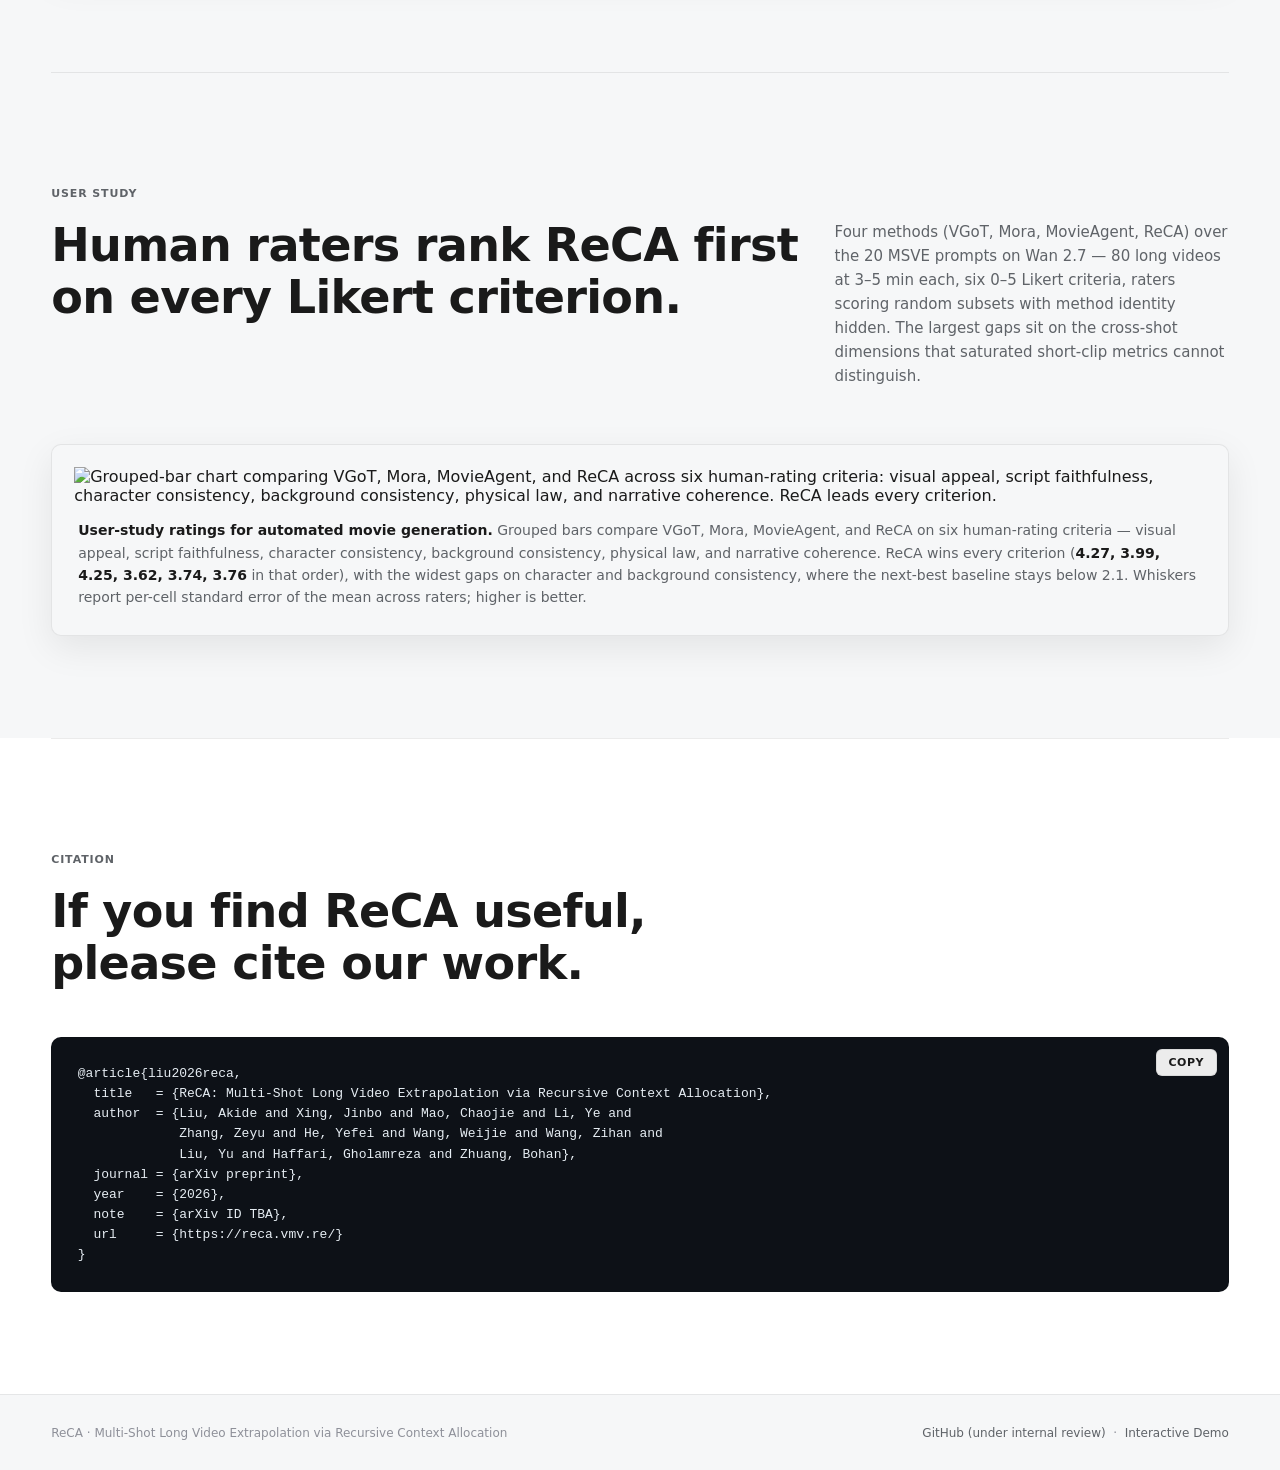
==== commit d0bde608: "Point code links to ali-vilab/ReCA and mark internal review Update GitHub references in the hero CTA" ====
--- a/index.html
+++ b/index.html
@@ -85,7 +85,7 @@
             <a class="button primary" href="#" aria-disabled="true" title="arXiv link coming soon">
               <span aria-hidden="true">📄</span>&nbsp;Paper (arXiv TBA)
             </a>
-            <a class="button" href="https://github.com/memoryoffish/ReCA" target="_blank" rel="noopener noreferrer">
+            <a class="button" href="https://github.com/ali-vilab/ReCA" target="_blank" rel="noopener noreferrer">
               <span aria-hidden="true">💻</span>&nbsp;Code
             </a>
             <a class="button" href="./demo/">
@@ -95,6 +95,11 @@
               <span aria-hidden="true">📚</span>&nbsp;BibTeX
             </a>
           </div>
+          <p class="hero-status" role="status">
+            <span class="status-dot" aria-hidden="true"></span>
+            Code release in progress of internal review — repository will be populated at
+            <a href="https://github.com/ali-vilab/ReCA" target="_blank" rel="noopener noreferrer">github.com/ali-vilab/ReCA</a>
+          </p>
         </div>
       </section>
 
@@ -563,7 +568,7 @@
     <footer class="page-footer">
       <span>ReCA · Multi-Shot Long Video Extrapolation via Recursive Context Allocation</span>
       <span>
-        <a href="https://github.com/memoryoffish/ReCA" target="_blank" rel="noopener noreferrer">GitHub</a>
+        <a href="https://github.com/ali-vilab/ReCA" target="_blank" rel="noopener noreferrer">GitHub (under internal review)</a>
         &nbsp;·&nbsp;
         <a href="./demo/">Interactive Demo</a>
       </span>
--- a/styles.css
+++ b/styles.css
@@ -238,6 +238,47 @@
   margin-top: 32px;
 }
 
+.hero-status {
+  align-items: center;
+  background: rgba(0, 0, 0, 0.32);
+  border: 1px solid rgba(216, 255, 79, 0.45);
+  border-radius: 999px;
+  color: rgba(255, 255, 255, 0.92);
+  display: inline-flex;
+  font-size: 12.5px;
+  font-weight: 500;
+  gap: 10px;
+  letter-spacing: 0.01em;
+  margin-top: 18px;
+  padding: 8px 16px;
+  width: fit-content;
+  backdrop-filter: blur(6px);
+  -webkit-backdrop-filter: blur(6px);
+}
+.hero-status a {
+  color: #d8ff4f;
+  text-decoration: underline;
+  text-underline-offset: 2px;
+}
+.hero-status a:hover { color: #ffffff; }
+
+.hero-status .status-dot {
+  background: #d8ff4f;
+  border-radius: 50%;
+  box-shadow: 0 0 0 0 rgba(216, 255, 79, 0.6);
+  display: inline-block;
+  flex: 0 0 auto;
+  height: 8px;
+  width: 8px;
+  animation: status-pulse 2.2s ease-in-out infinite;
+}
+
+@keyframes status-pulse {
+  0%   { box-shadow: 0 0 0 0 rgba(216, 255, 79, 0.55); }
+  70%  { box-shadow: 0 0 0 8px rgba(216, 255, 79, 0); }
+  100% { box-shadow: 0 0 0 0 rgba(216, 255, 79, 0); }
+}
+
 .button {
   align-items: center;
   background: var(--bg-2);
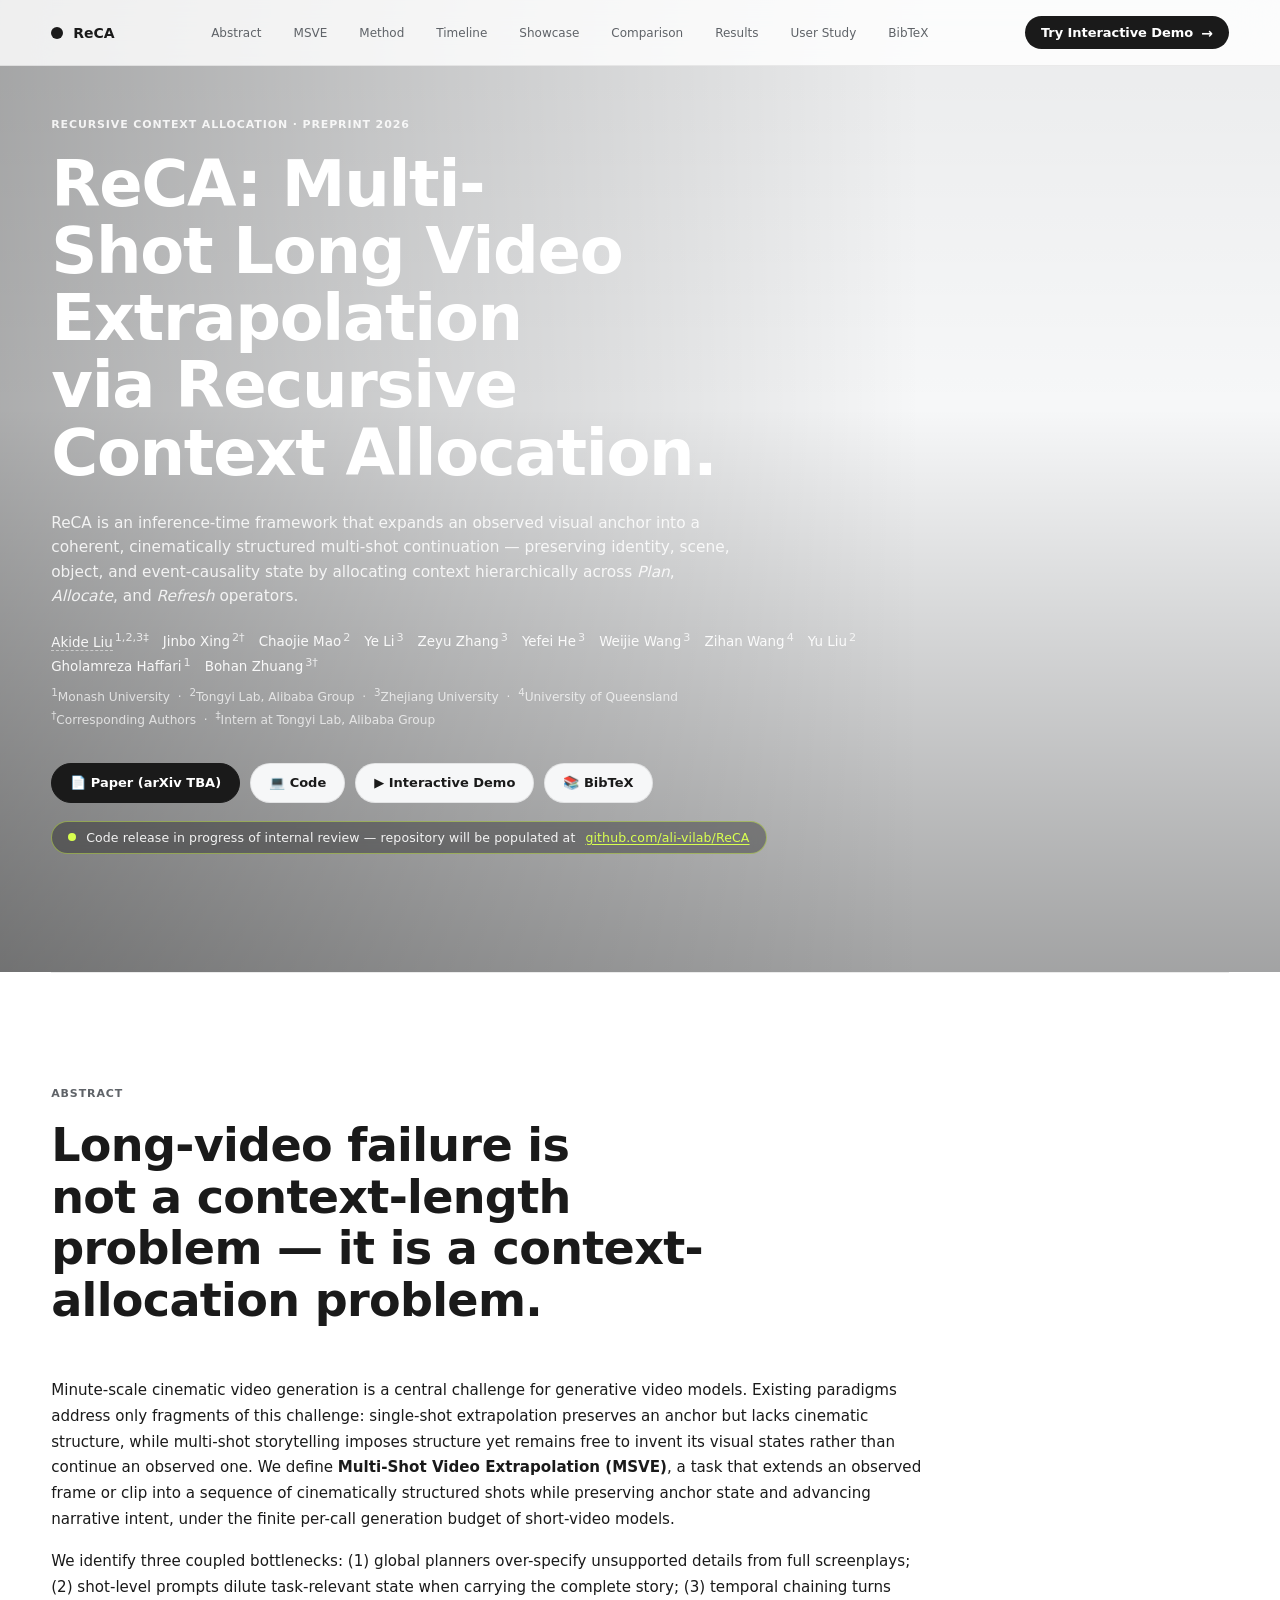
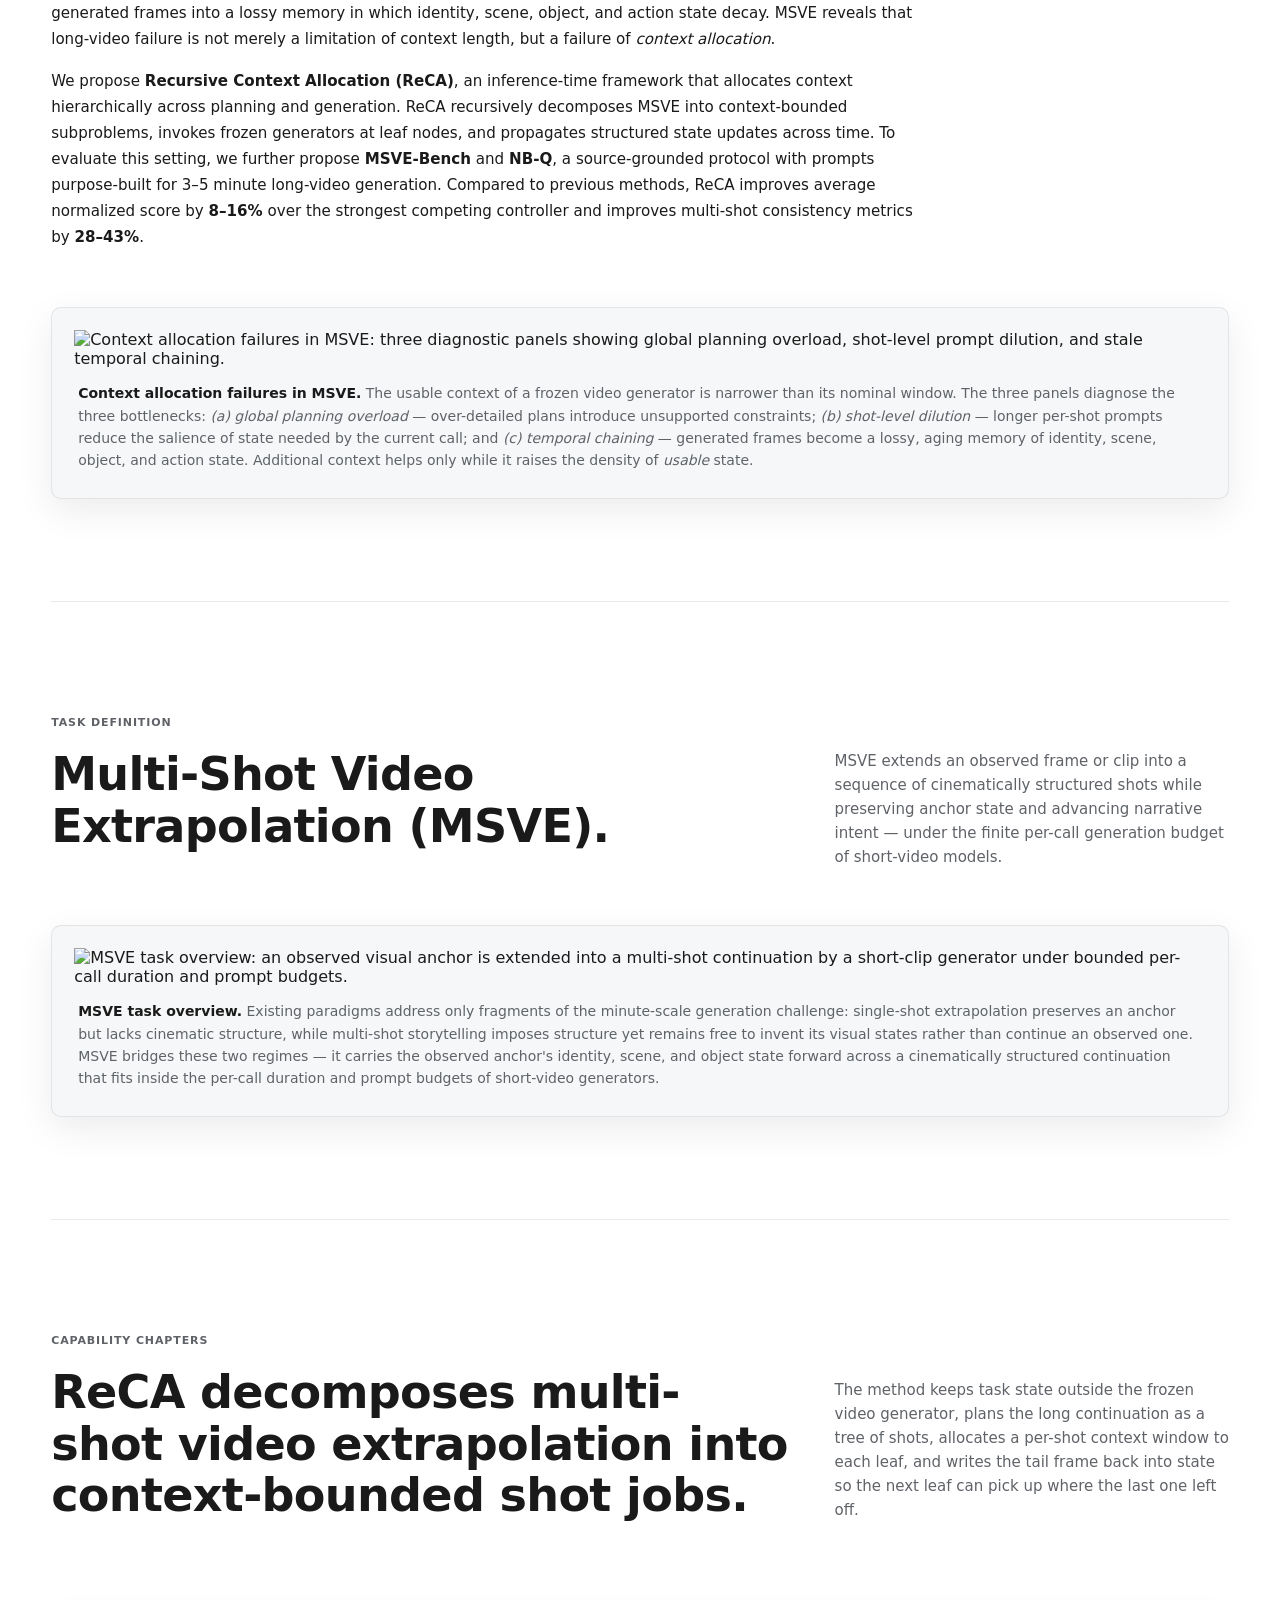
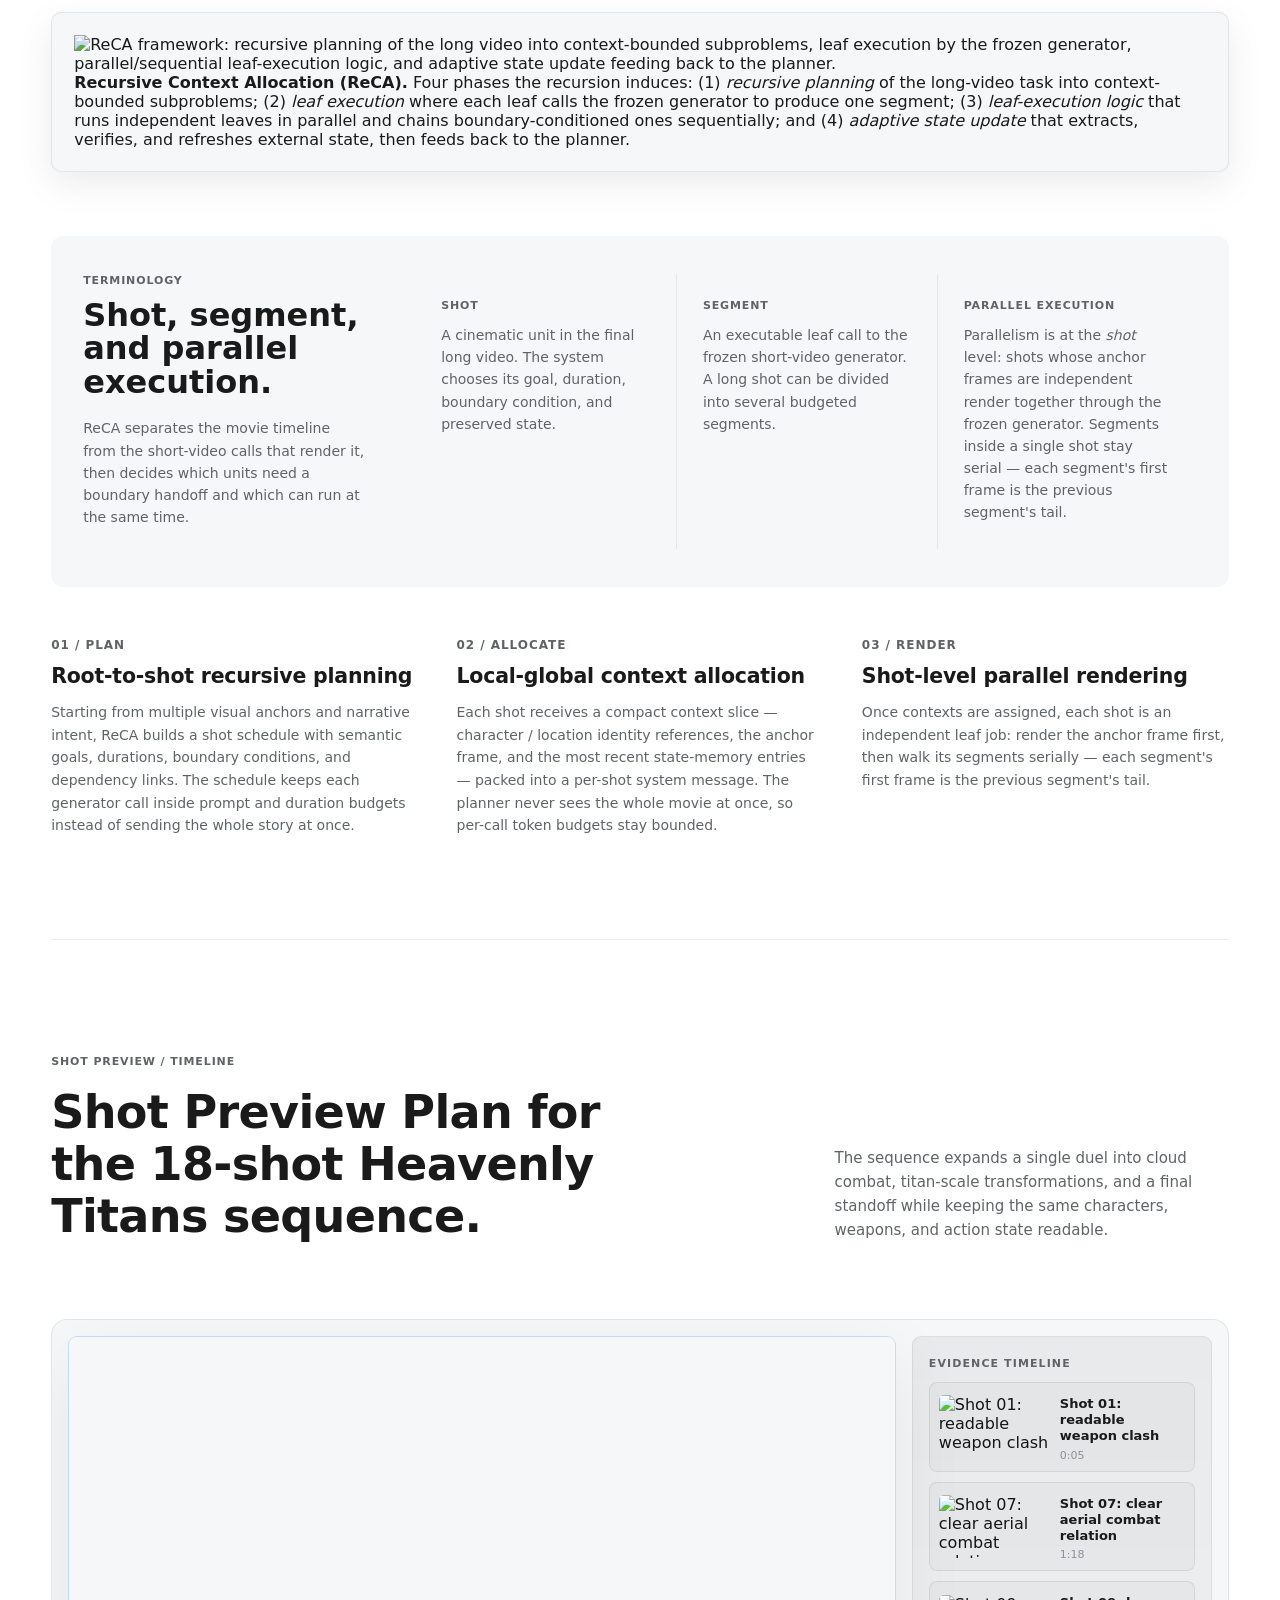
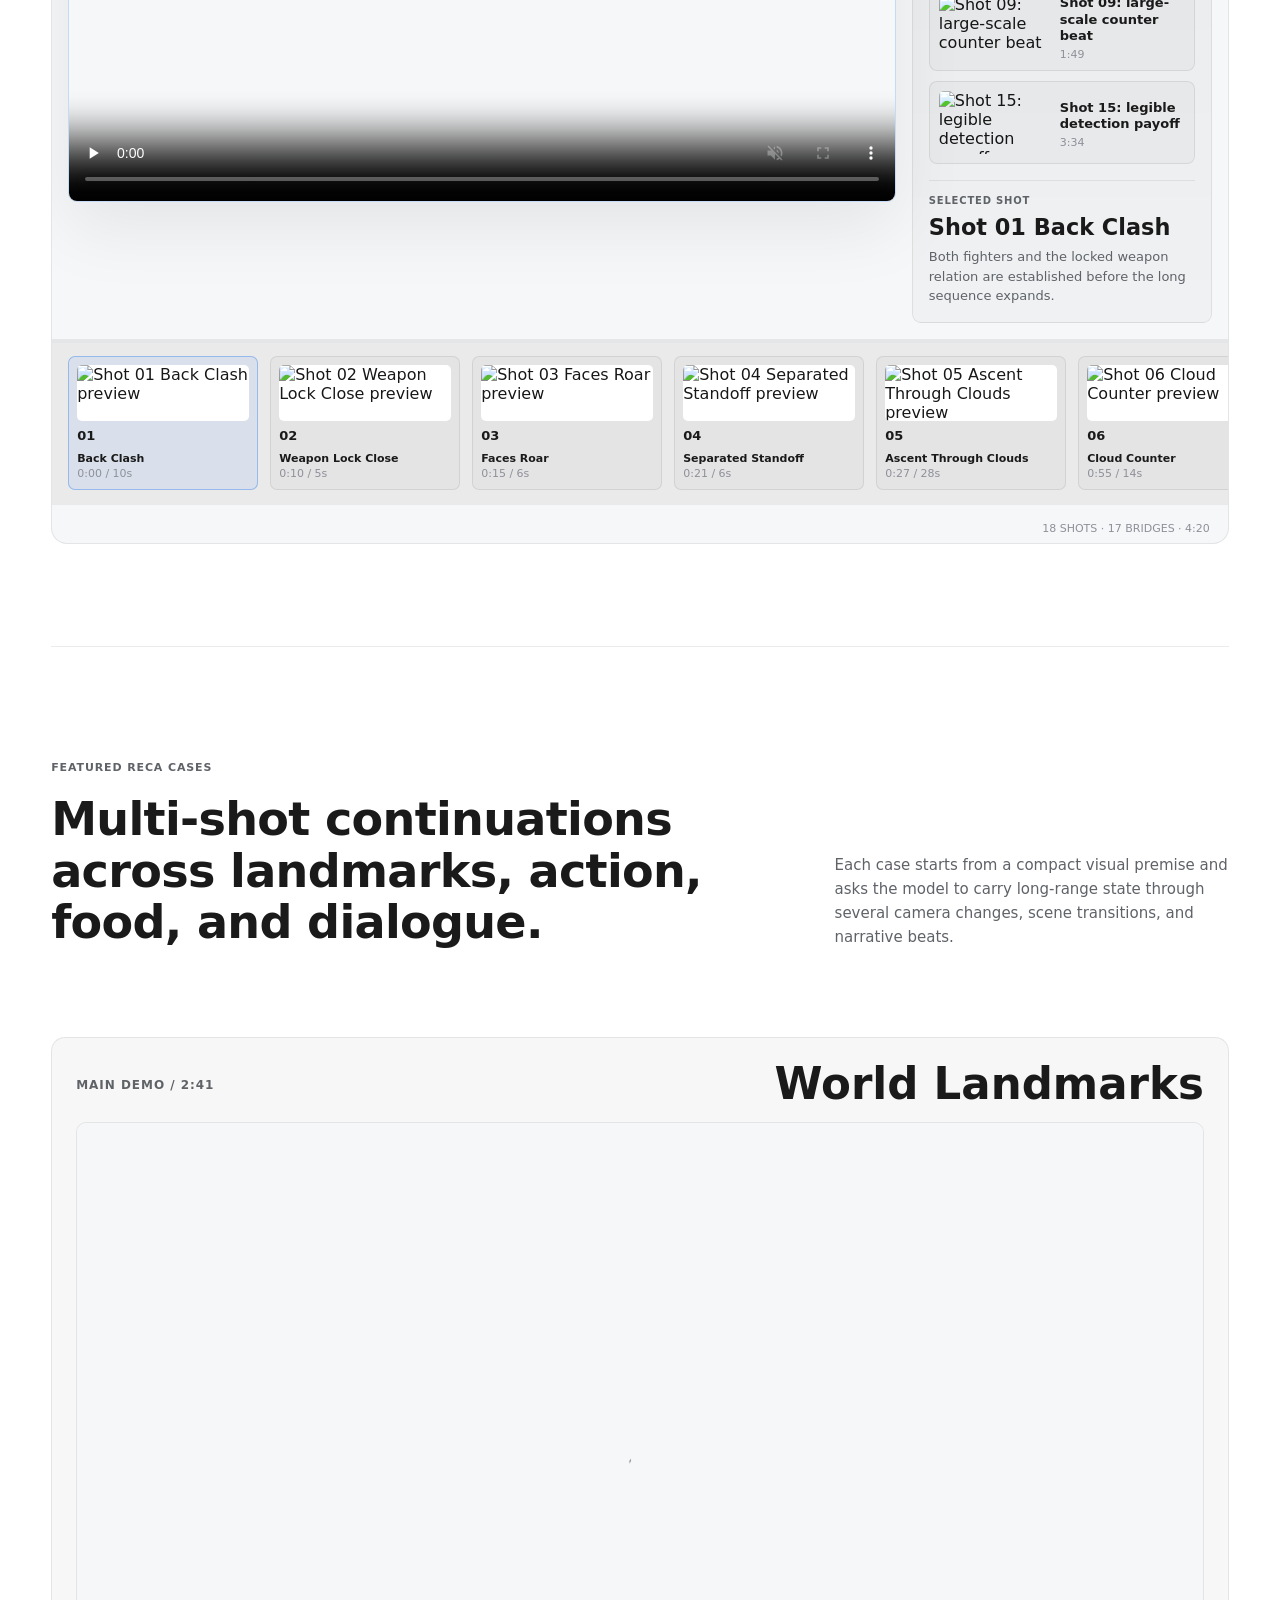
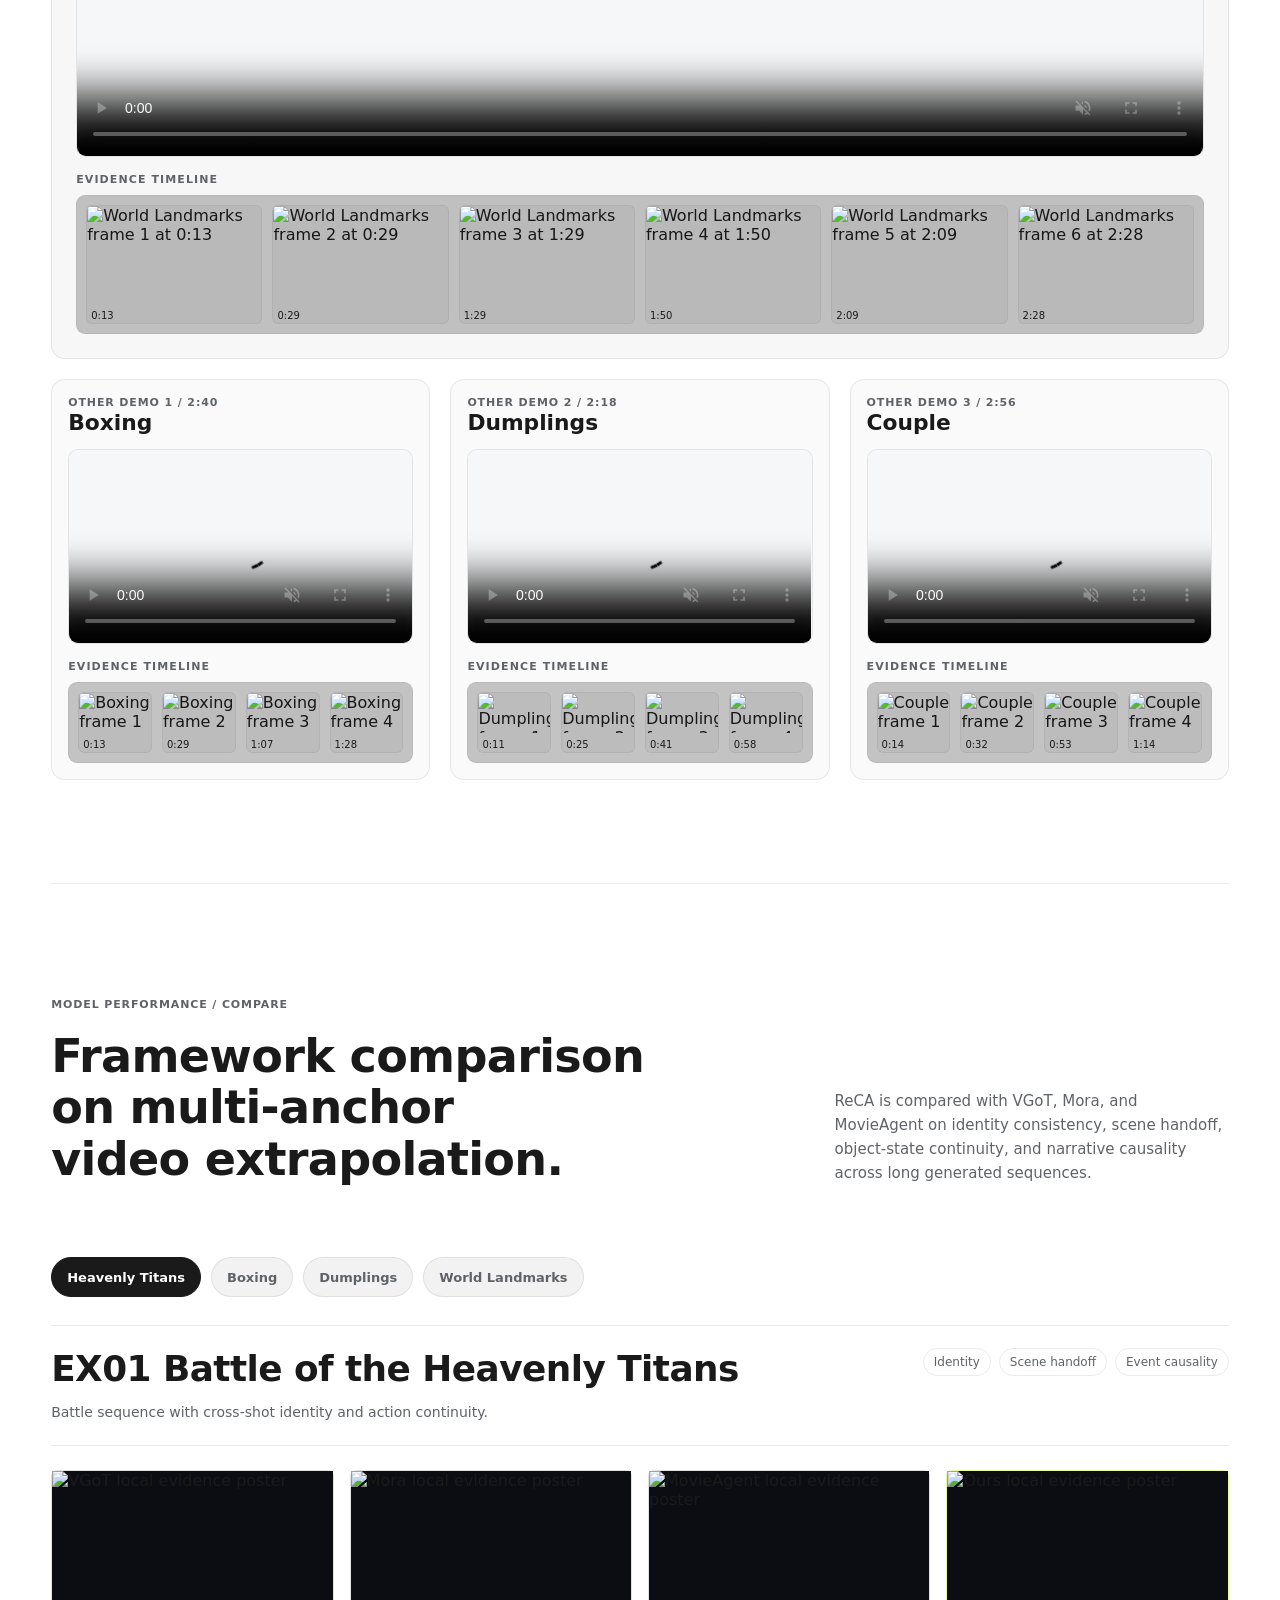
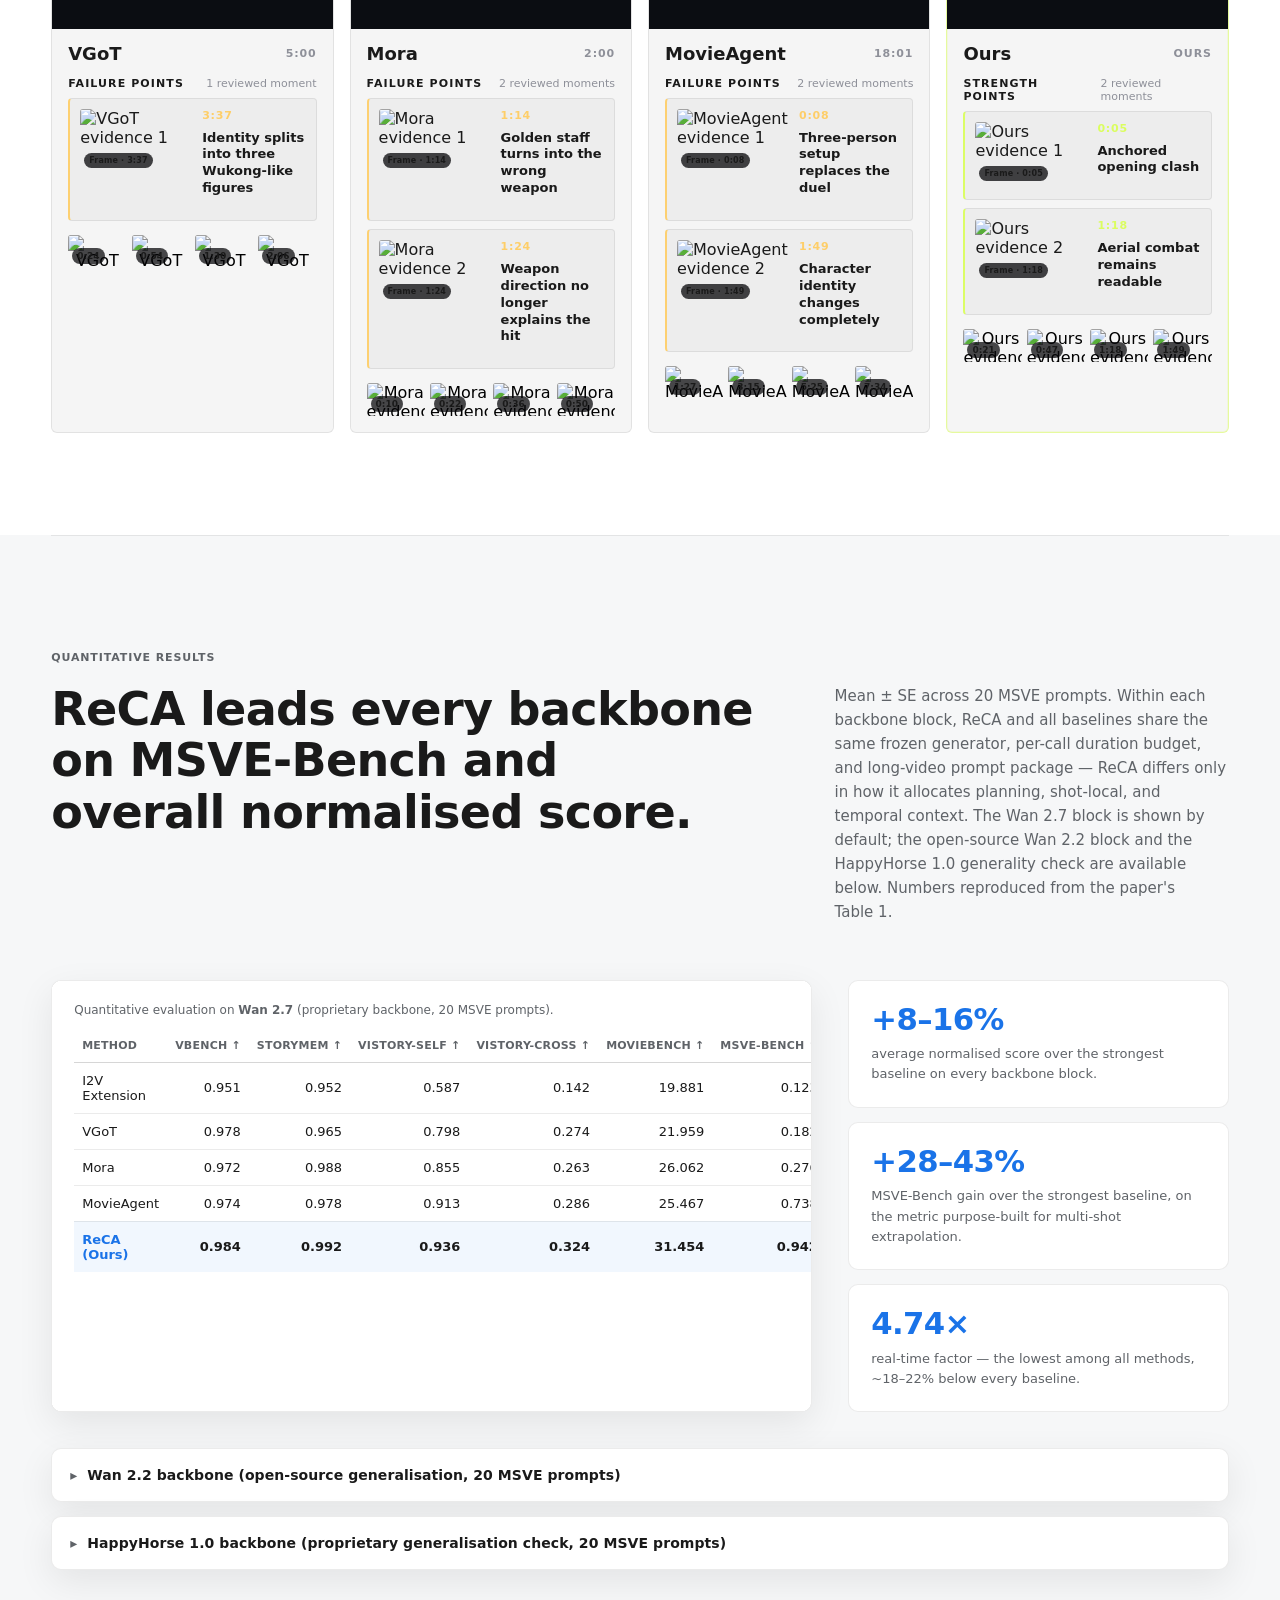
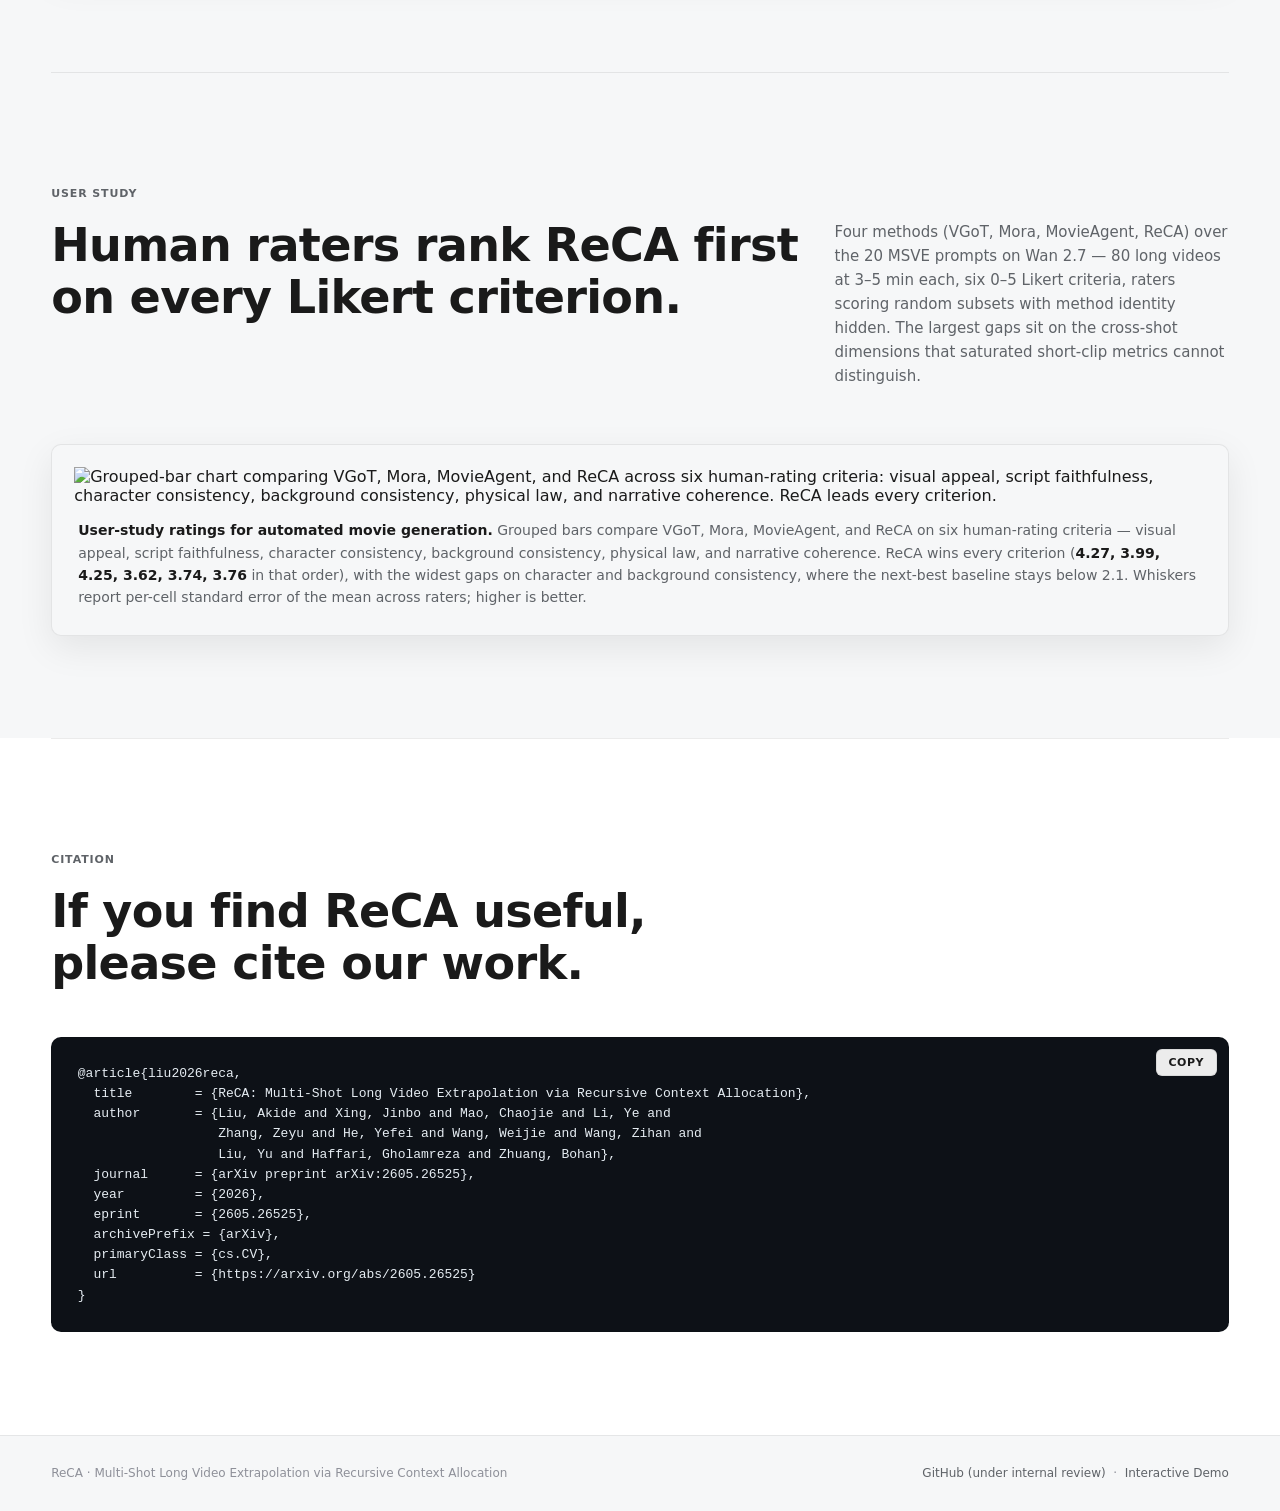
==== commit b16241cb: "docs: update BibTeX with arXiv:2605.26525" ====
--- a/index.html
+++ b/index.html
@@ -551,14 +551,16 @@
         <div class="bibtex-shell">
           <button type="button" class="bibtex-copy" id="bibtexCopy" aria-label="Copy BibTeX to clipboard">Copy</button>
           <pre id="bibtexBlock"><code>@article{liu2026reca,
-  title   = {ReCA: Multi-Shot Long Video Extrapolation via Recursive Context Allocation},
-  author  = {Liu, Akide and Xing, Jinbo and Mao, Chaojie and Li, Ye and
-             Zhang, Zeyu and He, Yefei and Wang, Weijie and Wang, Zihan and
-             Liu, Yu and Haffari, Gholamreza and Zhuang, Bohan},
-  journal = {arXiv preprint},
-  year    = {2026},
-  note    = {arXiv ID TBA},
-  url     = {https://reca.vmv.re/}
+  title        = {ReCA: Multi-Shot Long Video Extrapolation via Recursive Context Allocation},
+  author       = {Liu, Akide and Xing, Jinbo and Mao, Chaojie and Li, Ye and
+                  Zhang, Zeyu and He, Yefei and Wang, Weijie and Wang, Zihan and
+                  Liu, Yu and Haffari, Gholamreza and Zhuang, Bohan},
+  journal      = {arXiv preprint arXiv:2605.26525},
+  year         = {2026},
+  eprint       = {2605.26525},
+  archivePrefix = {arXiv},
+  primaryClass = {cs.CV},
+  url          = {https://arxiv.org/abs/2605.26525}
 }</code></pre>
         </div>
       </section>
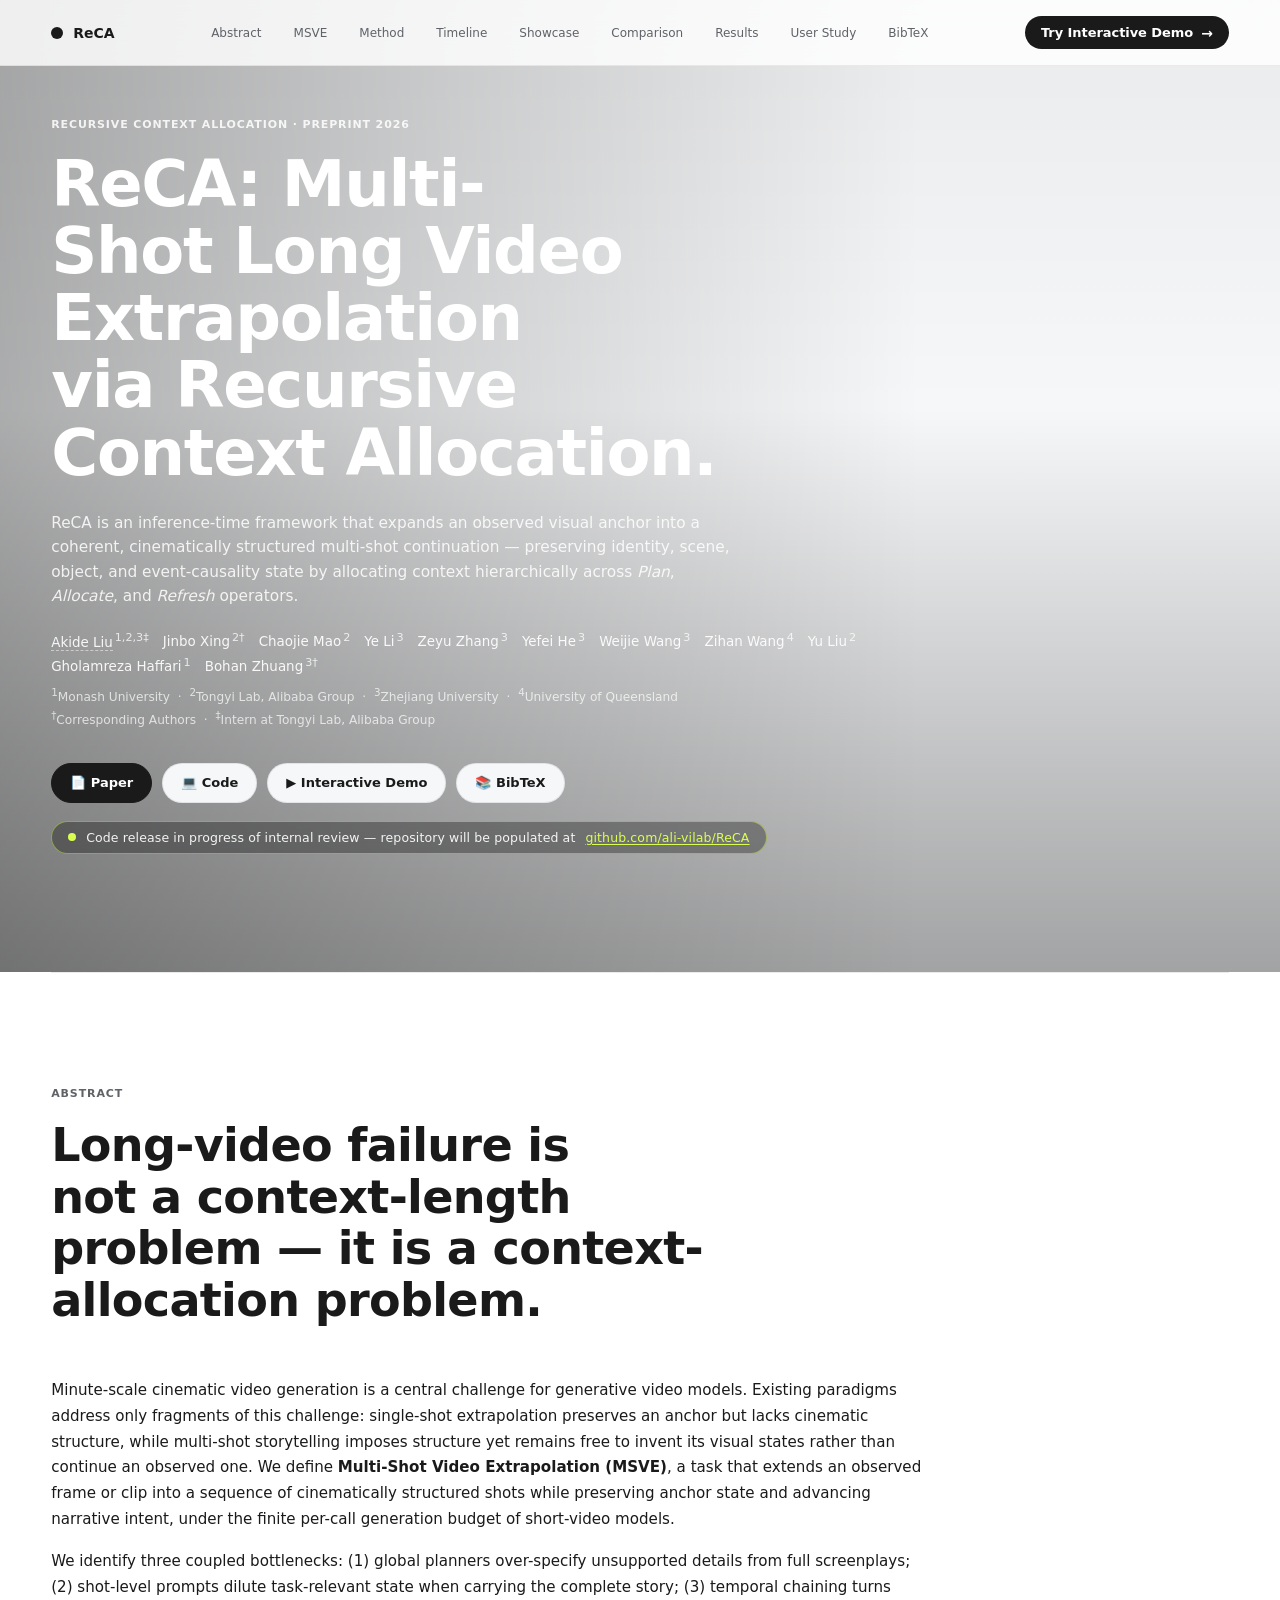
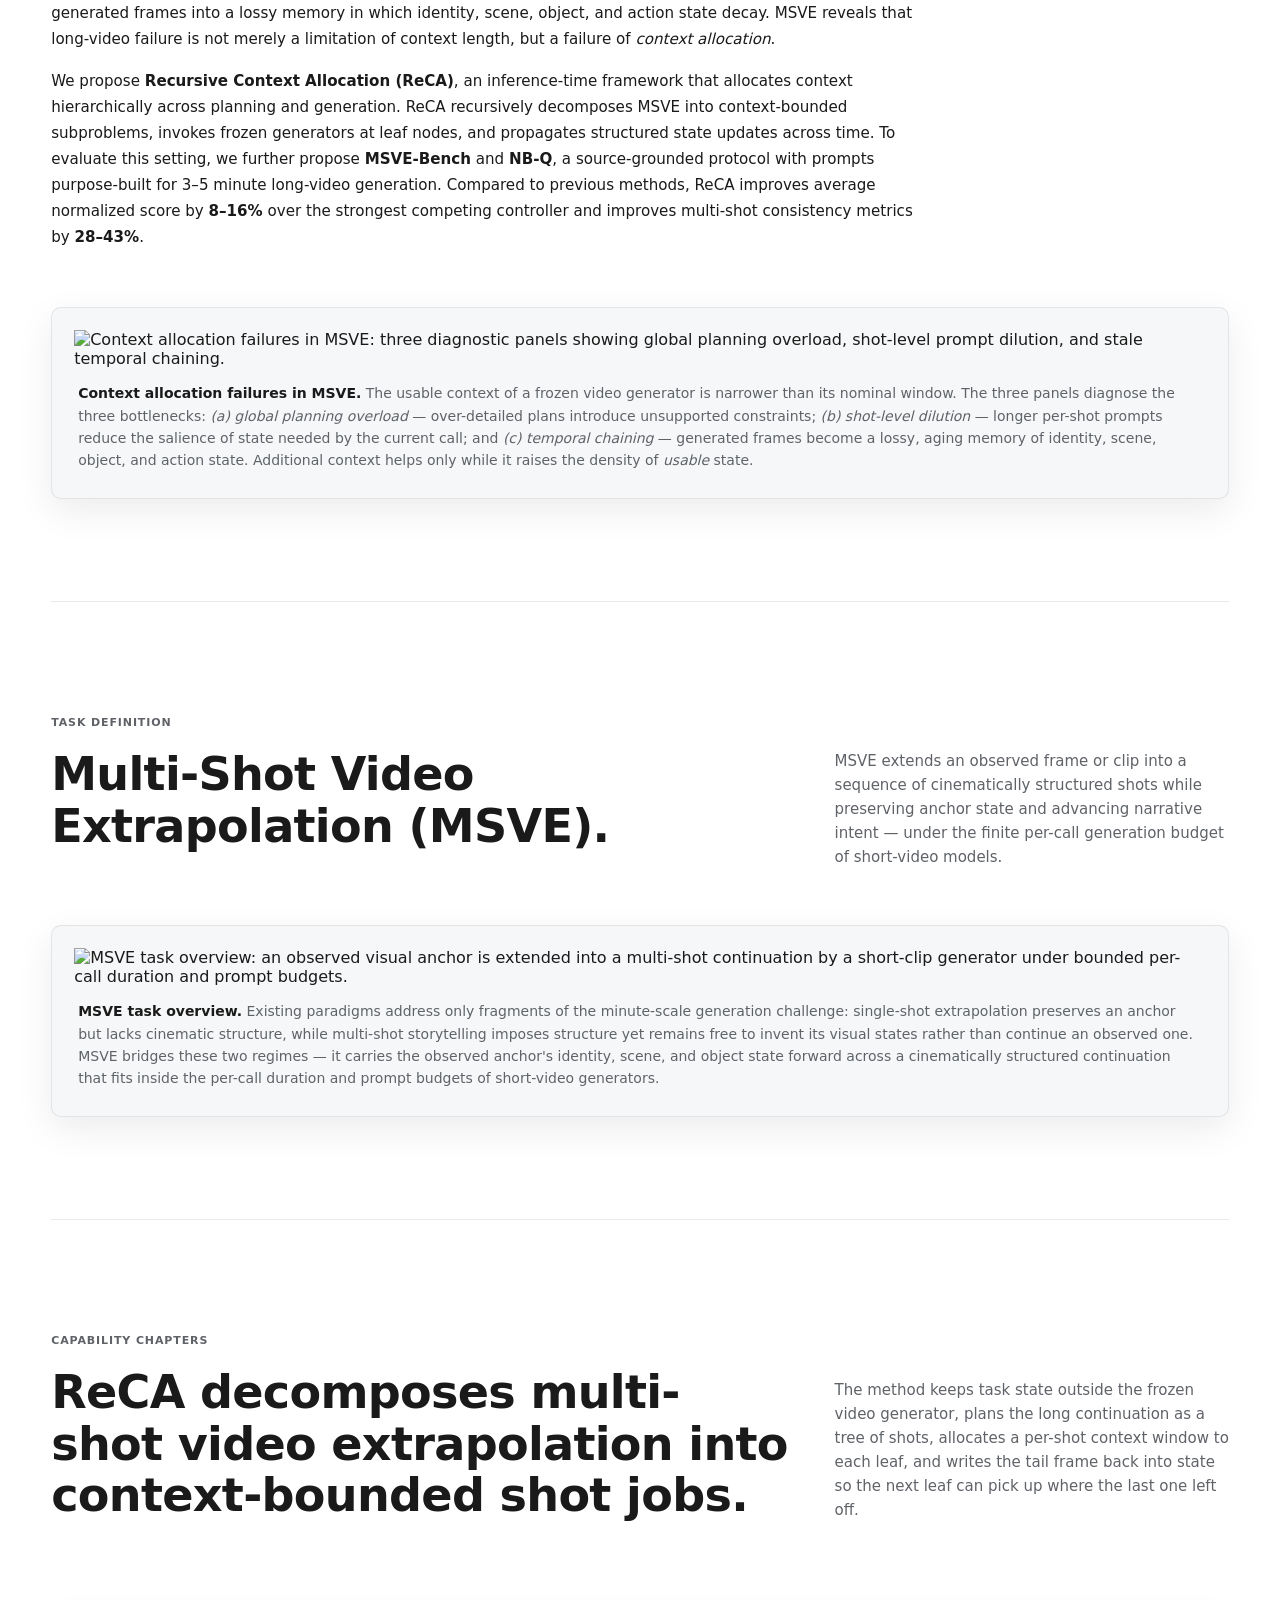
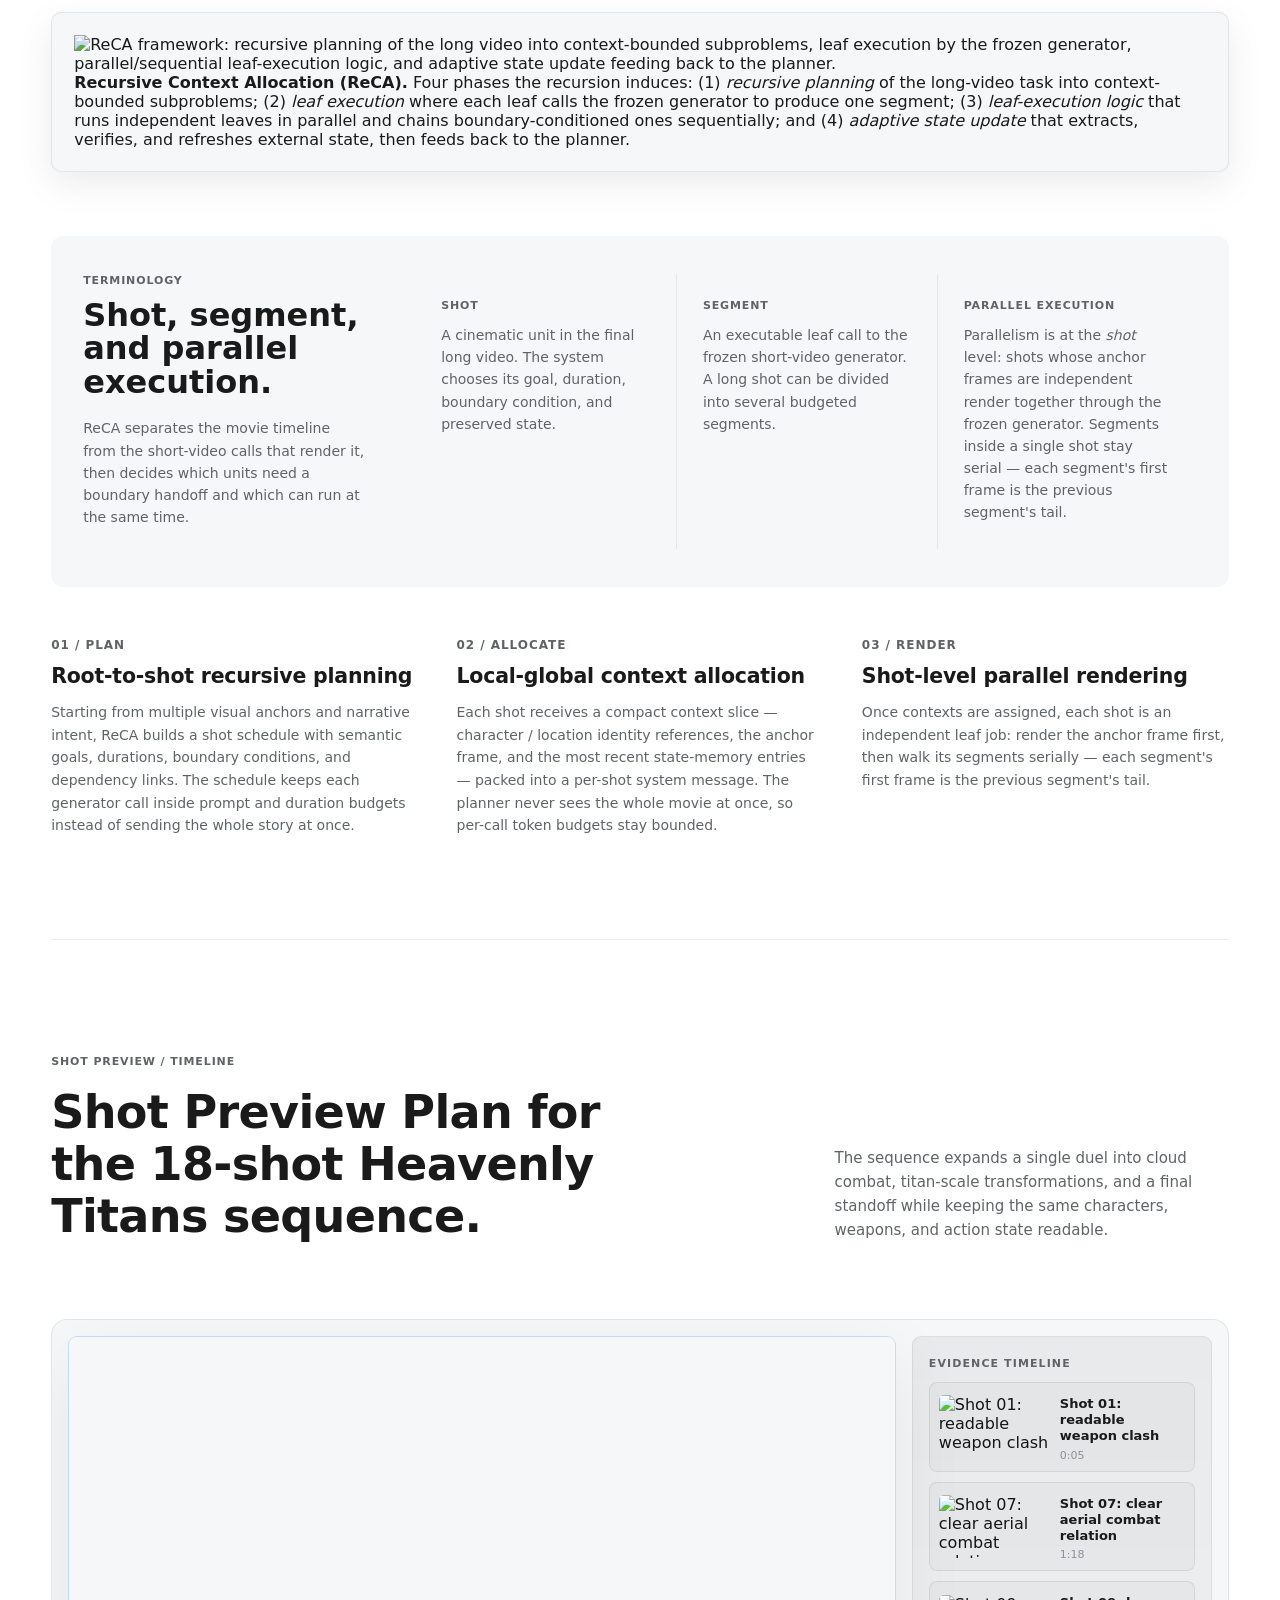
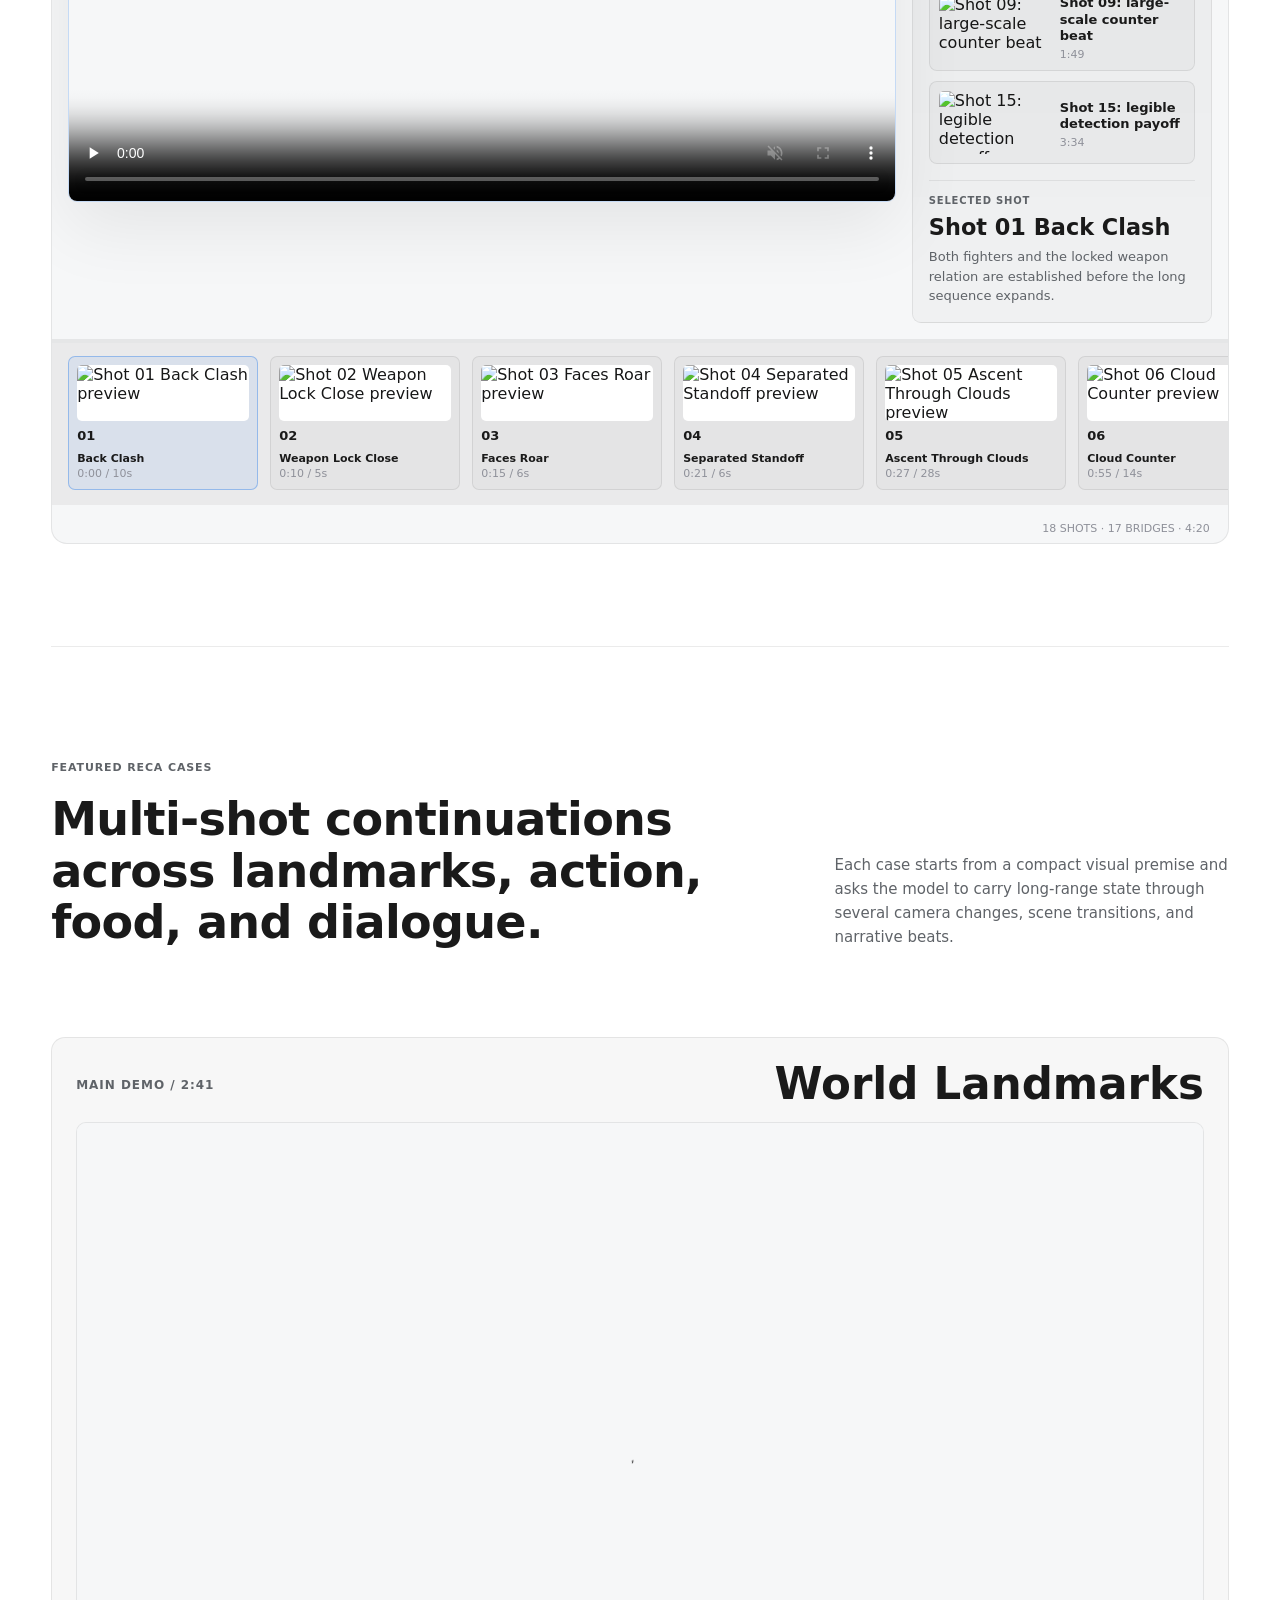
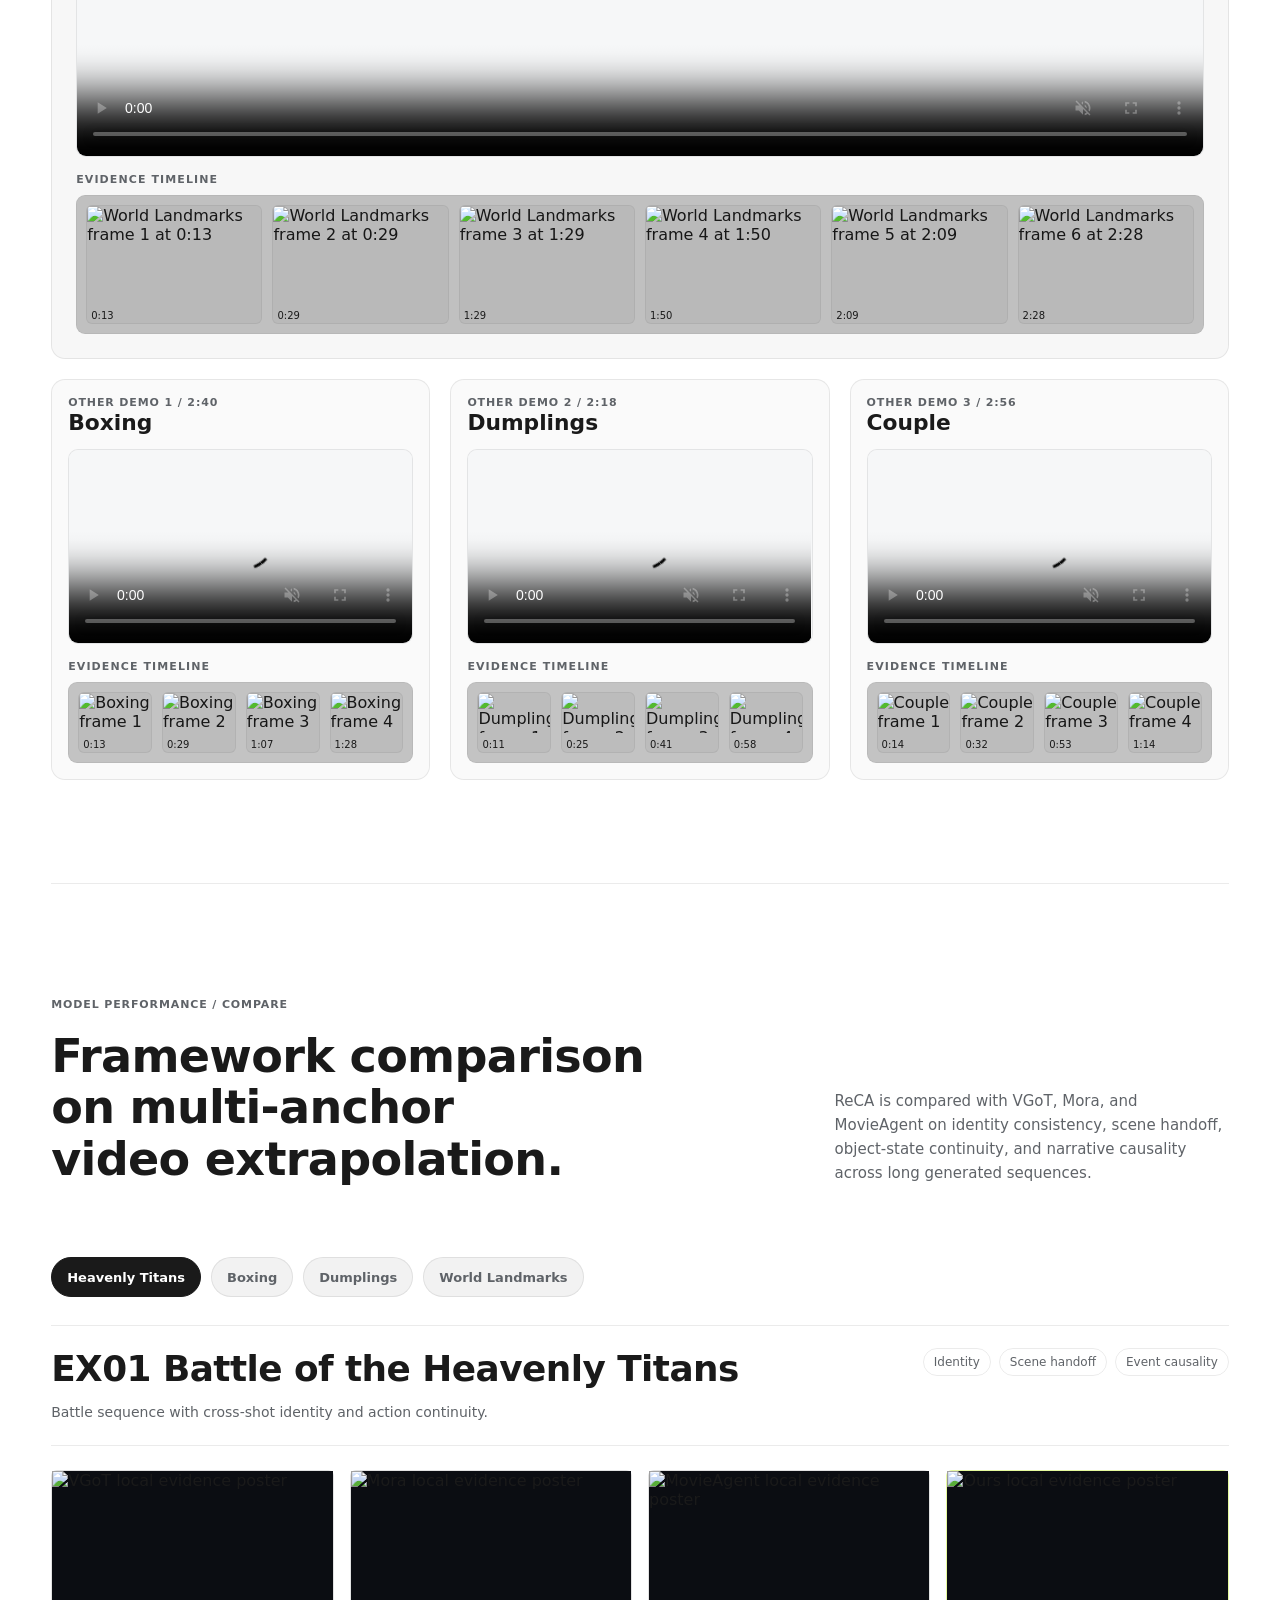
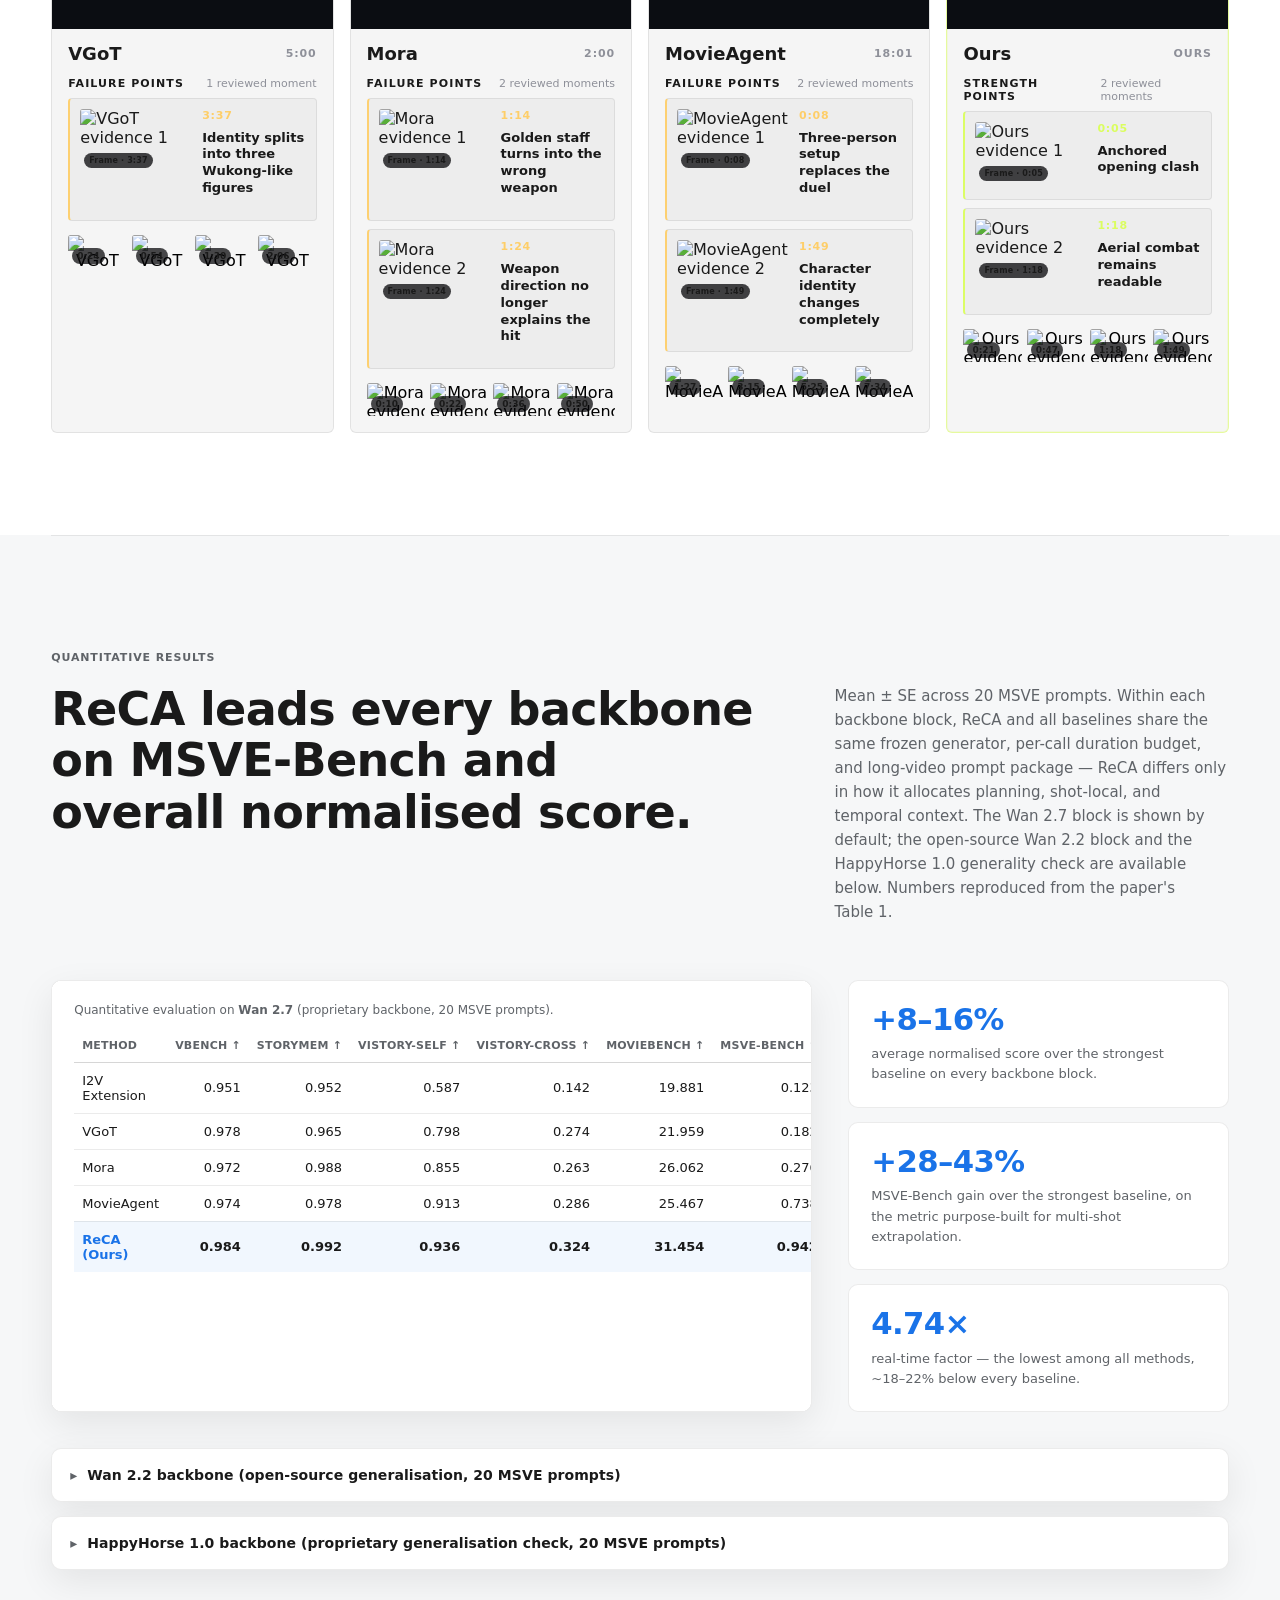
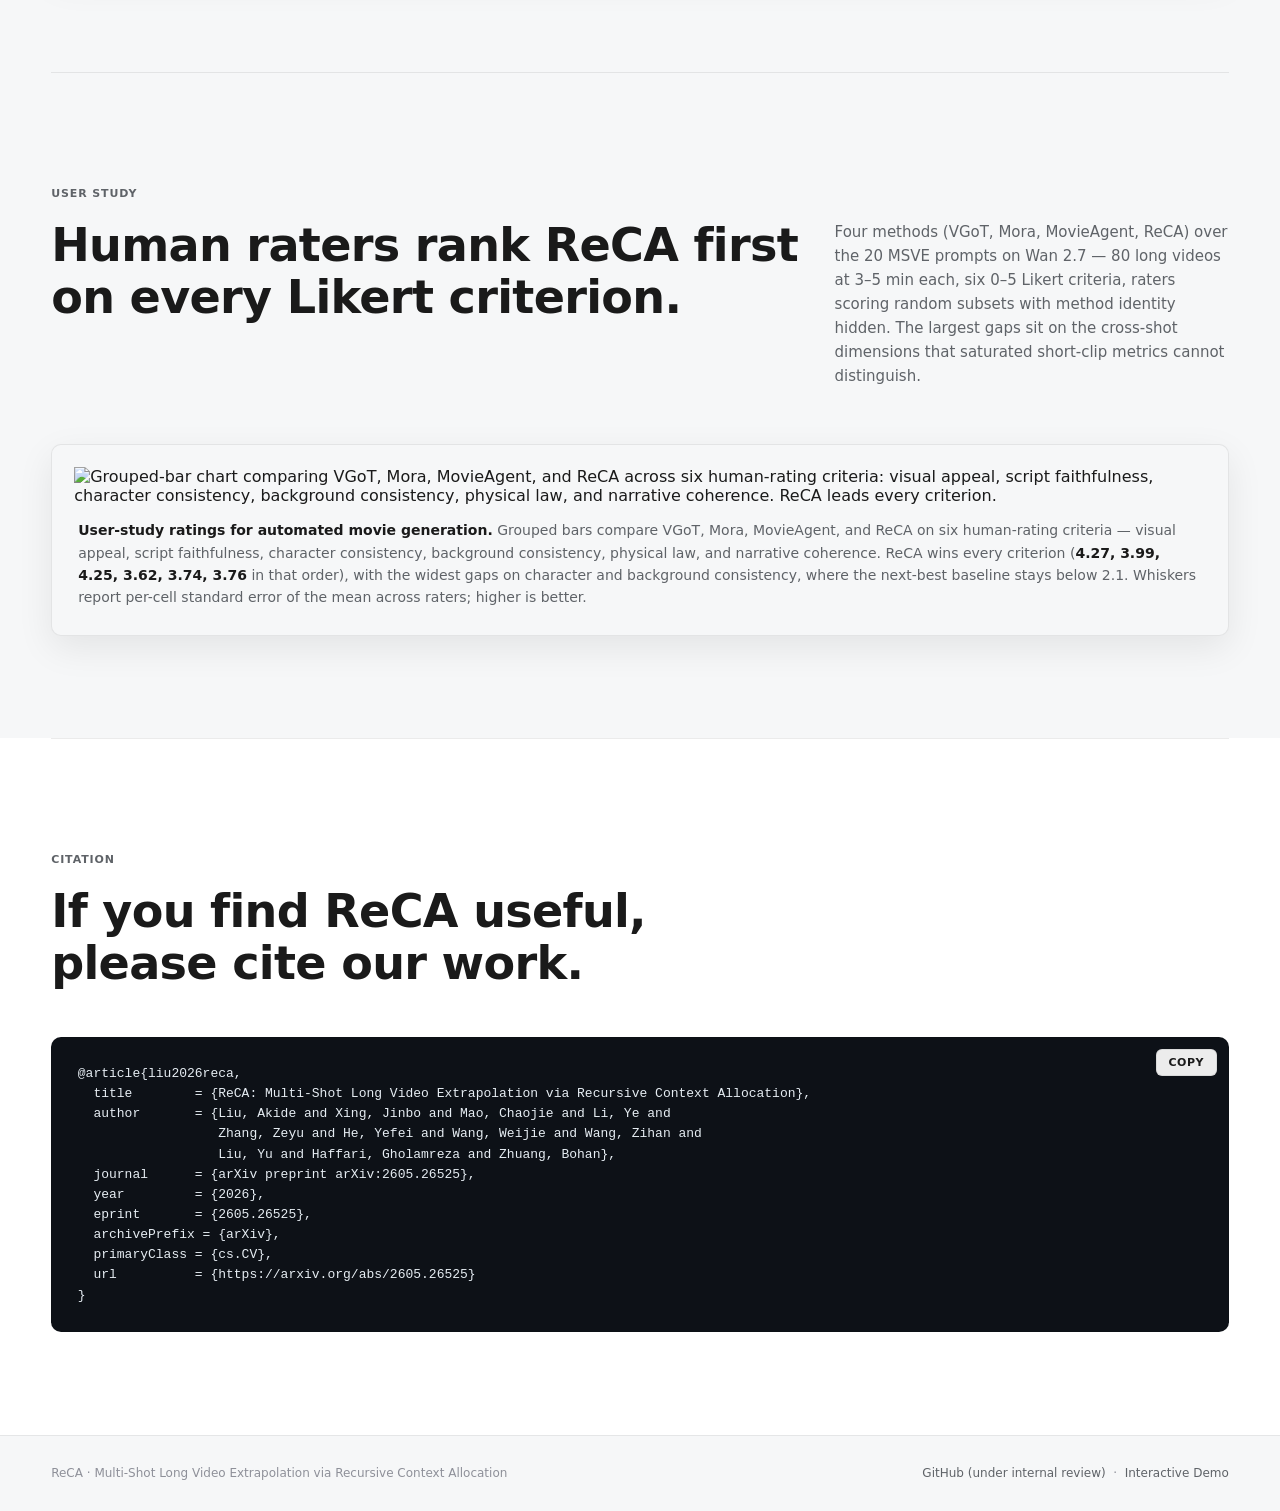
==== commit ef4f4346: "docs: link Paper button to arXiv:2605.26525" ====
--- a/index.html
+++ b/index.html
@@ -82,8 +82,8 @@
             <br><sup>†</sup>Corresponding Authors &nbsp;·&nbsp; <sup>‡</sup>Intern at Tongyi Lab, Alibaba Group
           </p>
           <div class="hero-actions" aria-label="Primary actions">
-            <a class="button primary" href="#" aria-disabled="true" title="arXiv link coming soon">
-              <span aria-hidden="true">📄</span>&nbsp;Paper (arXiv TBA)
+            <a class="button primary" href="https://arxiv.org/abs/2605.26525" target="_blank" rel="noopener noreferrer">
+              <span aria-hidden="true">📄</span>&nbsp;Paper
             </a>
             <a class="button" href="https://github.com/ali-vilab/ReCA" target="_blank" rel="noopener noreferrer">
               <span aria-hidden="true">💻</span>&nbsp;Code
